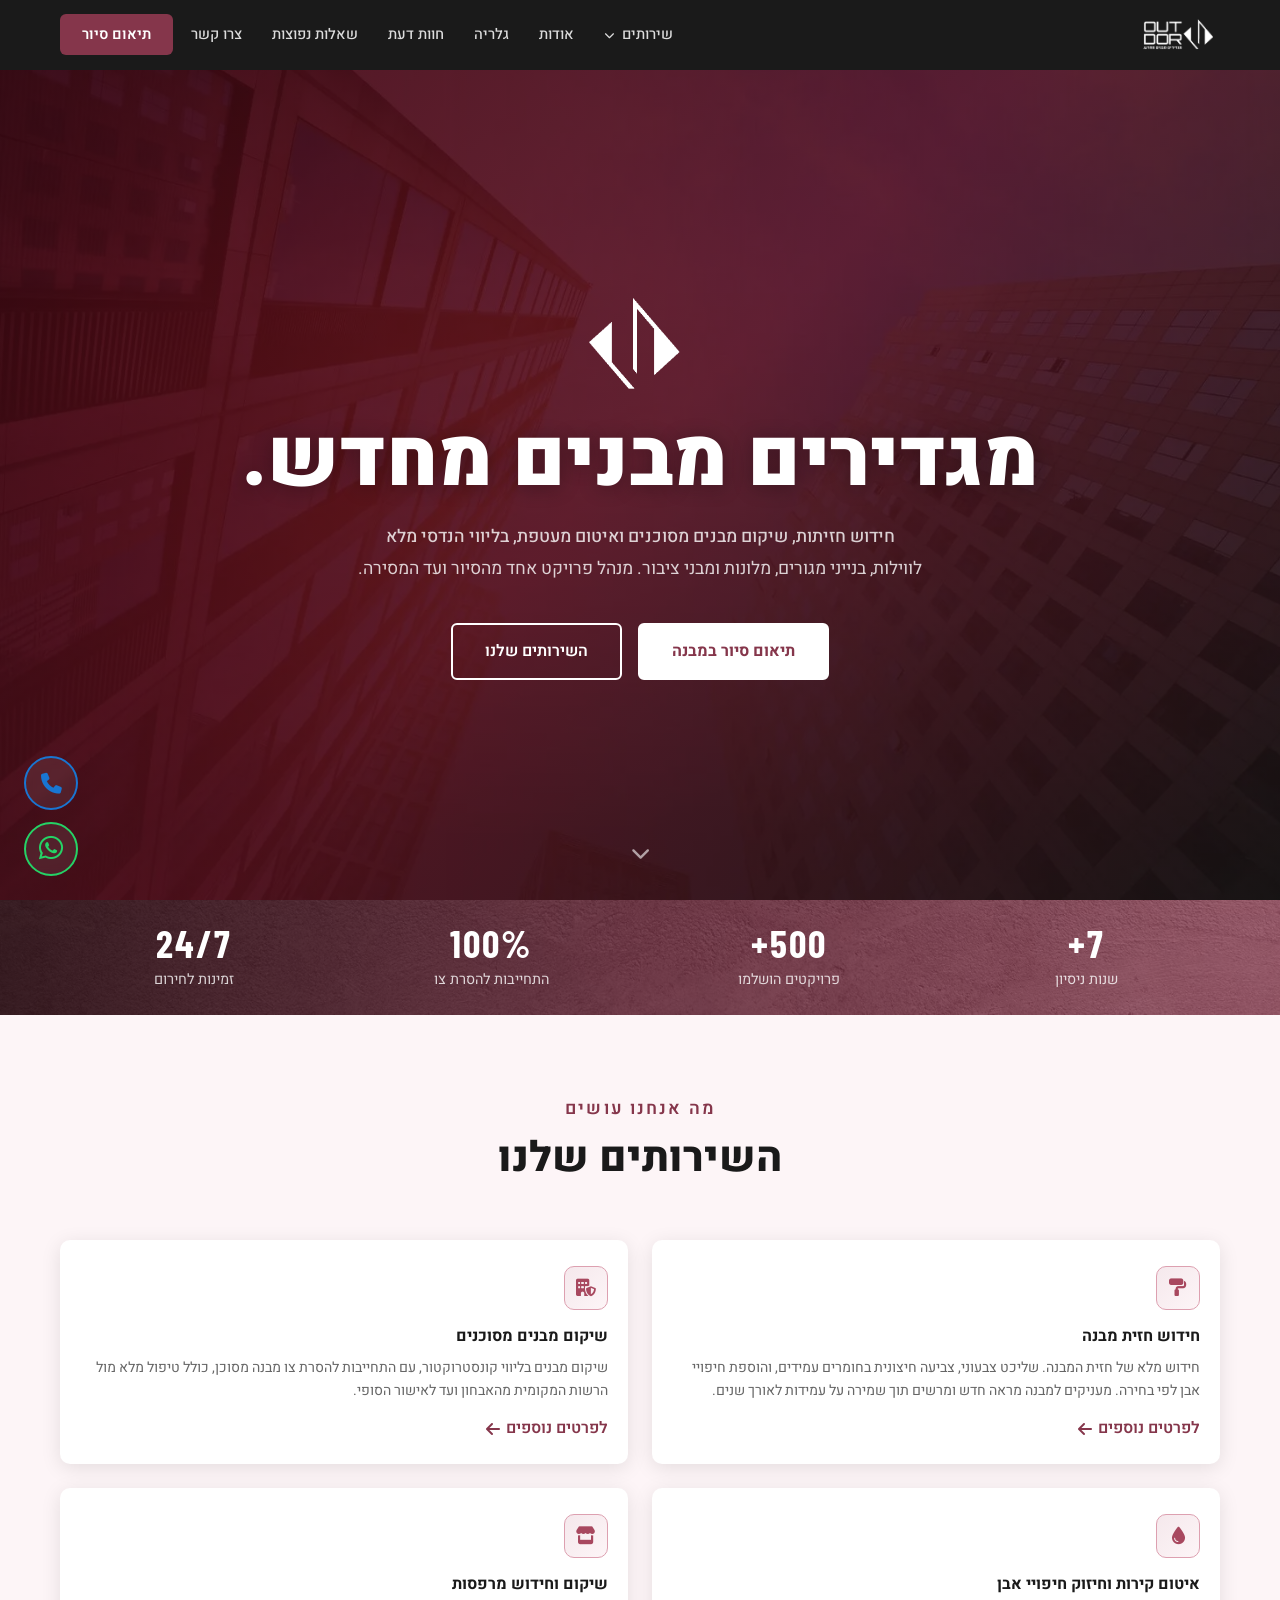
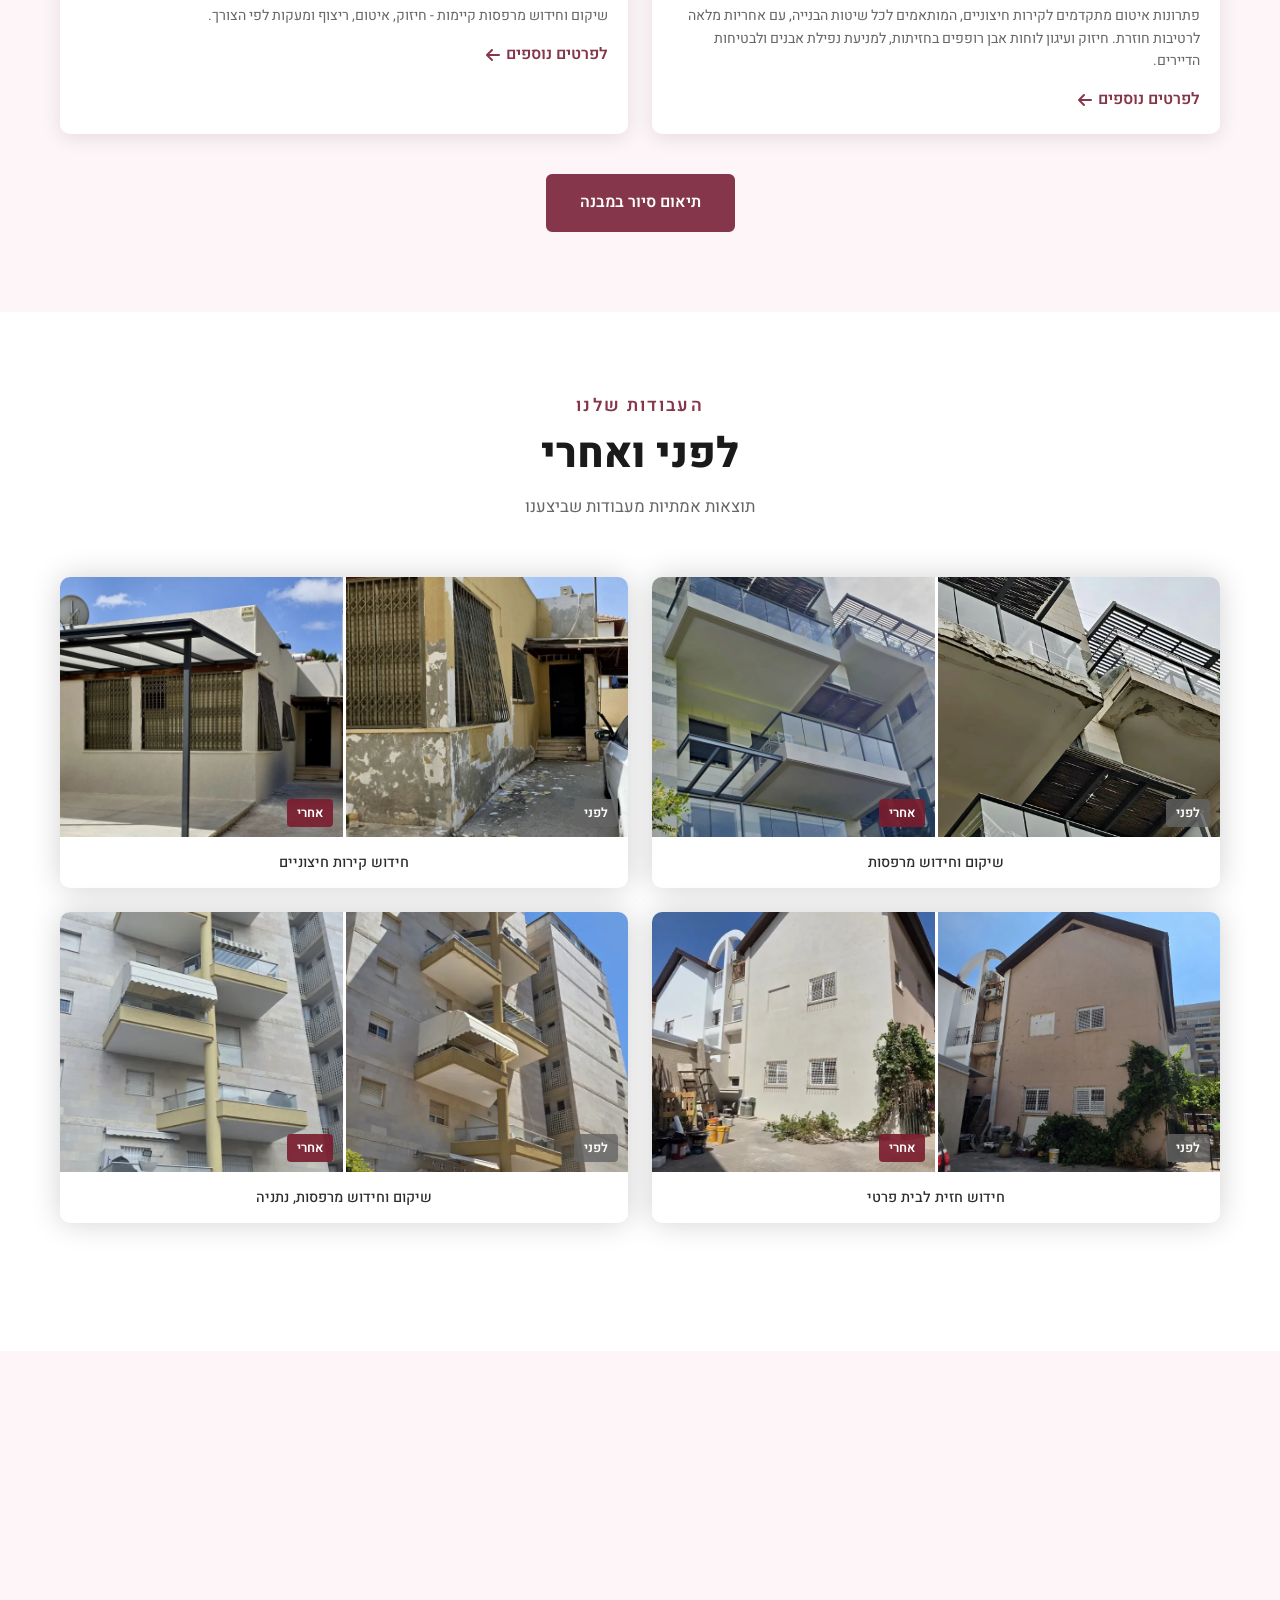
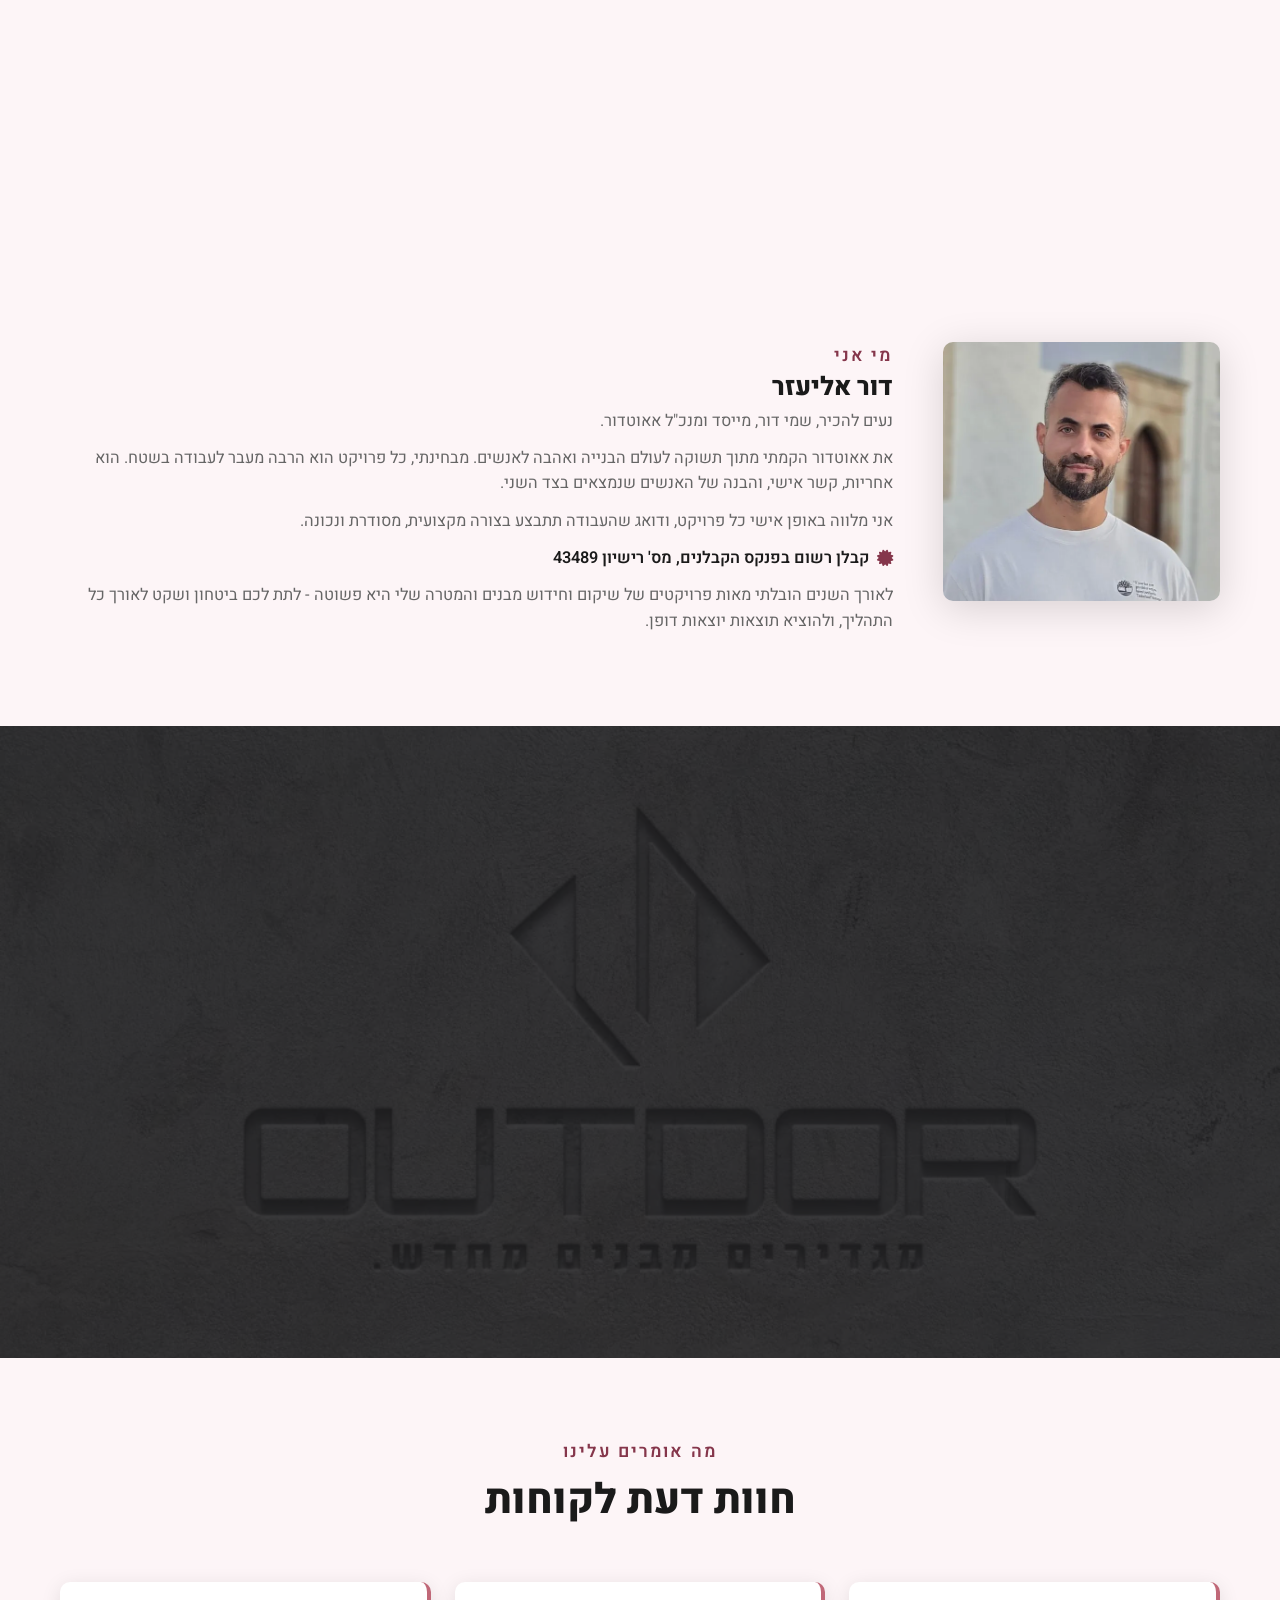
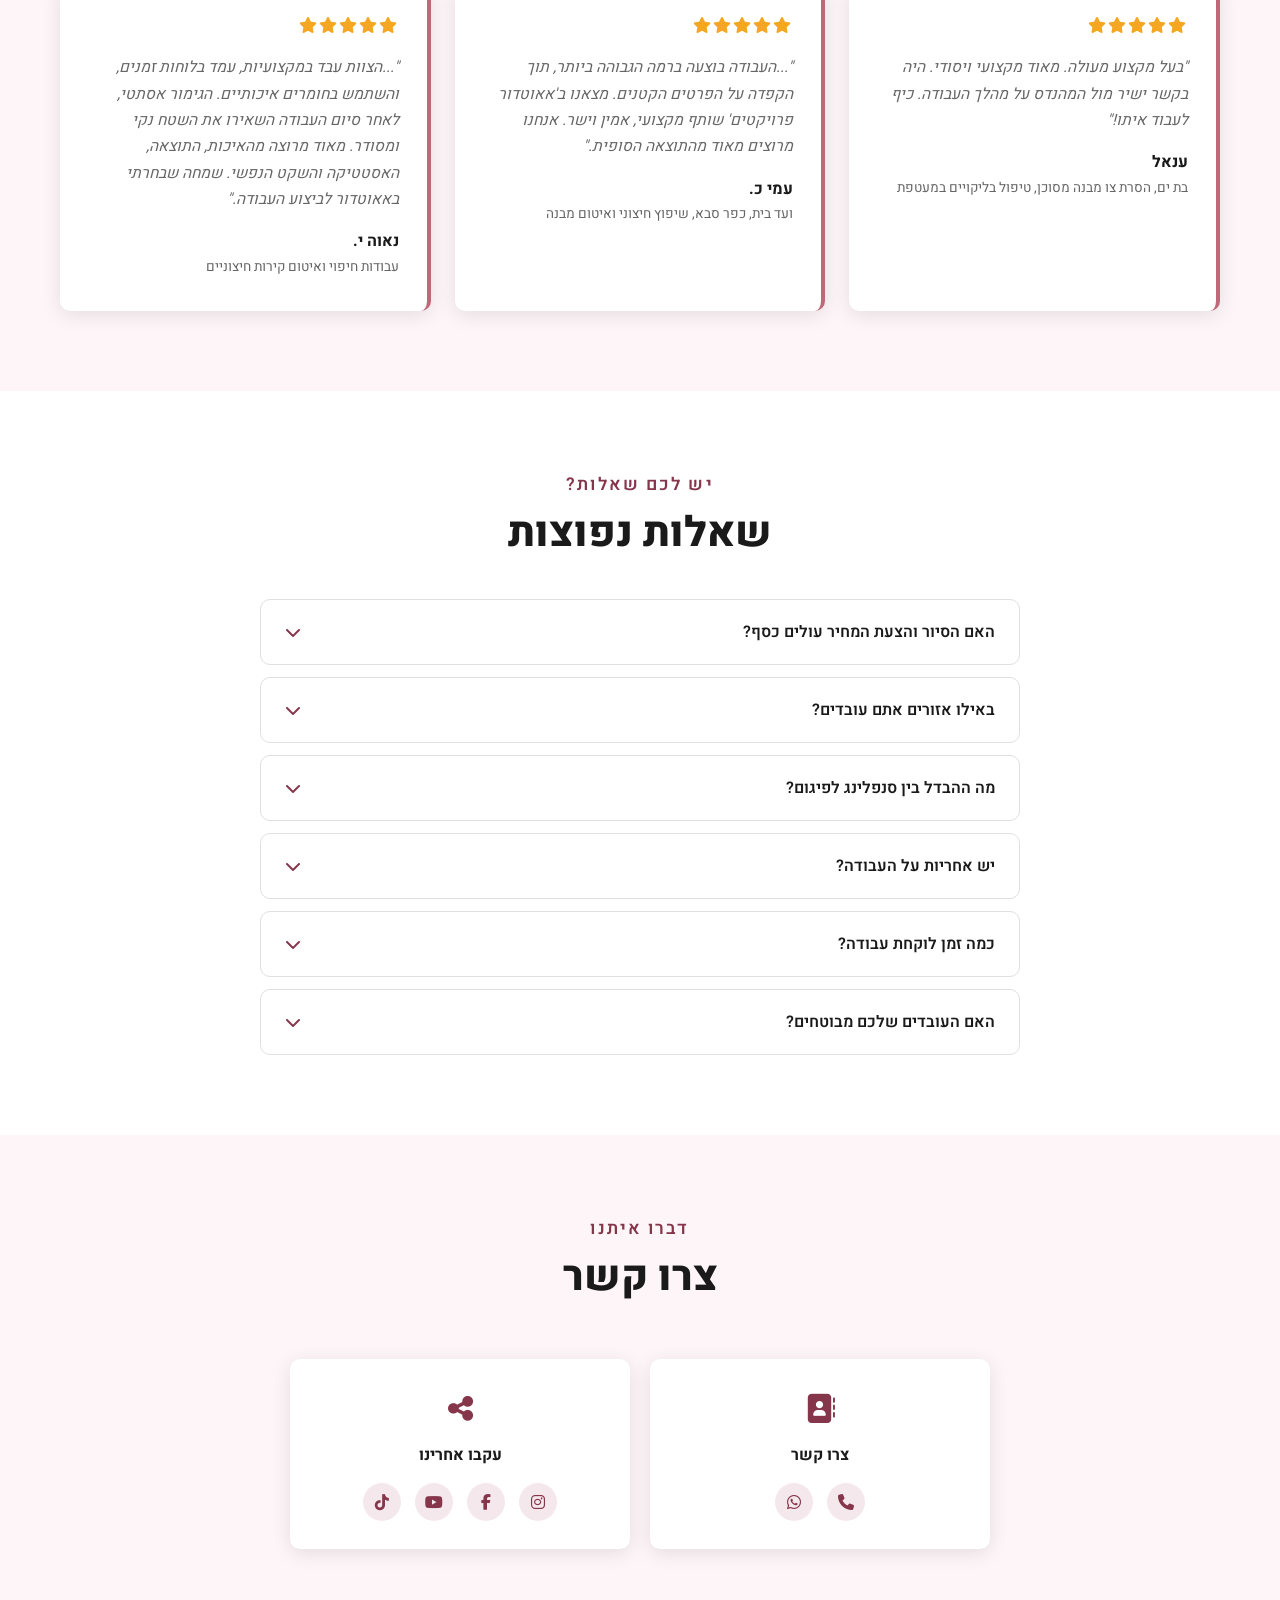
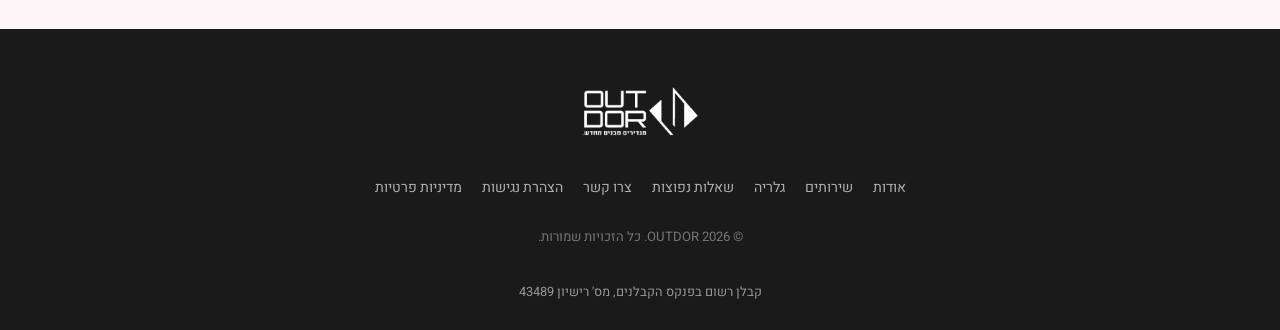
==== index.html @ b16a64b1 "Add Meta domain verification tag Co-Authored-By: Claude Opus 5.5 <noreply@anthropic.com>" ====
<!DOCTYPE html>
<html lang="he" dir="rtl">
<head>
  <meta charset="UTF-8" />
  <meta name="viewport" content="width=device-width, initial-scale=1.0" />

  <title>OUTDOR אאוטדור | שיפוץ חזיתות, מבנים מסוכנים ואיטום</title>
  <meta name="description" content="קבלן מעטפת לבניינים משותפים, בתים פרטיים, מלונות ומבנים ציבוריים: חידוש חזיתות, שיקום מבנים מסוכנים, איטום קירות ושיקום מרפסות. הצעת מחיר ללא עלות." />
  <meta name="keywords" content="אאוטדור, OUTDOR, עבודות גובה, עבודות חוץ, קבלן שיפוצים בגובה, קבלן שיפוצי חוץ, שיפוץ חזיתות בניינים, חידוש חזית בניין, שיפוץ בניין משותף, צביעת קירות, חיפוי חיצוני, איטום קירות חיצוניים, שיקום מבנים, חידוש חזית, סנפלינג, עבודות חבל" />
  <meta name="robots" content="index, follow" />
  <meta name="facebook-domain-verification" content="k2tr2ial4tesvd9nf82tiiswbkf7mv" />
  <link rel="canonical" href="https://out-dor.com/" />
  <link rel="icon" type="image/png" sizes="32x32" href="assets/logos/favicon-32.png" />
  <link rel="apple-touch-icon" href="assets/logos/favicon-180.png" />

  <!-- Open Graph -->
  <meta property="og:type" content="website" />
  <meta property="og:url" content="https://out-dor.com/" />
  <meta property="og:title" content="OUTDOR | מגדירים מבנים מחדש" />
  <meta property="og:description" content="קבלן מעטפת לבניינים משותפים, בתים פרטיים, מלונות ומבנים ציבוריים: חידוש חזיתות, שיקום מבנים מסוכנים, איטום קירות ושיקום מרפסות. הצעת מחיר ללא עלות." />
  <meta property="og:image" content="https://out-dor.com/assets/brand/hero-bg.jpg" />
  <meta property="og:locale" content="he_IL" />
  <meta name="twitter:card" content="summary_large_image" />

  <script type="application/ld+json">
  {
    "@context": "https://schema.org",
    "@type": "LocalBusiness",
    "name": "OUTDOR",
    "description": "מתמחים בטיפול במעטפת המבנה - חידוש חזיתות, שיקום מבנים מסוכנים בליווי קונסטרוקטור, איטום קירות חיצוניים, סנפלינג ובמות הרמה",
    "url": "https://out-dor.com",
    "logo": "https://out-dor.com/assets/logos/favicon-180.png",
    "image": "https://out-dor.com/assets/brand/hero-bg.jpg",
    "telephone": "+972528180047",
    "address": {
      "@type": "PostalAddress",
      "addressCountry": "IL"
    },
    "areaServed": [
      { "@type": "Place", "name": "מרכז" },
      { "@type": "Place", "name": "השרון" },
      { "@type": "Place", "name": "צפון השרון" }
    ],
    "openingHours": "Su-Th 08:00-18:00",
    "priceRange": "$$",
    "sameAs": [
      "https://www.facebook.com/share/19uMumUzWQ/",
      "https://www.instagram.com/outdor_projects/",
      "https://youtube.com/@outdor.projects",
      "https://www.tiktok.com/@outdor.projects"
    ]
  }
  </script>

  <script type="application/ld+json">
  {
  "@context": "https://schema.org",
  "@type": "FAQPage",
  "mainEntity": [
    {
      "@type": "Question",
      "name": "האם הסיור והצעת המחיר עולים כסף?",
      "acceptedAnswer": {
        "@type": "Answer",
        "text": "לא. אנחנו מגיעים לסיור במבנה ונותנים הצעת מחיר מפורטת ללא עלות וללא התחייבות. המחיר הסופי תלוי בסוג העבודה, בגודל המבנה, בגובה ובחומרים שנבחרים."
      }
    },
    {
      "@type": "Question",
      "name": "באילו אזורים אתם עובדים?",
      "acceptedAnswer": {
        "@type": "Answer",
        "text": "אנחנו עובדים באזור המרכז, השרון וצפון השרון. לא בטוחים אם אתם באזור? ספרו לנו איפה נמצא המבנה ונבדוק."
      }
    },
    {
      "@type": "Question",
      "name": "מה ההבדל בין סנפלינג לפיגום?",
      "acceptedAnswer": {
        "@type": "Answer",
        "text": "סנפלינג (עבודת חבל) מאפשר להגיע לכל נקודה בחזית בלי להקים פיגום, ומתאים במיוחד לתיקונים נקודתיים, לאיטום ולעבודות בגובה רב. פיגום מתאים יותר לעבודות נרחבות וממושכות על כל החזית, כמו חידוש שליכט או החלפת חיפוי. בכל פרויקט אנחנו בוחרים את שיטת הגישה שמתאימה לו: סנפלינג, במת הרמה או פיגום."
      }
    },
    {
      "@type": "Question",
      "name": "יש אחריות על העבודה?",
      "acceptedAnswer": {
        "@type": "Answer",
        "text": "כן. אנחנו נותנים אחריות על העבודות שאנחנו מבצעים, ועל עבודות איטום יש אחריות מלאה לרטיבות חוזרת. תקופת האחריות משתנה לפי סוג העבודה ומפורטת בהסכם."
      }
    },
    {
      "@type": "Question",
      "name": "כמה זמן לוקחת עבודה?",
      "acceptedAnswer": {
        "@type": "Answer",
        "text": "זה תלוי בהיקף העבודה, בגודל המבנה ובשיטת הגישה. בהצעת המחיר נפרט גם את לוח הזמנים הצפוי, כדי שתוכלו להיערך מראש."
      }
    },
    {
      "@type": "Question",
      "name": "האם העובדים שלכם מבוטחים?",
      "acceptedAnswer": {
        "@type": "Answer",
        "text": "בהחלט. אנחנו מחזיקים בביטוח צד ג' ובביטוח חבות מעבידים, כל הצוות מבוטח ועומד בכל דרישות הבטיחות לעבודה בגובה. לבקשת ועד הבית, חברת הניהול או המזמין, אנחנו מספקים אישור קיום ביטוחים. הבטיחות של הצוות ושל הדיירים היא עדיפות ראשונה."
      }
    }
  ]
}
  </script>

  <!-- Google Analytics GA4 -->
  <script async src="https://www.googletagmanager.com/gtag/js?id=G-J89SHJ9CXY"></script>
  <script>
    window.dataLayer = window.dataLayer || [];
    function gtag(){dataLayer.push(arguments);}
    gtag('js', new Date());
    gtag('config', 'G-J89SHJ9CXY');
  </script>


  <link rel="preconnect" href="https://fonts.googleapis.com" />
  <link rel="preconnect" href="https://fonts.gstatic.com" crossorigin />
  <link rel="preload" as="image" href="assets/brand/hero-bg.webp" fetchpriority="high" />
  <link href="https://fonts.googleapis.com/css2?family=Heebo:wght@300;400;500;600;700;800;900&family=Barlow+Condensed:wght@600;700&family=Oxanium:wght@700;800&display=swap" rel="stylesheet" media="print" onload="this.media='all'" />
  <link rel="stylesheet" href="https://cdnjs.cloudflare.com/ajax/libs/font-awesome/6.5.0/css/all.min.css" media="print" onload="this.media='all'" />
  <noscript>
    <link href="https://fonts.googleapis.com/css2?family=Heebo:wght@300;400;500;600;700;800;900&family=Barlow+Condensed:wght@600;700&family=Oxanium:wght@700;800&display=swap" rel="stylesheet" />
    <link rel="stylesheet" href="https://cdnjs.cloudflare.com/ajax/libs/font-awesome/6.5.0/css/all.min.css" />
  </noscript>

  <link rel="stylesheet" href="style.css" />
  <!-- Meta Pixel Code -->
  <script>
  !function(f,b,e,v,n,t,s)
  {if(f.fbq)return;n=f.fbq=function(){n.callMethod?
  n.callMethod.apply(n,arguments):n.queue.push(arguments)};
  if(!f._fbq)f._fbq=n;n.push=n;n.loaded=!0;n.version='2.0';
  n.queue=[];t=b.createElement(e);t.async=!0;
  t.src=v;s=b.getElementsByTagName(e)[0];
  s.parentNode.insertBefore(t,s)}(window, document,'script',
  'https://connect.facebook.net/en_US/fbevents.js');
  fbq('init', '2031715097490387');
  fbq('track', 'PageView');
  </script>
  <noscript><img height="1" width="1" style="display:none" alt=""
  src="https://www.facebook.com/tr?id=2031715097490387&ev=PageView&noscript=1"
  /></noscript>
  <!-- End Meta Pixel Code -->
</head>
<body>

  <nav class="navbar" id="navbar" role="navigation" aria-label="ניווט ראשי">
    <div class="container navbar__inner">
      <a href="#hero" class="navbar__logo" aria-label="OUTDOR - עמוד הבית">
        <img src="assets/logos/logo-white-wide-קטן-26-768x400.png" alt="OUTDOR לוגו" class="navbar__logo-img" />
      </a>

      <button class="navbar__hamburger" id="hamburger" aria-label="פתח תפריט" aria-expanded="false" aria-controls="nav-menu">
        <span></span><span></span><span></span>
      </button>

      <ul class="navbar__menu" id="nav-menu" role="list">
        <li class="navbar__dropdown">
          <a href="#services" class="navbar__link navbar__link--dropdown" aria-haspopup="true">שירותים <i class="fa-solid fa-chevron-down" aria-hidden="true"></i></a>
          <ul class="navbar__submenu" role="list">
            <li><a href="facade-renovation.html" class="navbar__sublink">חידוש חזית מבנה</a></li>
            <li><a href="dangerous-building.html" class="navbar__sublink">שיקום מבנים מסוכנים</a></li>
            <li><a href="wall-waterproofing.html" class="navbar__sublink">איטום קירות וחיזוק חיפויי אבן</a></li>
            <li><a href="balcony-renovation.html" class="navbar__sublink">שיקום וחידוש מרפסות</a></li>
          </ul>
        </li>
        <li><a href="#about" class="navbar__link">אודות</a></li>
        <li><a href="#gallery" class="navbar__link">גלריה</a></li>
        <li><a href="#testimonials" class="navbar__link">חוות דעת</a></li>
        <li><a href="#faq" class="navbar__link">שאלות נפוצות</a></li>
        <li><a href="#contact" class="navbar__link">צרו קשר</a></li>
        <li><a href="#quote" class="navbar__cta-btn">תיאום סיור</a></li>
      </ul>
    </div>
  </nav>

  <main id="main-content">

  <section class="hero" id="hero" aria-label="כותרת ראשית">
    <div class="hero__overlay"></div>
<div class="container hero__content">
      <img src="assets/logos/logo-white-image-only.png" alt="OUTDOR לוגו" class="hero__eyebrow-logo" />
      <p class="hero__title">מגדירים מבנים מחדש.</p>
      <h1 class="hero__keywords">חידוש חזיתות, שיקום מבנים מסוכנים ואיטום מעטפת, בליווי הנדסי מלא</h1>
      <p class="hero__audience">לווילות, בנייני מגורים, מלונות ומבני ציבור. מנהל פרויקט אחד מהסיור ועד המסירה.</p>
      <div class="hero__actions">
        <a href="#quote" class="btn btn--hero">תיאום סיור במבנה</a>
        <a href="#services" class="btn btn--outline">השירותים שלנו</a>
      </div>
    </div>
    <div class="hero__scroll-indicator" aria-hidden="true">
      <i class="fa-solid fa-chevron-down"></i>
    </div>
  </section>

  <section class="stats" aria-label="נתוני חברה">
    <div class="container stats__grid">
      <div class="stats__item">
        <span class="stats__number">7+</span>
        <span class="stats__label">שנות ניסיון</span>
      </div>
      <div class="stats__item">
        <span class="stats__number">500+</span>
        <span class="stats__label">פרויקטים הושלמו</span>
      </div>
      <div class="stats__item">
        <span class="stats__number">100%</span>
        <span class="stats__label">התחייבות להסרת צו</span>
      </div>
      <div class="stats__item">
        <span class="stats__number">24/7</span>
        <span class="stats__label">זמינות לחירום</span>
      </div>
    </div>
  </section>

  <!-- ===== SERVICES ===== -->
  <section class="services section section--light" id="services" aria-labelledby="services-title">
    <div class="container">
      <div class="section-header">
        <span class="section-eyebrow">מה אנחנו עושים</span>
        <h2 class="section-title" id="services-title">השירותים שלנו</h2>

      </div>
      <div class="services__grid services__grid--four">


        <article class="service-card" aria-label="חידוש חזית מבנה">
          <div class="service-card__icon" aria-hidden="true">
            <i class="fa-solid fa-paint-roller"></i>
          </div>
          <h3 class="service-card__title">חידוש חזית מבנה</h3>
          <p class="service-card__desc">חידוש מלא של חזית המבנה. שליכט צבעוני, צביעה חיצונית בחומרים עמידים, והוספת חיפויי אבן לפי בחירה. מעניקים למבנה מראה חדש ומרשים תוך שמירה על עמידות לאורך שנים.</p>
          <a href="facade-renovation.html" class="service-card__link">לפרטים נוספים <i class="fa-solid fa-arrow-left" aria-hidden="true"></i></a>
        </article>



        <article class="service-card" aria-label="שיקום מבנים מסוכנים">
          <div class="service-card__icon" aria-hidden="true">
            <i class="fa-solid fa-building-shield"></i>
          </div>
          <h3 class="service-card__title">שיקום מבנים מסוכנים</h3>
          <p class="service-card__desc">שיקום מבנים בליווי קונסטרוקטור, עם התחייבות להסרת צו מבנה מסוכן, כולל טיפול מלא מול הרשות המקומית מהאבחון ועד לאישור הסופי.</p>
          <a href="dangerous-building.html" class="service-card__link">לפרטים נוספים <i class="fa-solid fa-arrow-left" aria-hidden="true"></i></a>
        </article>



        <article class="service-card" aria-label="איטום קירות וחיזוק חיפויי אבן">
          <div class="service-card__icon" aria-hidden="true">
            <i class="fa-solid fa-droplet"></i>
          </div>
          <h3 class="service-card__title">איטום קירות וחיזוק חיפויי אבן</h3>
          <p class="service-card__desc">פתרונות איטום מתקדמים לקירות חיצוניים, המותאמים לכל שיטות הבנייה, עם אחריות מלאה לרטיבות חוזרת. חיזוק ועיגון לוחות אבן רופפים בחזיתות, למניעת נפילת אבנים ולבטיחות הדיירים.</p>
          <a href="wall-waterproofing.html" class="service-card__link">לפרטים נוספים <i class="fa-solid fa-arrow-left" aria-hidden="true"></i></a>
        </article>



        <article class="service-card" aria-label="שיקום וחידוש מרפסות">
          <div class="service-card__icon" aria-hidden="true">
            <i class="fa-solid fa-store"></i>
          </div>
          <h3 class="service-card__title">שיקום וחידוש מרפסות</h3>
          <p class="service-card__desc">שיקום וחידוש מרפסות קיימות - חיזוק, איטום, ריצוף ומעקות לפי הצורך.</p>
          <a href="balcony-renovation.html" class="service-card__link">לפרטים נוספים <i class="fa-solid fa-arrow-left" aria-hidden="true"></i></a>
        </article>

      </div>
      <div class="services__cta">
        <a href="#quote" class="btn btn--primary">תיאום סיור במבנה</a>
      </div>
    </div>
  </section>

  <!-- ===== ABOUT ===== -->
  <!-- ===== GALLERY ===== -->
  <section class="gallery section" id="gallery" aria-labelledby="gallery-title">
    <div class="container">
      <div class="section-header">
        <span class="section-eyebrow">העבודות שלנו</span>
        <h2 class="section-title" id="gallery-title">לפני ואחרי</h2>
        <p class="section-subtitle">תוצאות אמתיות מעבודות שביצענו</p>
      </div>
      <div class="gallery__before-after">
        <div class="ba-item">
          <div class="ba-split">
            <div class="ba-half ba-half--before">
              <img src="assets/gallery/balcony-before.webp" alt="מרפסת לפני שיקום" loading="lazy" />
              <span class="ba-label">לפני</span>
            </div>
            <div class="ba-half ba-half--after">
              <img src="assets/gallery/balcony-after.webp" alt="מרפסת אחרי שיקום" loading="lazy" />
              <span class="ba-label">אחרי</span>
            </div>
          </div>
          <p class="ba-caption">שיקום וחידוש מרפסות</p>
        </div>
        <div class="ba-item">
          <div class="ba-split">
            <div class="ba-half ba-half--before">
              <img src="assets/gallery/outdoor-wall-before.webp" alt="קיר חיצוני לפני חידוש" loading="lazy" />
              <span class="ba-label">לפני</span>
            </div>
            <div class="ba-half ba-half--after">
              <img src="assets/gallery/outdoor-wall-after.webp" alt="קיר חיצוני אחרי חידוש" loading="lazy" />
              <span class="ba-label">אחרי</span>
            </div>
          </div>
          <p class="ba-caption">חידוש קירות חיצוניים</p>
        </div>
        <div class="ba-item">
          <div class="ba-split">
            <div class="ba-half ba-half--before">
              <img src="assets/gallery/house-facade-before.webp" alt="חזית בית פרטי לפני חידוש" loading="lazy" />
              <span class="ba-label">לפני</span>
            </div>
            <div class="ba-half ba-half--after">
              <img src="assets/gallery/house-facade-after-v2.webp" alt="חזית בית פרטי אחרי חידוש" loading="lazy" />
              <span class="ba-label">אחרי</span>
            </div>
          </div>
          <p class="ba-caption">חידוש חזית לבית פרטי</p>
        </div>
        <div class="ba-item">
          <div class="ba-split">
            <div class="ba-half ba-half--before">
              <img src="assets/gallery/yosef-balcony-before-v2.webp" alt="מרפסות בבניין בנתניה לפני שיקום" loading="lazy" />
              <span class="ba-label">לפני</span>
            </div>
            <div class="ba-half ba-half--after">
              <img src="assets/gallery/yosef-balcony-after-v2.webp" alt="מרפסות בבניין בנתניה אחרי שיקום" loading="lazy" />
              <span class="ba-label">אחרי</span>
            </div>
          </div>
          <p class="ba-caption">שיקום וחידוש מרפסות, נתניה</p>
        </div>
      </div>
    </div>

    <div class="lightbox" id="lightbox" role="dialog" aria-modal="true" aria-label="תצוגת תמונה" hidden>
      <button class="lightbox__close" id="lightbox-close" aria-label="סגור תמונה"><i class="fa-solid fa-xmark"></i></button>
      <button class="lightbox__nav lightbox__nav--prev" id="lightbox-prev" aria-label="תמונה קודמת"><i class="fa-solid fa-chevron-right"></i></button>
      <img class="lightbox__img" id="lightbox-img" src="" alt="" />
      <button class="lightbox__nav lightbox__nav--next" id="lightbox-next" aria-label="תמונה הבאה"><i class="fa-solid fa-chevron-left"></i></button>
    </div>
  </section>

  <section class="about section section--light" id="about" aria-labelledby="about-title">
    <div class="container about__inner">
      <div class="about__text">
        <span class="section-eyebrow">מי אנחנו</span>
        <h2 class="section-title" id="about-title"><span class="about__outdor">OUTDOR</span><br><span class="about__subtitle">מגדירים מבנים מחדש</span></h2>
        <p class="about__desc">אנחנו באאוטדור מאמינים קודם כל בקשר האנושי.</p>
        <p class="about__desc">כשאתם פונים אלינו לגבי בניין שצריך שיקום, חידוש או שדרוג, המטרה שלנו היא ללכת איתכם יד ביד ולתת לכם ראש שקט.</p>
        <p class="about__desc">אנחנו מבינים מכם את הצורך, מסבירים את האפשרויות בצורה ברורה, ועוזרים לכם לקבל החלטות נכונות כבר מהשלב הראשון.</p>
        <p class="about__desc">לאורך כל הדרך תקבלו מאיתנו ליווי צמוד ושקוף, החל מהייעוץ הראשוני, דרך תכנון וביצוע מקצועי ואיכותי בשטח, ועד לרמת גימור בסטנדרט כמו שאנחנו יודעים.</p>
        <p class="about__desc">אנחנו מאמינים בתקשורת קרובה, יסודיות ותשומת לב לפרטים, כדי שתדעו שיש מי שדואג לפרויקט עבורכם, מתחילתו ועד סופו.</p>
      </div>
      <div class="about__image">
        <img src="assets/brand/about-image-2.webp" alt="OUTDOR - מגדירים מבנים מחדש" loading="lazy" />
      </div>
    </div>

    <div class="container about__founder-inner">
      <div class="about__founder-img">
        <img src="assets/brand/dor.webp" alt="דור אליעזר, מייסד OUTDOR" loading="lazy" />
      </div>
      <div class="about__founder-text">
        <span class="section-eyebrow">מי אני</span>
        <h2 class="section-title section-title--sm">דור אליעזר</h2>
        <p class="about__desc">נעים להכיר, שמי דור, מייסד ומנכ"ל אאוטדור.</p>
        <p class="about__desc">את אאוטדור הקמתי מתוך תשוקה לעולם הבנייה ואהבה לאנשים. מבחינתי, כל פרויקט הוא הרבה מעבר לעבודה בשטח. הוא אחריות, קשר אישי, והבנה של האנשים שנמצאים בצד השני.</p>
        <p class="about__desc">אני מלווה באופן אישי כל פרויקט, ודואג שהעבודה תתבצע בצורה מקצועית, מסודרת ונכונה.</p>
        <p class="about__desc about__license"><i class="fa-solid fa-certificate" aria-hidden="true"></i> קבלן רשום בפנקס הקבלנים, מס' רישיון 43489</p>
        <p class="about__desc">לאורך השנים הובלתי מאות פרויקטים של שיקום וחידוש מבנים והמטרה שלי היא פשוטה - לתת לכם ביטחון ושקט לאורך כל התהליך, ולהוציא תוצאות יוצאות דופן.</p>
      </div>
    </div>
  </section>

  <!-- ===== QUOTE FORM ===== -->
  <section class="quote section section--dark" id="quote" aria-labelledby="quote-title">
    <div class="container quote__inner">
      <div class="quote__text">
        <span class="section-eyebrow section-eyebrow--light">בואו נדבר</span>
        <h2 class="section-title section-title--light" id="quote-title">תיאום סיור והצעת מחיר</h2>
        <p class="quote__desc">מלאו את הטופס ונחזור אליכם תוך 24 שעות עם הצעה מותאמת אישית, ללא התחייבות.</p>
        <ul class="quote__perks">
          <li><i class="fa-solid fa-circle-check" aria-hidden="true"></i> סיור ואבחון במבנה</li>
          <li><i class="fa-solid fa-circle-check" aria-hidden="true"></i> הצעה מפורטת לפי סעיפים</li>
          <li><i class="fa-solid fa-circle-check" aria-hidden="true"></i> אחריות בכתב</li>
        </ul>
      </div>
      <form class="quote__form" id="quote-form" name="quote" method="POST" netlify novalidate aria-label="טופס הצעת מחיר">
        <input type="hidden" name="form-name" value="quote" />
        <div class="form-group">
          <label for="form-name">שם מלא <span aria-hidden="true">*</span></label>
          <input type="text" id="form-name" name="name" placeholder="ישראל ישראלי" required autocomplete="name" />
          <span class="form-error" id="error-name" role="alert"></span>
        </div>
        <div class="form-group">
          <label for="form-phone">טלפון <span aria-hidden="true">*</span></label>
          <input type="tel" id="form-phone" name="phone" placeholder="05X-XXXXXXX" required autocomplete="tel" dir="ltr" />
          <span class="form-error" id="error-phone" role="alert"></span>
        </div>
        <div class="form-group">
          <label for="form-service">סוג עבודה <span aria-hidden="true">*</span></label>
          <select id="form-service" name="service" required>
            <option value="" disabled selected>בחר שירות...</option>
            <option value="חידוש חזית מבנה">חידוש חזית מבנה</option>
            <option value="שיקום מבנים מסוכנים">שיקום מבנים מסוכנים</option>
            <option value="איטום קירות חיצוניים">איטום קירות חיצוניים</option>
            <option value="חיזוק חיפויי אבן">חיזוק חיפויי אבן</option>
            <option value="שיקום וחידוש מרפסות">שיקום וחידוש מרפסות</option>
            <option value="אחר">אחר</option>
          </select>
          <span class="form-error" id="error-service" role="alert"></span>
        </div>
        <div class="form-group">
          <label for="form-property">סוג הנכס</label>
          <select id="form-property" name="property_type">
            <option value="" selected>בחר סוג נכס...</option>
            <option value="בניין משותף">בניין משותף</option>
            <option value="וילה / בית פרטי">וילה / בית פרטי</option>
            <option value="מבנה מסחרי / ציבורי">מבנה מסחרי / ציבורי</option>
            <option value="אחר">אחר</option>
          </select>
        </div>
        <div class="form-group">
          <label for="form-city">יישוב</label>
          <input type="text" id="form-city" name="city" placeholder="הרצליה, נתניה..." autocomplete="address-level2" />
        </div>
<button type="submit" class="btn btn--primary btn--full">שליחה ותיאום סיור</button>
        <p class="form-privacy">בשליחת הטופס אני מאשר/ת את <a href="privacy.html">מדיניות הפרטיות</a>.</p>
        <p class="form-success" id="form-success" hidden>תודה! קיבלנו את פנייתך ונחזור אליך בהקדם.</p>
      </form>
    </div>
  </section>

  <!-- ===== TESTIMONIALS ===== -->
  <section class="testimonials section section--light" id="testimonials" aria-labelledby="testimonials-title">
    <div class="container">
      <div class="section-header">
        <span class="section-eyebrow">מה אומרים עלינו</span>
        <h2 class="section-title" id="testimonials-title">חוות דעת לקוחות</h2>
      </div>
      <div class="testimonials__grid">
        <article class="testimonial-card" aria-label="חוות דעת - ענאל">
          <div class="testimonial-card__stars" aria-label="דירוג 5 כוכבים"><i class="fa-solid fa-star" aria-hidden="true"></i><i class="fa-solid fa-star" aria-hidden="true"></i><i class="fa-solid fa-star" aria-hidden="true"></i><i class="fa-solid fa-star" aria-hidden="true"></i><i class="fa-solid fa-star" aria-hidden="true"></i></div>
          <blockquote class="testimonial-card__text">
            "בעל מקצוע מעולה. מאוד מקצועי ויסודי. היה בקשר ישיר מול המהנדס על מהלך העבודה. כיף לעבוד איתו!"
          </blockquote>
          <footer class="testimonial-card__author">
            <strong>ענאל</strong>
            <span>בת ים, הסרת צו מבנה מסוכן, טיפול בליקויים במעטפת</span>
          </footer>
        </article>
        <article class="testimonial-card" aria-label="חוות דעת - עמי כ.">
          <div class="testimonial-card__stars" aria-label="דירוג 5 כוכבים"><i class="fa-solid fa-star" aria-hidden="true"></i><i class="fa-solid fa-star" aria-hidden="true"></i><i class="fa-solid fa-star" aria-hidden="true"></i><i class="fa-solid fa-star" aria-hidden="true"></i><i class="fa-solid fa-star" aria-hidden="true"></i></div>
          <blockquote class="testimonial-card__text">
            "...העבודה בוצעה ברמה הגבוהה ביותר, תוך הקפדה על הפרטים הקטנים. מצאנו ב'אאוטדור פרויקטים' שותף מקצועי, אמין וישר. אנחנו מרוצים מאוד מהתוצאה הסופית."
          </blockquote>
          <footer class="testimonial-card__author">
            <strong>עמי כ.</strong>
            <span>ועד בית, כפר סבא, שיפוץ חיצוני ואיטום מבנה</span>
          </footer>
        </article>
        <article class="testimonial-card" aria-label="חוות דעת - נאוה י.">
          <div class="testimonial-card__stars" aria-label="דירוג 5 כוכבים"><i class="fa-solid fa-star" aria-hidden="true"></i><i class="fa-solid fa-star" aria-hidden="true"></i><i class="fa-solid fa-star" aria-hidden="true"></i><i class="fa-solid fa-star" aria-hidden="true"></i><i class="fa-solid fa-star" aria-hidden="true"></i></div>
          <blockquote class="testimonial-card__text">
            "...הצוות עבד במקצועיות, עמד בלוחות זמנים, והשתמש בחומרים איכותיים. הגימור אסתטי, לאחר סיום העבודה השאירו את השטח נקי ומסודר. מאוד מרוצה מהאיכות, התוצאה, האסטטיקה והשקט הנפשי. שמחה שבחרתי באאוטדור לביצוע העבודה."
          </blockquote>
          <footer class="testimonial-card__author">
            <strong>נאוה י.</strong>
            <span>עבודות חיפוי ואיטום קירות חיצוניים</span>
          </footer>
        </article>
      </div>
    </div>
  </section>

  <!-- ===== FAQ ===== -->
  <section class="faq section" id="faq" aria-labelledby="faq-title">
    <div class="container faq__inner">
      <div class="section-header">
        <span class="section-eyebrow">יש לכם שאלות?</span>
        <h2 class="section-title" id="faq-title">שאלות נפוצות</h2>
      </div>
      <div class="faq__list" role="list">

        <div class="faq__item" role="listitem">
          <button class="faq__question" aria-expanded="false" aria-controls="faq-1">
            <span>האם הסיור והצעת המחיר עולים כסף?</span>
            <i class="fa-solid fa-chevron-down" aria-hidden="true"></i>
          </button>
          <div class="faq__answer" id="faq-1" hidden>
            <p>לא. אנחנו מגיעים לסיור במבנה ונותנים הצעת מחיר מפורטת ללא עלות וללא התחייבות. המחיר הסופי תלוי בסוג העבודה, בגודל המבנה, בגובה ובחומרים שנבחרים.</p>
          </div>
        </div>

        <div class="faq__item" role="listitem">
          <button class="faq__question" aria-expanded="false" aria-controls="faq-2">
            <span>באילו אזורים אתם עובדים?</span>
            <i class="fa-solid fa-chevron-down" aria-hidden="true"></i>
          </button>
          <div class="faq__answer" id="faq-2" hidden>
            <p>אנחנו עובדים באזור המרכז, השרון וצפון השרון. לא בטוחים אם אתם באזור? ספרו לנו איפה נמצא המבנה ונבדוק.</p>
          </div>
        </div>

        <div class="faq__item" role="listitem">
          <button class="faq__question" aria-expanded="false" aria-controls="faq-3">
            <span>מה ההבדל בין סנפלינג לפיגום?</span>
            <i class="fa-solid fa-chevron-down" aria-hidden="true"></i>
          </button>
          <div class="faq__answer" id="faq-3" hidden>
            <p>סנפלינג (עבודת חבל) מאפשר להגיע לכל נקודה בחזית בלי להקים פיגום, ומתאים במיוחד לתיקונים נקודתיים, לאיטום ולעבודות בגובה רב. פיגום מתאים יותר לעבודות נרחבות וממושכות על כל החזית, כמו חידוש שליכט או החלפת חיפוי. בכל פרויקט אנחנו בוחרים את שיטת הגישה שמתאימה לו: סנפלינג, במת הרמה או פיגום.</p>
          </div>
        </div>

        <div class="faq__item" role="listitem">
          <button class="faq__question" aria-expanded="false" aria-controls="faq-4">
            <span>יש אחריות על העבודה?</span>
            <i class="fa-solid fa-chevron-down" aria-hidden="true"></i>
          </button>
          <div class="faq__answer" id="faq-4" hidden>
            <p>כן. אנחנו נותנים אחריות על העבודות שאנחנו מבצעים, ועל עבודות איטום יש אחריות מלאה לרטיבות חוזרת. תקופת האחריות משתנה לפי סוג העבודה ומפורטת בהסכם.</p>
          </div>
        </div>

        <div class="faq__item" role="listitem">
          <button class="faq__question" aria-expanded="false" aria-controls="faq-5">
            <span>כמה זמן לוקחת עבודה?</span>
            <i class="fa-solid fa-chevron-down" aria-hidden="true"></i>
          </button>
          <div class="faq__answer" id="faq-5" hidden>
            <p>זה תלוי בהיקף העבודה, בגודל המבנה ובשיטת הגישה. בהצעת המחיר נפרט גם את לוח הזמנים הצפוי, כדי שתוכלו להיערך מראש.</p>
          </div>
        </div>

        <div class="faq__item" role="listitem">
          <button class="faq__question" aria-expanded="false" aria-controls="faq-6">
            <span>האם העובדים שלכם מבוטחים?</span>
            <i class="fa-solid fa-chevron-down" aria-hidden="true"></i>
          </button>
          <div class="faq__answer" id="faq-6" hidden>
            <p>בהחלט. אנחנו מחזיקים בביטוח צד ג' ובביטוח חבות מעבידים, כל הצוות מבוטח ועומד בכל דרישות הבטיחות לעבודה בגובה. לבקשת ועד הבית, חברת הניהול או המזמין, אנחנו מספקים אישור קיום ביטוחים. הבטיחות של הצוות ושל הדיירים היא עדיפות ראשונה.</p>
          </div>
        </div>

      </div>
    </div>
  </section>

  <!-- ===== CONTACT ===== -->
  <section class="contact section section--light" id="contact" aria-labelledby="contact-title">
    <div class="container contact__inner">
      <div class="section-header">
        <span class="section-eyebrow">דברו איתנו</span>
        <h2 class="section-title" id="contact-title">צרו קשר</h2>
      </div>
      <div class="contact__grid contact__grid--two">
        <div class="contact-card">
          <div class="contact-card__icon" aria-hidden="true"><i class="fa-solid fa-address-book"></i></div>
          <h3>צרו קשר</h3>
          <div class="contact-card__social">
            <a href="tel:0528180047" aria-label="התקשרו אלינו"><i class="fa-solid fa-phone" aria-hidden="true"></i></a>
            <a href="https://wa.me/972528180047?text=%D7%A9%D7%9C%D7%95%D7%9D%2C+%D7%90%D7%A0%D7%99+%D7%9E%D7%A2%D7%95%D7%A0%D7%99%D7%99%D7%9F+%D7%91%D7%94%D7%A6%D7%A2%D7%AA+%D7%9E%D7%97%D7%99%D7%A8" aria-label="שלחו הודעת ווטסאפ" rel="noopener noreferrer" target="_blank"><i class="fa-brands fa-whatsapp" aria-hidden="true"></i></a>
          </div>
        </div>
        <div class="contact-card">
          <div class="contact-card__icon" aria-hidden="true"><i class="fa-solid fa-share-nodes"></i></div>
          <h3>עקבו אחרינו</h3>
          <div class="contact-card__social">
            <a href="https://www.instagram.com/outdor_projects/" aria-label="אינסטגרם OUTDOR" rel="noopener noreferrer" target="_blank"><i class="fa-brands fa-instagram" aria-hidden="true"></i></a>
            <a href="https://www.facebook.com/share/19uMumUzWQ/" aria-label="פייסבוק OUTDOR" rel="noopener noreferrer" target="_blank"><i class="fa-brands fa-facebook-f" aria-hidden="true"></i></a>
            <a href="https://youtube.com/@outdor.projects" aria-label="יוטיוב OUTDOR" rel="noopener noreferrer" target="_blank"><i class="fa-brands fa-youtube" aria-hidden="true"></i></a>
            <a href="https://www.tiktok.com/@outdor.projects" aria-label="טיקטוק OUTDOR" rel="noopener noreferrer" target="_blank"><i class="fa-brands fa-tiktok" aria-hidden="true"></i></a>
          </div>
        </div>
      </div>
    </div>
  </section>

  </main>

  <footer class="footer" role="contentinfo">
    <div class="container footer__inner">
      <div class="footer__brand">
        <img src="assets/logos/logo-white-wide-קטן-26-768x400.png" alt="OUTDOR לוגו" class="footer__logo" />
      </div>
      <nav class="footer__nav" aria-label="ניווט תחתון">
        <a href="#about">אודות</a>
        <a href="#services">שירותים</a>
        <a href="#gallery">גלריה</a>
        <a href="#faq">שאלות נפוצות</a>
        <a href="#contact">צרו קשר</a>
        <a href="accessibility.html">הצהרת נגישות</a>
        <a href="privacy.html">מדיניות פרטיות</a>
      </nav>
      <p class="footer__copy">
        &copy; <span id="footer-year"></span> OUTDOR. כל הזכויות שמורות.
      </p>
      <p class="footer__license">קבלן רשום בפנקס הקבלנים, מס' רישיון 43489</p>
    </div>
  </footer>

  <!-- ===== WhatsApp כפתור צף ===== -->
  <a href="tel:0528180047" class="phone-btn" aria-label="התקשר ל-OUTDOR">
    <i class="fa-solid fa-phone" aria-hidden="true"></i>
  </a>
  <a
    href="https://wa.me/972528180047?text=%D7%A9%D7%9C%D7%95%D7%9D%2C+%D7%90%D7%A0%D7%99+%D7%9E%D7%A2%D7%95%D7%A0%D7%99%D7%99%D7%9F+%D7%91%D7%94%D7%A6%D7%A2%D7%AA+%D7%9E%D7%97%D7%99%D7%A8"
    class="whatsapp-btn"
    target="_blank"
    rel="noopener noreferrer"
    aria-label="שלח הודעת ווטסאפ ל-OUTDOR"
  >
    <i class="fa-brands fa-whatsapp" aria-hidden="true"></i>
  </a>

  <script src="script.js"></script>
</body>
</html>
---- style.css ----
/* =====================================================
   OUTDOR — style.css
   RTL, Mobile-First, Hebrew (Heebo + Orbitron)
   ===================================================== */

/* ---------- CSS Variables ---------- */
:root {
  --clr-p-900: #2a0d14;
  --clr-p-700: #5c1e30;
  --clr-p-600: #85364b;
  --clr-p-500: #a8485f;
  --clr-p-400: #c06878;
  --clr-p-200: #dda0b0;
  --clr-p-100: #f5e8ec;
  --clr-p-50:  #fdf5f7;

  --clr-primary:       var(--clr-p-600);
  --clr-primary-dark:  var(--clr-p-700);
  --clr-primary-light: var(--clr-p-100);
  --clr-black:     #1a1a1a;
  --clr-text:      #2c2c2c;
  --clr-muted:     #666;
  --clr-light:     var(--clr-p-50);
  --clr-white:     #ffffff;
  --clr-border:    #e0e0e0;

  --ff-main: 'Heebo', sans-serif;
  --ff-art:  'Barlow Condensed', sans-serif;

  --fw-light:  300;
  --fw-normal: 400;
  --fw-medium: 500;
  --fw-semi:   600;
  --fw-bold:   700;
  --fw-heavy:  800;
  --fw-black:  900;

  --radius: 10px;
  --radius-sm: 6px;
  --shadow: 0 4px 20px rgba(0,0,0,0.1);
  --shadow-lg: 0 8px 40px rgba(0,0,0,0.15);

  --nav-h: 70px;
  --transition: 0.25s ease;
}

/* ---------- Reset & Base ---------- */
*, *::before, *::after { box-sizing: border-box; margin: 0; padding: 0; }

html {
  font-size: 16px;
}

body {
  font-family: var(--ff-main);
  color: var(--clr-text);
  background: var(--clr-white);
  direction: rtl;
  text-align: right;
  line-height: 1.6;
  overflow-x: hidden;
}

img { max-width: 100%; height: auto; display: block; }
a { text-decoration: none; color: inherit; }
ul, ol { list-style: none; }
button { cursor: pointer; border: none; background: none; font-family: inherit; }
input, select, textarea { font-family: inherit; }

/* ---------- Utility ---------- */
.container {
  width: 100%;
  max-width: 1200px;
  margin: 0 auto;
  padding: 0 20px;
}

.section { padding: 80px 0; }
.section--light { background: var(--clr-light); }
.section--dark {
  background: url('assets/brand/brand-concrete.webp') center/cover no-repeat;
  position: relative;
}
.section--dark::before {
  content: '';
  position: absolute;
  inset: 0;
  background: rgba(30, 30, 32, 0.88);
}

.section-header {
  text-align: center;
  margin-bottom: 56px;
}

.section-eyebrow {
  display: inline-block;
  font-size: 1.1rem;
  font-weight: var(--fw-semi);
  letter-spacing: 0.12em;
  text-transform: uppercase;
  color: var(--clr-primary);
  margin-bottom: 10px;
}
.section-eyebrow--light { color: #e8a0b0; }

.section-title {
  font-size: clamp(1.8rem, 4vw, 2.6rem);
  font-weight: var(--fw-heavy);
  line-height: 1.2;
  color: var(--clr-black);
  margin-bottom: 14px;
}
.section-title--light { color: var(--clr-white); }
.section-title--sm { font-size: clamp(1.2rem, 2.5vw, 1.6rem); margin-bottom: 6px; }
.about__founder-text .section-eyebrow { margin-bottom: 2px; }
.about__text .about__desc,
.about__founder-text .about__desc { margin-bottom: 12px; line-height: 1.55; }

.section-subtitle {
  font-size: 1.05rem;
  color: var(--clr-muted);
  max-width: 560px;
  margin: 0 auto;
}

/* ---------- Buttons ---------- */
.btn {
  display: inline-flex;
  align-items: center;
  justify-content: center;
  gap: 8px;
  padding: 14px 32px;
  border-radius: var(--radius-sm);
  font-size: 1rem;
  font-weight: var(--fw-semi);
  transition: background var(--transition), color var(--transition), border-color var(--transition), transform var(--transition);
  cursor: pointer;
  white-space: nowrap;
  min-height: 48px;
}

.btn--primary {
  background: var(--clr-primary);
  color: var(--clr-white);
  border: 2px solid var(--clr-primary);
}
.btn--primary:hover, .btn--primary:focus-visible {
  background: var(--clr-primary-dark);
  border-color: var(--clr-primary-dark);
  transform: translateY(-2px);
}

.btn--hero {
  background: var(--clr-white);
  color: var(--clr-primary);
  border: 2px solid var(--clr-white);
  font-weight: var(--fw-bold);
}
.btn--hero:hover, .btn--hero:focus-visible {
  background: var(--clr-p-100);
  border-color: var(--clr-p-100);
  transform: translateY(-2px);
}

.btn--outline {
  background: transparent;
  color: var(--clr-white);
  border: 2px solid var(--clr-white);
}
.btn--outline:hover, .btn--outline:focus-visible {
  background: var(--clr-white);
  color: var(--clr-primary);
  transform: translateY(-2px);
}

.btn--full { width: 100%; }

/* Focus ring for keyboard navigation */
:focus-visible {
  outline: 3px solid var(--clr-primary);
  outline-offset: 3px;
}

/* =====================================================
   SCROLL REVEAL
   ===================================================== */
.reveal {
  opacity: 0;
  transform: translateY(24px);
  transition: opacity 0.55s ease, transform 0.55s ease;
  will-change: opacity, transform;
}
.reveal.visible {
  opacity: 1;
  transform: translateY(0);
  will-change: auto;
}

/* =====================================================
   NAVBAR
   ===================================================== */
.navbar {
  position: fixed;
  top: 0;
  right: 0;
  left: 0;
  z-index: 1000;
  height: var(--nav-h);
  background: var(--clr-black);
  transition: box-shadow var(--transition);
}
.navbar.scrolled {
  box-shadow: 0 2px 20px rgba(0,0,0,0.3);
}

.navbar__inner {
  display: flex;
  align-items: center;
  justify-content: space-between;
  height: 100%;
  gap: 12px;
}

.navbar__logo { display: flex; align-items: center; flex-shrink: 1; min-width: 0; }
.navbar__logo-img { height: 44px; width: auto; max-width: 160px; object-fit: contain; display: block; }

.navbar__menu {
  display: flex;
  align-items: center;
  gap: 6px;
}
.navbar__link {
  font-size: 0.92rem;
  font-weight: var(--fw-medium);
  color: rgba(255,255,255,0.85);
  padding: 8px 12px;
  border-radius: var(--radius-sm);
  transition: color var(--transition), background var(--transition);
}
.navbar__link:hover, .navbar__link:focus-visible {
  color: var(--clr-white);
  background: rgba(255,255,255,0.08);
}

.navbar__cta-btn {
  background: var(--clr-primary);
  color: var(--clr-white) !important;
  padding: 10px 22px;
  border-radius: var(--radius-sm);
  font-weight: var(--fw-semi);
  font-size: 0.92rem;
  transition: background var(--transition), transform var(--transition);
}
.navbar__cta-btn:hover, .navbar__cta-btn:focus-visible {
  background: var(--clr-primary-dark);
  transform: translateY(-1px);
}

.navbar__mobile-actions {
  display: none;
  align-items: center;
  gap: 8px;
}

.navbar__cta-mobile {
  display: block;
  background: var(--clr-primary);
  color: var(--clr-white);
  padding: 6px 11px;
  border-radius: var(--radius-sm);
  font-size: 0.78rem;
  font-weight: var(--fw-semi);
  white-space: nowrap;
  transition: background var(--transition);
}
.navbar__cta-mobile:hover { background: var(--clr-primary-dark); }

/* Services dropdown */
.navbar__dropdown { position: relative; }
.navbar__link--dropdown i { font-size: 0.65rem; margin-right: 4px; transition: transform var(--transition); }
.navbar__submenu {
  position: absolute;
  top: 100%;
  right: 0;
  min-width: 250px;
  margin-top: 8px;
  padding: 8px;
  background: var(--clr-black);
  border-radius: var(--radius-sm);
  box-shadow: 0 10px 30px rgba(0,0,0,0.35);
  opacity: 0;
  visibility: hidden;
  transform: translateY(-6px);
  transition: opacity var(--transition), transform var(--transition), visibility var(--transition);
  z-index: 1001;
}
.navbar__submenu::before { content: ''; position: absolute; top: -10px; right: 0; left: 0; height: 10px; }
.navbar__dropdown:hover .navbar__submenu,
.navbar__dropdown:focus-within .navbar__submenu { opacity: 1; visibility: visible; transform: translateY(0); }
.navbar__dropdown:hover .navbar__link--dropdown i,
.navbar__dropdown:focus-within .navbar__link--dropdown i { transform: rotate(180deg); }
.navbar__sublink {
  display: block;
  padding: 10px 14px;
  font-size: 0.9rem;
  color: rgba(255,255,255,0.85);
  border-radius: var(--radius-sm);
  white-space: nowrap;
  transition: color var(--transition), background var(--transition);
}
.navbar__sublink:hover, .navbar__sublink:focus-visible { color: var(--clr-white); background: rgba(255,255,255,0.08); }
.navbar__sublink[aria-current="page"] { color: var(--clr-white); background: var(--clr-primary); }

/* Hamburger */
.navbar__hamburger {
  display: none;
  flex-direction: column;
  gap: 5px;
  padding: 8px;
  border-radius: var(--radius-sm);
  flex-shrink: 0;
}
.navbar__hamburger span {
  display: block;
  width: 24px;
  height: 2px;
  background: var(--clr-white);
  border-radius: 2px;
  transition: transform var(--transition), opacity var(--transition);
}
.navbar__hamburger.open span:nth-child(1) { transform: translateY(7px) rotate(45deg); }
.navbar__hamburger.open span:nth-child(2) { opacity: 0; }
.navbar__hamburger.open span:nth-child(3) { transform: translateY(-7px) rotate(-45deg); }

/* =====================================================
   HERO
   ===================================================== */
.hero {
  position: relative;
  min-height: 100vh;
  min-height: 100svh;
  display: flex;
  align-items: center;
  background: url('assets/brand/hero-bg.webp') center/cover no-repeat;
  padding-top: var(--nav-h);
}

.hero__overlay {
  position: absolute;
  inset: 0;
  background: linear-gradient(135deg, rgba(45,8,16,0.82) 0%, rgba(90,20,34,0.70) 50%, rgba(26,26,26,0.65) 100%);
}

.hero__content {
  position: relative;
  z-index: 1;
  text-align: center;
  color: var(--clr-white);
  padding: 60px 20px;
}

.hero__eyebrow-logo {
  display: block;
  height: 110px;
  width: auto;
  margin: 0 auto 16px;
}

.hero__title {
  font-size: clamp(2.4rem, 7vw, 5rem);
  font-weight: var(--fw-black);
  line-height: 1.1;
  margin-bottom: 20px;
  text-shadow: 0 2px 20px rgba(0,0,0,0.3);
}

.hero__subtitle {
  font-size: clamp(1.1rem, 2.5vw, 1.4rem);
  font-weight: var(--fw-light);
  margin-bottom: 40px;
  opacity: 0.9;
}

.hero__subtitle--tight { margin-bottom: 10px; }
.hero__keywords {
  font-size: clamp(0.95rem, 2vw, 1.1rem);
  font-weight: var(--fw-medium);
  line-height: 1.5;
  margin-bottom: 40px;
  opacity: 0.8;
}

.hero__actions { display: flex; gap: 16px; justify-content: center; flex-wrap: wrap; }

.hero__scroll-indicator {
  position: absolute;
  bottom: 30px;
  left: 50%;
  transform: translateX(-50%);
  color: rgba(255,255,255,0.6);
  font-size: 1.2rem;
  animation: bounce 2s infinite;
}
@keyframes bounce {
  0%, 100% { transform: translateX(-50%) translateY(0); }
  50% { transform: translateX(-50%) translateY(8px); }
}

/* =====================================================
   STATS BAR
   ===================================================== */
.stats {
  background: url('assets/brand/concrete.jpg') center/cover no-repeat;
  position: relative;
  padding: 24px 0;
}
.stats::before {
  content: '';
  position: absolute;
  inset: 0;
  background: linear-gradient(90deg, rgba(42,13,20,0.90) 0%, rgba(92,30,48,0.82) 50%, rgba(133,54,75,0.75) 100%);
}
.stats__grid {
  display: grid;
  grid-template-columns: repeat(2, 1fr);
  gap: 30px;
  text-align: center;
  position: relative;
  z-index: 1;
}
.stats__number {
  display: block;
  font-size: clamp(1.6rem, 4vw, 2.4rem);
  font-weight: var(--fw-bold);
  font-family: var(--ff-art);
  color: var(--clr-white);
  line-height: 1;
  letter-spacing: 0.05em;
}
.stats__label {
  display: block;
  font-size: 0.9rem;
  color: rgba(255,255,255,0.8);
  margin-top: 6px;
}

/* =====================================================
   ABOUT
   ===================================================== */
.about__inner {
  display: grid;
  gap: 50px;
  align-items: center;
}

.about__outdor {
  font-family: 'Oxanium', sans-serif;
  font-weight: 700;
}

.about__subtitle {
  font-size: 0.65em;
  font-weight: var(--fw-semi);
  display: block;
  margin-top: -0.3em;
}

.services__cta {
  text-align: center;
  margin-top: 40px;
}

.about__desc {
  color: var(--clr-muted);
  margin-bottom: 16px;
  font-size: 1.02rem;
}

.about__highlights {
  margin: 24px 0 32px;
  display: grid;
  gap: 10px;
}
.about__highlights li {
  display: flex;
  align-items: center;
  gap: 10px;
  font-weight: var(--fw-medium);
}
.about__highlights li i {
  color: var(--clr-primary);
  flex-shrink: 0;
}

.about__signature {
  font-size: 0.9rem;
  font-weight: var(--fw-semi);
  color: var(--clr-primary);
  margin-top: 20px;
  margin-bottom: 4px;
}

.about__image img {
  border-radius: var(--radius);
  box-shadow: var(--shadow-lg);
  width: 100%;
}

.about__founder-inner {
  display: grid;
  gap: 50px;
  align-items: start;
  padding-top: 48px;
  margin-top: 48px;
}
@media (max-width: 1023px) {
  .about__founder-img { order: 2; }
  .about__founder-text { order: 1; }
}
.about__founder-img {
  overflow: hidden;
  border-radius: var(--radius);
  box-shadow: var(--shadow-lg);
}
.about__founder-img img {
  width: 100%;
  transform: scale(1.5);
  transform-origin: center;
}

/* =====================================================
   SERVICES
   ===================================================== */
.services__grid {
  display: grid;
  gap: 24px;
  grid-template-columns: 1fr;
}

.service-card {
  background: var(--clr-white);
  border-radius: var(--radius);
  padding: 22px 20px;
  box-shadow: var(--shadow);
  border-top: 4px solid transparent;
  transition: border-color var(--transition), transform var(--transition), box-shadow var(--transition);
}
.service-card:hover {
  border-top-color: var(--clr-p-400);
  transform: translateY(-4px);
  box-shadow: var(--shadow-lg);
}

.service-card__icon {
  width: 44px;
  height: 44px;
  background: linear-gradient(135deg, var(--clr-p-100) 0%, var(--clr-p-50) 100%);
  border: 1.5px solid var(--clr-p-200);
  border-radius: var(--radius);
  display: flex;
  align-items: center;
  justify-content: center;
  font-size: 1.1rem;
  color: var(--clr-p-500);
  margin-bottom: 14px;
}

.service-card__title {
  font-size: 1rem;
  font-weight: var(--fw-bold);
  margin-bottom: 8px;
  color: var(--clr-black);
}

.service-card__desc {
  font-size: 0.88rem;
  color: var(--clr-muted);
  line-height: 1.6;
}

/* =====================================================
   GALLERY
   ===================================================== */

/* Before / After */
.gallery__before-after {
  display: grid;
  gap: 24px;
  margin-bottom: 48px;
}

.ba-item {
  background: var(--clr-white);
  border-radius: var(--radius);
  box-shadow: 0 0 30px rgba(0,0,0,0.18);
  overflow: hidden;
  transition: box-shadow var(--transition), transform var(--transition);
}
.ba-item:hover {
  box-shadow: 0 10px 40px rgba(0,0,0,0.18);
  transform: translateY(-3px);
}
.ba-split {
  display: grid;
  grid-template-columns: 1fr 1fr;
  gap: 3px;
}
.ba-half { position: relative; cursor: zoom-in; }
.ba-half img { width: 100%; height: 200px; object-fit: cover; display: block; }

.lightbox {
  position: fixed;
  inset: 0;
  z-index: 2000;
  background: rgba(0,0,0,0.92);
  display: flex;
  align-items: center;
  justify-content: center;
  padding: 20px;
}
.lightbox[hidden] { display: none; }
.lightbox__img {
  max-width: 90vw;
  max-height: 85vh;
  border-radius: var(--radius);
  object-fit: contain;
  box-shadow: var(--shadow-lg);
}
.lightbox__close {
  position: absolute;
  top: 20px;
  left: 20px;
  color: white;
  font-size: 1.8rem;
  width: 44px;
  height: 44px;
  display: flex;
  align-items: center;
  justify-content: center;
  border-radius: 50%;
  background: rgba(255,255,255,0.1);
  transition: background var(--transition);
}
.lightbox__close:hover { background: rgba(255,255,255,0.25); }

.lightbox__nav {
  position: absolute;
  top: 50%;
  transform: translateY(-50%);
  color: white;
  font-size: 1.4rem;
  width: 48px;
  height: 48px;
  display: flex;
  align-items: center;
  justify-content: center;
  border-radius: 50%;
  background: rgba(255,255,255,0.12);
  transition: background var(--transition);
}
.lightbox__nav:hover { background: rgba(255,255,255,0.28); }
.lightbox__nav--prev { right: 20px; }
.lightbox__nav--next { left: 20px; }
.ba-label {
  position: absolute;
  bottom: 10px;
  right: 10px;
  background: rgba(0,0,0,0.65);
  color: #fff;
  font-size: 0.8rem;
  font-weight: var(--fw-semi);
  padding: 4px 10px;
  border-radius: 4px;
}
.ba-half--before .ba-label { background: rgba(100,100,100,0.8); }
.ba-half--after  .ba-label { background: rgba(123,28,46,0.9); }
.ba-caption {
  text-align: center;
  font-size: 0.9rem;
  font-weight: var(--fw-medium);
  color: var(--clr-text);
  padding: 14px 16px;
}


/* =====================================================
   QUOTE FORM
   ===================================================== */
.quote.section { padding: 48px 0; }

.quote__inner {
  position: relative;
  z-index: 1;
  display: grid;
  gap: 32px;
  align-items: start;
}

.quote__desc {
  color: rgba(255,255,255,0.75);
  margin-bottom: 24px;
  font-size: 1rem;
}

.quote__perks {
  display: flex;
  flex-direction: column;
  gap: 10px;
}
.quote__perks li {
  display: flex;
  align-items: center;
  gap: 10px;
  color: rgba(255,255,255,0.85);
  font-size: 0.95rem;
}
.quote__perks li i { color: var(--clr-p-400); }

.quote__form {
  background: rgba(255, 255, 255, 0.10);
  backdrop-filter: blur(6px);
  -webkit-backdrop-filter: blur(6px);
  border: 1px solid rgba(255, 255, 255, 0.18);
  border-radius: var(--radius);
  padding: 24px 24px;
  box-shadow: var(--shadow-lg);
}

.form-group {
  margin-bottom: 7px;
  display: flex;
  flex-direction: column;
  gap: 4px;
}
.form-group label {
  font-size: 0.85rem;
  font-weight: var(--fw-semi);
  color: rgba(255, 255, 255, 0.9);
}
.form-group input,
.form-group select,
.form-group textarea {
  padding: 9px 12px;
  border: 1.5px solid rgba(255, 255, 255, 0.2);
  border-radius: var(--radius-sm);
  font-size: 1rem;
  color: var(--clr-white);
  background: rgba(255, 255, 255, 0.08);
  transition: border-color var(--transition), box-shadow var(--transition);
  width: 100%;
}
.form-group input::placeholder,
.form-group textarea::placeholder {
  color: rgba(255, 255, 255, 0.4);
}
.form-group select option {
  background: #2c2c2c;
  color: var(--clr-white);
}
.form-group input:focus,
.form-group select:focus,
.form-group textarea:focus {
  outline: none;
  border-color: var(--clr-p-400);
  box-shadow: 0 0 0 3px rgba(133,54,75,0.25);
}
.form-group input.invalid,
.form-group select.invalid,
.form-group textarea.invalid {
  border-color: #e53935;
}

.form-error {
  font-size: 0.82rem;
  color: #e53935;
}

.form-privacy {
  text-align: center;
  font-size: 0.78rem;
  color: #777;
  margin-top: 10px;
}
.form-privacy a { color: inherit; text-decoration: underline; }

.form-success {
  text-align: center;
  color: #2e7d32;
  font-weight: var(--fw-semi);
  margin-top: 16px;
  padding: 12px;
  background: #e8f5e9;
  border-radius: var(--radius-sm);
}
.form-success[hidden] { display: none; }

/* =====================================================
   TESTIMONIALS
   ===================================================== */
.testimonials__grid {
  display: grid;
  gap: 24px;
}

.testimonial-card {
  background: var(--clr-white);
  border-radius: var(--radius);
  padding: 32px 28px;
  box-shadow: var(--shadow);
  border-right: 4px solid var(--clr-p-400);
  display: flex;
  flex-direction: column;
  gap: 16px;
}

.testimonial-card__stars { color: #f5a623; font-size: 1rem; letter-spacing: 2px; }
.testimonial-card__text {
  font-size: 0.97rem;
  color: var(--clr-muted);
  font-style: italic;
  line-height: 1.7;
}
.testimonial-card__author {
  display: flex;
  flex-direction: column;
  gap: 2px;
}
.testimonial-card__author strong { font-weight: var(--fw-bold); color: var(--clr-black); }
.testimonial-card__author span { font-size: 0.85rem; color: var(--clr-muted); }

/* =====================================================
   FAQ
   ===================================================== */
.faq__inner .section-header { margin-bottom: 40px; }

.faq__list {
  max-width: 760px;
  margin: 0 auto;
  display: flex;
  flex-direction: column;
  gap: 12px;
}

.faq__item {
  border: 1.5px solid var(--clr-border);
  border-radius: var(--radius);
  overflow: hidden;
  background: var(--clr-white);
}

.faq__question {
  width: 100%;
  display: flex;
  align-items: center;
  justify-content: space-between;
  gap: 12px;
  padding: 20px 24px;
  font-size: 1rem;
  font-weight: var(--fw-semi);
  color: var(--clr-black);
  text-align: right;
  background: none;
  transition: background var(--transition), color var(--transition);
}
.faq__question:hover { background: var(--clr-primary-light); }
.faq__question[aria-expanded="true"] {
  color: var(--clr-primary);
  background: var(--clr-primary-light);
}
.faq__question i {
  flex-shrink: 0;
  transition: transform var(--transition);
  color: var(--clr-primary);
}
.faq__question[aria-expanded="true"] i { transform: rotate(180deg); }

.faq__answer {
  padding: 0 24px 20px;
  color: var(--clr-muted);
  font-size: 0.97rem;
  line-height: 1.7;
  border-top: 1px solid var(--clr-border);
  padding-top: 16px;
}
.faq__answer[hidden] { display: none; }

/* =====================================================
   CONTACT
   ===================================================== */
.contact__grid {
  display: grid;
  gap: 20px;
  grid-template-columns: 1fr;
}
.contact__grid--two {
  max-width: 700px;
  margin: 0 auto;
}

.contact-card {
  background: var(--clr-white);
  border-radius: var(--radius);
  padding: 28px 24px;
  box-shadow: var(--shadow);
  text-align: center;
  display: flex;
  flex-direction: column;
  align-items: center;
  gap: 10px;
  transition: transform var(--transition), box-shadow var(--transition);
}
.contact-card:hover { transform: translateY(-4px); box-shadow: var(--shadow-lg); }

.contact-card__icon {
  font-size: 1.8rem;
  color: var(--clr-primary);
}
.contact-card h3 {
  font-size: 1rem;
  font-weight: var(--fw-bold);
  color: var(--clr-black);
}
.contact-card p {
  font-size: 0.95rem;
  color: var(--clr-muted);
  margin: 0;
}


.contact-card__social {
  display: flex;
  gap: 14px;
  margin-top: 4px;
}
.contact-card__social a {
  width: 38px;
  height: 38px;
  background: var(--clr-primary-light);
  color: var(--clr-primary);
  border-radius: 50%;
  display: flex;
  align-items: center;
  justify-content: center;
  font-size: 1rem;
  transition: background var(--transition), color var(--transition);
}
.contact-card__social a:hover, .contact-card__social a:focus-visible {
  background: var(--clr-primary);
  color: var(--clr-white);
}

/* =====================================================
   FOOTER
   ===================================================== */
.footer {
  background: var(--clr-black);
  padding: 48px 0 28px;
  color: rgba(255,255,255,0.7);
}

.footer__inner {
  display: flex;
  flex-direction: column;
  align-items: center;
  gap: 28px;
  text-align: center;
}

.footer__brand { display: flex; flex-direction: column; align-items: center; gap: 8px; }
.footer__logo { height: 72px; width: auto; object-fit: contain; }

.footer__nav {
  display: flex;
  flex-wrap: wrap;
  gap: 6px 20px;
  justify-content: center;
}
.footer__nav a {
  font-size: 0.88rem;
  color: rgba(255,255,255,0.65);
  transition: color var(--transition);
}
.footer__nav a:hover, .footer__nav a:focus-visible { color: var(--clr-white); }

.footer__copy { font-size: 0.82rem; color: rgba(255,255,255,0.4); }

/* =====================================================
   WHATSAPP FLOATING BUTTON
   ===================================================== */
.whatsapp-btn, .phone-btn {
  position: fixed;
  left: 24px;
  z-index: 900;
  width: 54px;
  height: 54px;
  border-radius: 50%;
  display: flex;
  align-items: center;
  justify-content: center;
  background: rgba(255,255,255,0.08);
  backdrop-filter: blur(6px);
  -webkit-backdrop-filter: blur(6px);
  transition: background var(--transition), transform var(--transition), color var(--transition);
}
.whatsapp-btn {
  bottom: 24px;
  font-size: 1.7rem;
  border: 2px solid #25d366;
  color: #25d366;
}
.whatsapp-btn:hover, .whatsapp-btn:focus-visible {
  background: #25d366;
  color: white;
  transform: scale(1.08);
}
.phone-btn {
  bottom: 90px;
  font-size: 1.3rem;
  border: 2px solid #1976d2;
  color: #1976d2;
}
.phone-btn:hover, .phone-btn:focus-visible {
  background: #1976d2;
  color: white;
  transform: scale(1.08);
}

/* =====================================================
   RESPONSIVE — Small phones (iPhone SE, < 390px)
   ===================================================== */
@media (max-width: 389px) {
  .hero { min-height: auto; padding-bottom: 60px; }
}

/* =====================================================
   RESPONSIVE — Mobile only (< 640px)
   ===================================================== */
@media (max-width: 639px) {
  .section { padding: 52px 0; }

  /* Hero */
  .hero { min-height: 70vh; }
  .hero__content { padding: 40px 16px; }
  .hero__actions { flex-direction: column; align-items: center; }
  .hero__actions .btn { width: 100%; max-width: 300px; }

  /* Navbar logo */
  .navbar__logo-img { height: 36px; max-width: 140px; }

  /* Stats — 2x2 */
  .stats__grid { grid-template-columns: repeat(2, 1fr); gap: 20px; }

  /* Quote form */
  .quote__form { padding: 24px 18px; }
  .quote__inner { gap: 28px; }

  /* BA images */
  .ba-half img { height: 140px; }

  /* Contact */
  .contact__grid--two { grid-template-columns: 1fr; }

  /* Testimonial card */
  .testimonial-card { padding: 24px 20px; }

  /* FAQ */
  .faq__question { padding: 16px 18px; font-size: 0.95rem; }
  .faq__answer { padding: 12px 18px 16px; }

  /* Footer nav wrap */
  .footer__nav { gap: 8px 14px; }
}

/* =====================================================
   RESPONSIVE — Tablet (≥ 640px)
   ===================================================== */
@media (min-width: 640px) {
  .stats__grid { grid-template-columns: repeat(4, 1fr); }
  .services__grid { grid-template-columns: repeat(2, 1fr); }
  .gallery__before-after { grid-template-columns: repeat(2, 1fr); }
  .ba-half img { height: 220px; }
  .contact__grid { grid-template-columns: repeat(2, 1fr); }
  .testimonials__grid { grid-template-columns: repeat(2, 1fr); }
}

/* =====================================================
   RESPONSIVE — Desktop (≥ 1024px)
   ===================================================== */
@media (min-width: 1024px) {
  .navbar__hamburger { display: none !important; }
  .navbar__menu {
    display: flex !important;
    position: static;
    background: none;
    padding: 0;
    box-shadow: none;
    flex-direction: row;
  }

  .about__inner { grid-template-columns: 1fr 1fr; }
  .about__founder-inner { grid-template-columns: 1fr 3fr; }
  .services__grid { grid-template-columns: repeat(3, 1fr); }
  .ba-half img { height: 260px; }
  .quote__inner   { grid-template-columns: 1.3fr 1fr; }
  .testimonials__grid { grid-template-columns: repeat(3, 1fr); }
  .contact__grid  { grid-template-columns: repeat(2, 1fr); }
  .contact__grid--two { grid-template-columns: repeat(2, 1fr); }
}

/* =====================================================
   RESPONSIVE — Mobile nav (< 1024px)
   ===================================================== */
@media (max-width: 1023px) {
  .navbar__mobile-actions { display: flex; }
  .navbar__hamburger { display: flex; }

  .navbar__menu {
    display: none;
    position: fixed;
    top: var(--nav-h);
    right: 0;
    left: 0;
    background: var(--clr-black);
    flex-direction: column;
    align-items: stretch;
    gap: 0;
    padding: 16px 20px 24px;
    box-shadow: 0 8px 20px rgba(0,0,0,0.3);
    z-index: 999;
    max-height: calc(100vh - var(--nav-h));
    overflow-y: auto;
  }
  .navbar__menu.open {
    display: flex;
  }
  .navbar__menu li { width: 100%; }
  .navbar__submenu {
    position: static; opacity: 1; visibility: visible; transform: none;
    box-shadow: none; margin: 0; padding: 0 16px 6px 0; min-width: 0;
  }
  .navbar__submenu::before, .navbar__link--dropdown i { display: none; }
  .navbar__sublink { padding: 10px 16px; font-size: 0.95rem; color: rgba(255,255,255,0.7); white-space: normal; }
  .navbar__link { display: block; padding: 14px 16px; font-size: 1rem; border-radius: var(--radius-sm); }
  .navbar__cta-btn {
    display: block;
    width: 100%;
    margin-top: 8px;
    text-align: center;
    padding: 14px 16px;
    font-size: 1rem;
    border-radius: var(--radius-sm);
    box-sizing: border-box;
  }
}


/* =====================================================
   SERVICE LANDING PAGES
   ===================================================== */
.service-card__link {
  display: inline-flex;
  align-items: center;
  gap: 6px;
  margin-top: 14px;
  color: var(--clr-primary);
  font-weight: var(--fw-semi);
  text-decoration: none;
}
.service-card__link:hover, .service-card__link:focus-visible { color: var(--clr-primary-dark); text-decoration: underline; }

.hero--page { min-height: 62vh; min-height: 62svh; }
.hero--page .hero__title { font-size: clamp(2rem, 6vw, 3.6rem); }
.hero--facade { background-image: url('assets/gallery/outdoor-wall-after.webp'); }
.hero--dangerous { background-image: url('assets/gallery/rocket-after.webp'); }
.hero--waterproofing { background-image: url('assets/gallery/corner-bricks-after.webp'); }
.hero--balcony { background-image: url('assets/gallery/yosef-balcony-drone.webp'); }

.lp-intro { max-width: 820px; margin: 0 auto; text-align: center; }
.lp-intro p { font-size: 1.1rem; line-height: 1.8; color: var(--clr-text); margin-bottom: 14px; }

.lp-audience { display: grid; gap: 20px; margin-top: 10px; }
@media (min-width: 640px) { .lp-audience { grid-template-columns: repeat(3, 1fr); } }

.steps { list-style: none; counter-reset: step; display: grid; gap: 18px; max-width: 860px; margin: 0 auto; padding: 0; }
.steps li {
  counter-increment: step;
  position: relative;
  background: var(--clr-white);
  border-radius: var(--radius);
  box-shadow: var(--shadow);
  padding: 20px 76px 20px 20px;
}
.steps li::before {
  content: counter(step);
  position: absolute;
  right: 20px;
  top: 20px;
  width: 40px; height: 40px;
  border-radius: 50%;
  background: var(--clr-primary);
  color: var(--clr-white);
  display: flex; align-items: center; justify-content: center;
  font-weight: var(--fw-bold);
}
.steps h3 { font-size: 1.15rem; margin-bottom: 6px; color: var(--clr-black); }
.steps p { color: var(--clr-muted); line-height: 1.7; }

.lp-back { text-align: center; margin-top: 32px; }

/* Home services: 4 cards in a 2x2 grid on desktop */
@media (min-width: 1024px) {
  .services__grid--four { grid-template-columns: repeat(2, 1fr); }
}

/* =====================================================
   PREMIUM COPY, FORM ROW, LICENSE
   ===================================================== */
.hero__keywords:has(+ .hero__audience) { margin-bottom: 6px; }
.hero__audience {
  font-size: clamp(0.95rem, 2vw, 1.1rem);
  color: rgba(255,255,255,0.8);
  margin: 0 auto 40px;
  line-height: 1.5;
}
.about__license { display: flex; align-items: center; gap: 8px; font-weight: 600; color: var(--clr-black); }
.about__license i { color: var(--clr-primary, #8b1e2d); }
.footer__license { font-size: 0.8rem; color: rgba(255,255,255,0.55); margin-top: 6px; }

/* =====================================================
   PROJECTS + GUIDE
   ===================================================== */
.btn--outline-dark { background: transparent; color: var(--clr-primary); border: 2px solid var(--clr-primary); }
.btn--outline-dark:hover, .btn--outline-dark:focus-visible { background: var(--clr-primary); color: var(--clr-white); transform: translateY(-2px); }
.hero__eyebrow-text { color: rgba(255,255,255,0.8); font-size: 0.95rem; margin-bottom: 10px; }
.hero__eyebrow-text a { color: inherit; text-decoration: underline; }
.lp-link { color: var(--clr-primary); font-weight: 600; text-decoration: underline; }

.projects__grid { display: grid; gap: 24px; }
@media (min-width: 640px) { .projects__grid { grid-template-columns: repeat(2, 1fr); } }
@media (min-width: 1024px) { .projects__grid { grid-template-columns: repeat(3, 1fr); } }
.project-card { display: flex; flex-direction: column; background: var(--clr-white); border-radius: 12px; overflow: hidden; box-shadow: 0 4px 18px rgba(0,0,0,0.07); color: inherit; text-decoration: none; transition: transform .2s, box-shadow .2s; }
.project-card:hover, .project-card:focus-visible { transform: translateY(-4px); box-shadow: 0 10px 28px rgba(0,0,0,0.12); }
.project-card img { width: 100%; aspect-ratio: 4 / 3; object-fit: cover; display: block; }
.project-card__body { padding: 18px 20px 22px; display: flex; flex-direction: column; gap: 8px; }
.project-card__body h3 { font-size: 1.15rem; color: var(--clr-black); line-height: 1.4; }
.project-card__tag { font-size: 0.8rem; color: var(--clr-primary); font-weight: 600; }

.project-facts { display: grid; gap: 14px; grid-template-columns: repeat(auto-fit, minmax(200px, 1fr)); margin: 0; }
.project-facts__item { background: var(--clr-white); border-radius: 10px; padding: 16px 18px; display: grid; grid-template-columns: auto 1fr; column-gap: 12px; align-items: center; }
.project-facts__item i { grid-row: span 2; color: var(--clr-primary); font-size: 1.3rem; }
.project-facts__item dt { font-size: 0.8rem; color: var(--clr-muted); }
.project-facts__item dd { margin: 0; font-weight: 600; color: var(--clr-black); }

.project-story, .article__inner { max-width: 820px; margin: 0 auto; }
.project-story p, .article__inner p, .article__inner li { font-size: 1.05rem; line-height: 1.85; color: var(--clr-text); }
.project-story h2 { margin: 28px 0 12px; }
.project-list, .article__inner ul, .article__inner ol { padding-inline-start: 22px; margin-bottom: 18px; }
.project-list li, .article__inner li { margin-bottom: 8px; }
.project-quote { border-inline-start: 4px solid var(--clr-primary); padding: 10px 18px; margin: 22px 0; font-style: italic; background: var(--clr-light); border-radius: 6px; }
.project-figure { margin: 28px auto 0; max-width: 900px; }
.project-figure img { width: 100%; border-radius: 12px; display: block; }
.gallery__before-after--single { grid-template-columns: 1fr !important; max-width: 900px; margin: 0 auto; }

.article__meta { color: var(--clr-muted); font-size: 0.9rem !important; margin-bottom: 20px; }
.article__toc { background: var(--clr-light); border-radius: 10px; padding: 18px 22px; margin-bottom: 32px; }
.article__toc ol { margin: 8px 0 0; }
.article__toc a { color: var(--clr-primary); }
.article__inner h2 { font-size: clamp(1.35rem, 3vw, 1.7rem); color: var(--clr-black); margin: 36px 0 14px; scroll-margin-top: 90px; }
.article__inner a { color: var(--clr-primary); text-decoration: underline; }
.article__note { font-size: 0.9rem !important; color: var(--clr-muted) !important; background: var(--clr-light); padding: 12px 16px; border-radius: 8px; }

.cta-band__inner { position: relative; z-index: 1; text-align: center; }
.cta-band__text { color: rgba(255,255,255,0.85); font-size: 1.1rem; margin: 10px auto 24px; max-width: 600px; }
.cta-band .hero__actions { justify-content: center; }

/* Placeholder to fill before publishing. Remove when content is final. */
.todo-fill { background: #fff3a8; color: #5a4a00; padding: 1px 6px; border-radius: 4px; font-style: normal; }
@media (max-width: 639px) { .hero__audience { display: none; } .hero__keywords:has(+ .hero__audience) { margin-bottom: 40px; } }

/* ===== Guide components ===== */
.article__inner ul:not([class]), .article__toc ol { list-style: disc; }
.article__toc ol { list-style: decimal; padding-inline-start: 20px; }
.article__inner h3 { font-size: 1.05rem; color: var(--clr-black); margin-bottom: 4px; }
.callout { display: flex; gap: 14px; align-items: flex-start; border-radius: 10px; padding: 16px 20px; margin: 18px 0 24px; }
.callout i { font-size: 1.3rem; margin-top: 4px; }
.callout p { margin: 0; }
.callout--info { background: #eef4fb; } .callout--info i { color: #2f6db5; }
.callout--warn { background: #fff4e5; } .callout--warn i { color: #c77700; }
.callout--brand { background: var(--clr-primary-light); } .callout--brand i { color: var(--clr-primary); }
.article__figure { margin: 26px 0 30px; }
.article__figure .ba-split { border-radius: 12px; overflow: hidden; }
.article__figure figcaption { text-align: center; font-size: 0.9rem; color: var(--clr-muted); margin-top: 10px; }
.check-grid { display: grid; gap: 14px; margin-bottom: 10px; }
@media (min-width: 640px) { .check-grid { grid-template-columns: 1fr 1fr; } }
.check-card { display: flex; gap: 14px; background: var(--clr-white); border: 1px solid var(--clr-border); border-radius: 10px; padding: 16px 18px; }
.check-card i { color: var(--clr-primary); font-size: 1.3rem; margin-top: 4px; }
.check-card p { font-size: 0.97rem !important; margin: 0; color: var(--clr-muted) !important; line-height: 1.6 !important; }
.article__steps { padding: 0 !important; margin-bottom: 26px; }
.article__steps li { margin-bottom: 0; }
.article__steps p { margin: 0; font-size: 1rem !important; }
.article__cta { display: flex; flex-wrap: wrap; gap: 16px; align-items: center; justify-content: space-between; background: var(--clr-p-900); color: var(--clr-white); border-radius: 12px; padding: 22px 24px; margin: 30px 0; }
.article__cta strong { font-size: 1.15rem; }
.article__cta p { color: rgba(255,255,255,0.8) !important; margin: 4px 0 0; font-size: 0.98rem !important; }
.article__cta .btn { color: var(--clr-white); text-decoration: none; }
.process-line { display: grid; gap: 10px; padding: 0 !important; margin: 6px 0 22px; counter-reset: none; }
@media (min-width: 768px) { .process-line { grid-template-columns: repeat(5, 1fr); } }
.process-line li { display: flex; flex-direction: column; align-items: center; text-align: center; gap: 8px; background: var(--clr-light); border-radius: 10px; padding: 14px 8px; font-weight: 600; font-size: 0.95rem !important; line-height: 1.4 !important; margin: 0 !important; }
.process-line span { width: 34px; height: 34px; border-radius: 50%; background: var(--clr-primary); color: var(--clr-white); display: flex; align-items: center; justify-content: center; }
.checklist { padding: 0 !important; }
.checklist li { position: relative; padding-inline-start: 34px; }
.checklist li::before { content: "\f00c"; font-family: "Font Awesome 6 Free"; font-weight: 900; position: absolute; right: 0; top: 2px; width: 22px; height: 22px; border-radius: 50%; background: var(--clr-primary); color: var(--clr-white); font-size: 0.7rem; display: flex; align-items: center; justify-content: center; }
.photo-pair { display: grid; grid-template-columns: 1fr 1fr; gap: 8px; }
.photo-pair img { width: 100%; aspect-ratio: 4 / 5; object-fit: cover; border-radius: 10px; display: block; }
.photo-pair figcaption { grid-column: 1 / -1; }
.photo-pair { max-width: 520px; margin-inline: auto; }
.article__photo { max-width: 300px; margin-inline: auto; }
.article__photo img { width: 100%; border-radius: 10px; display: block; }
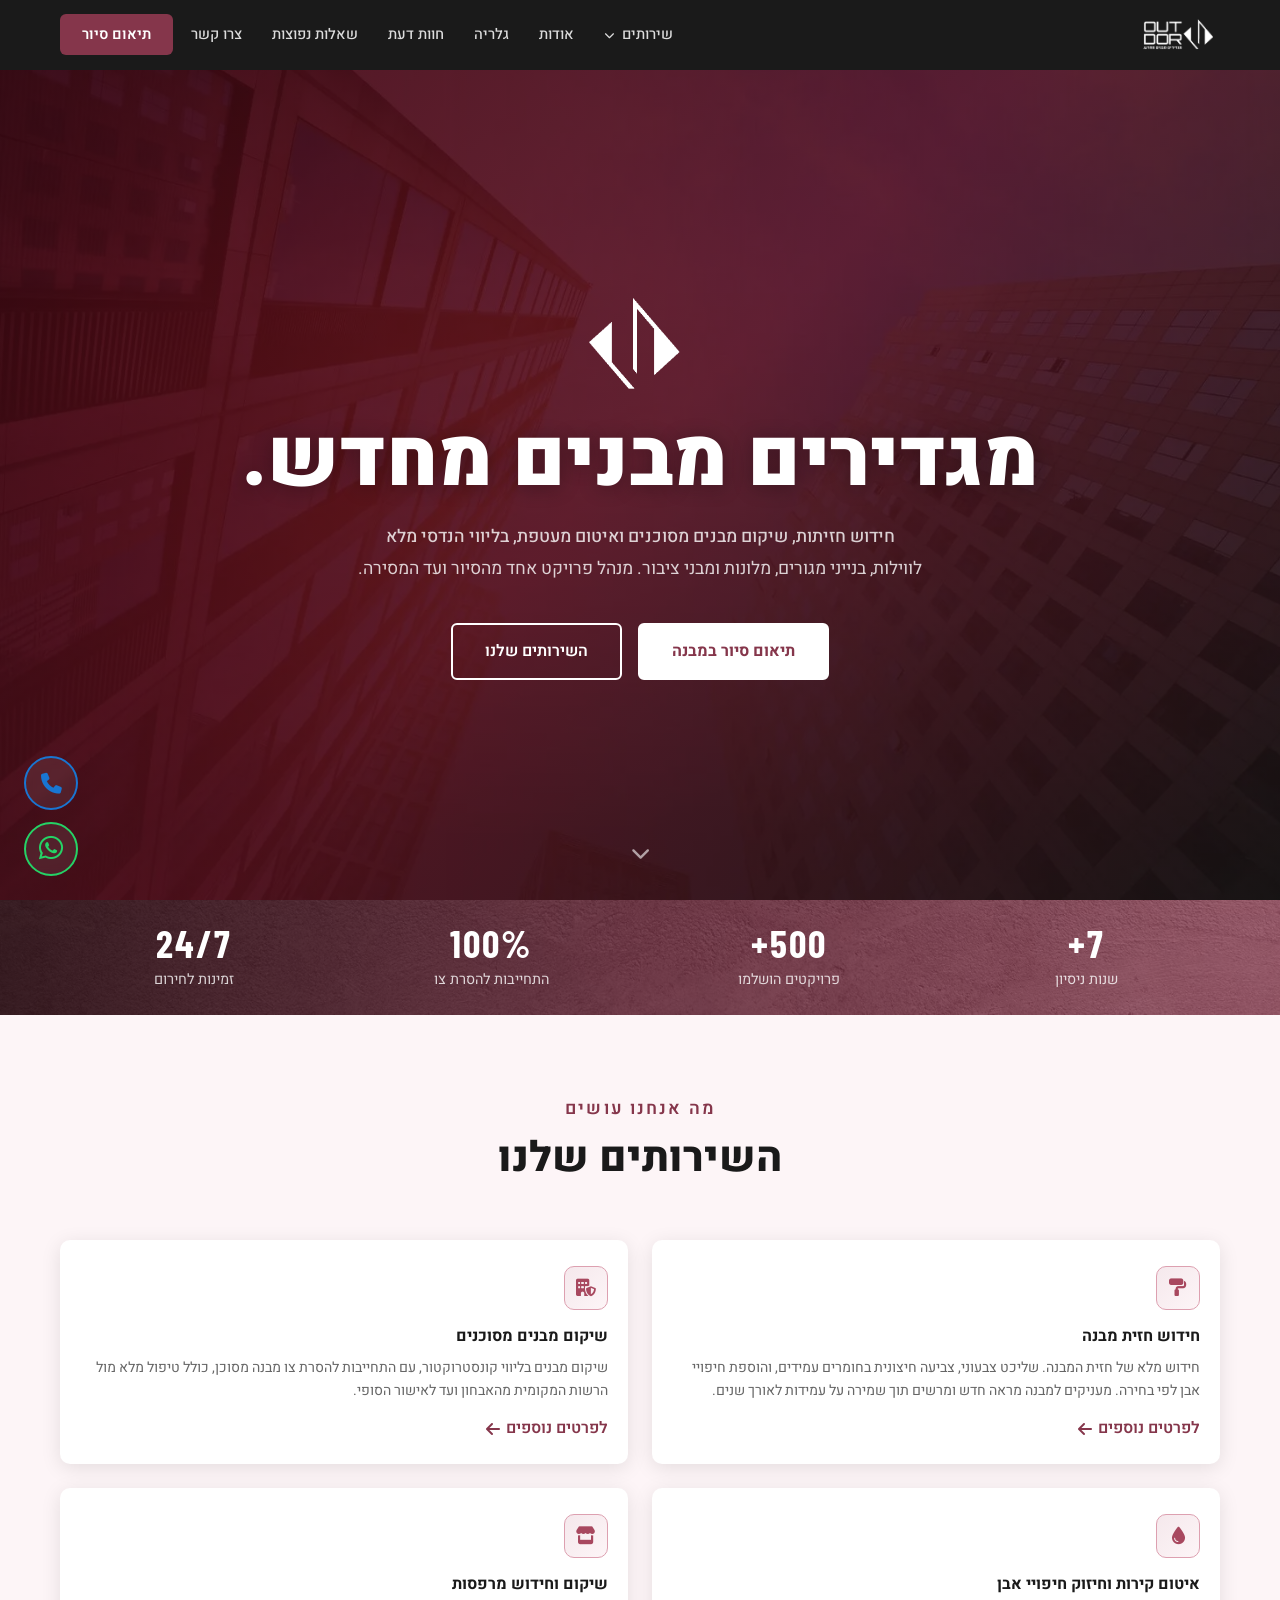
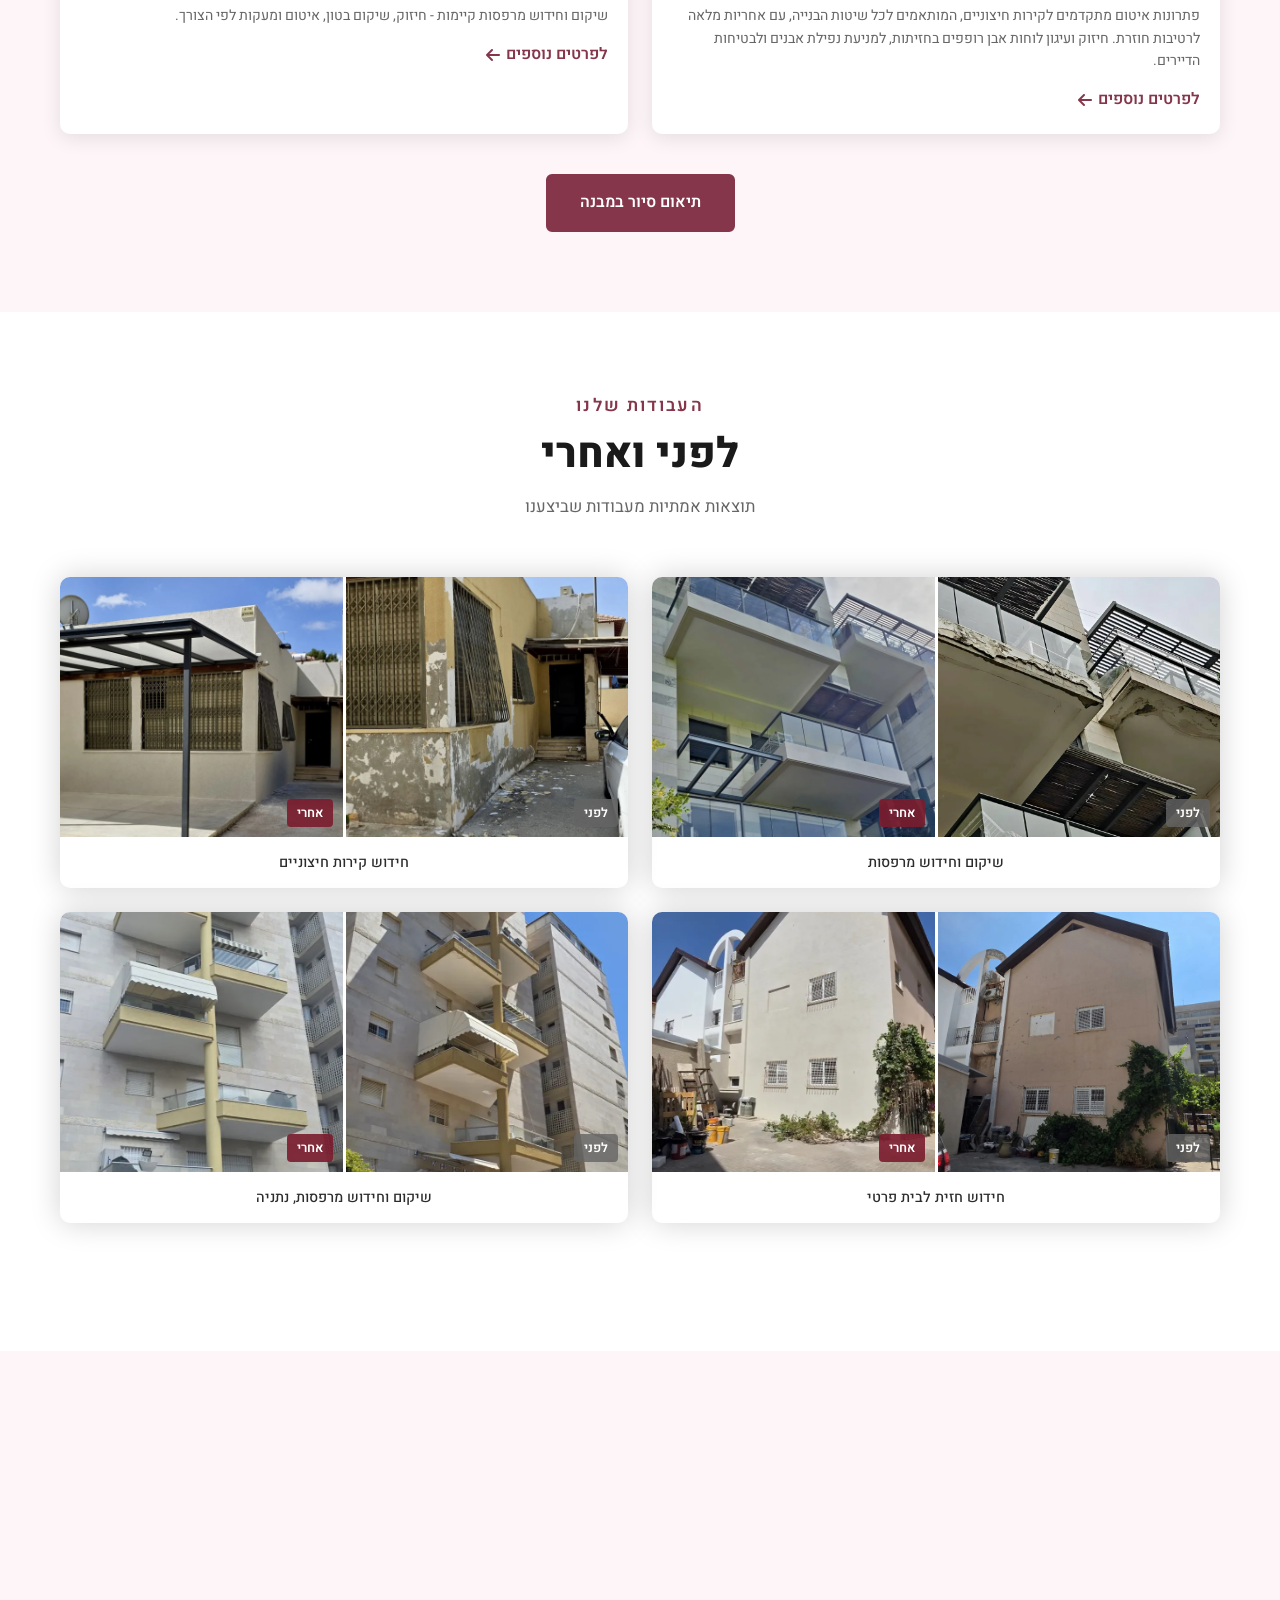
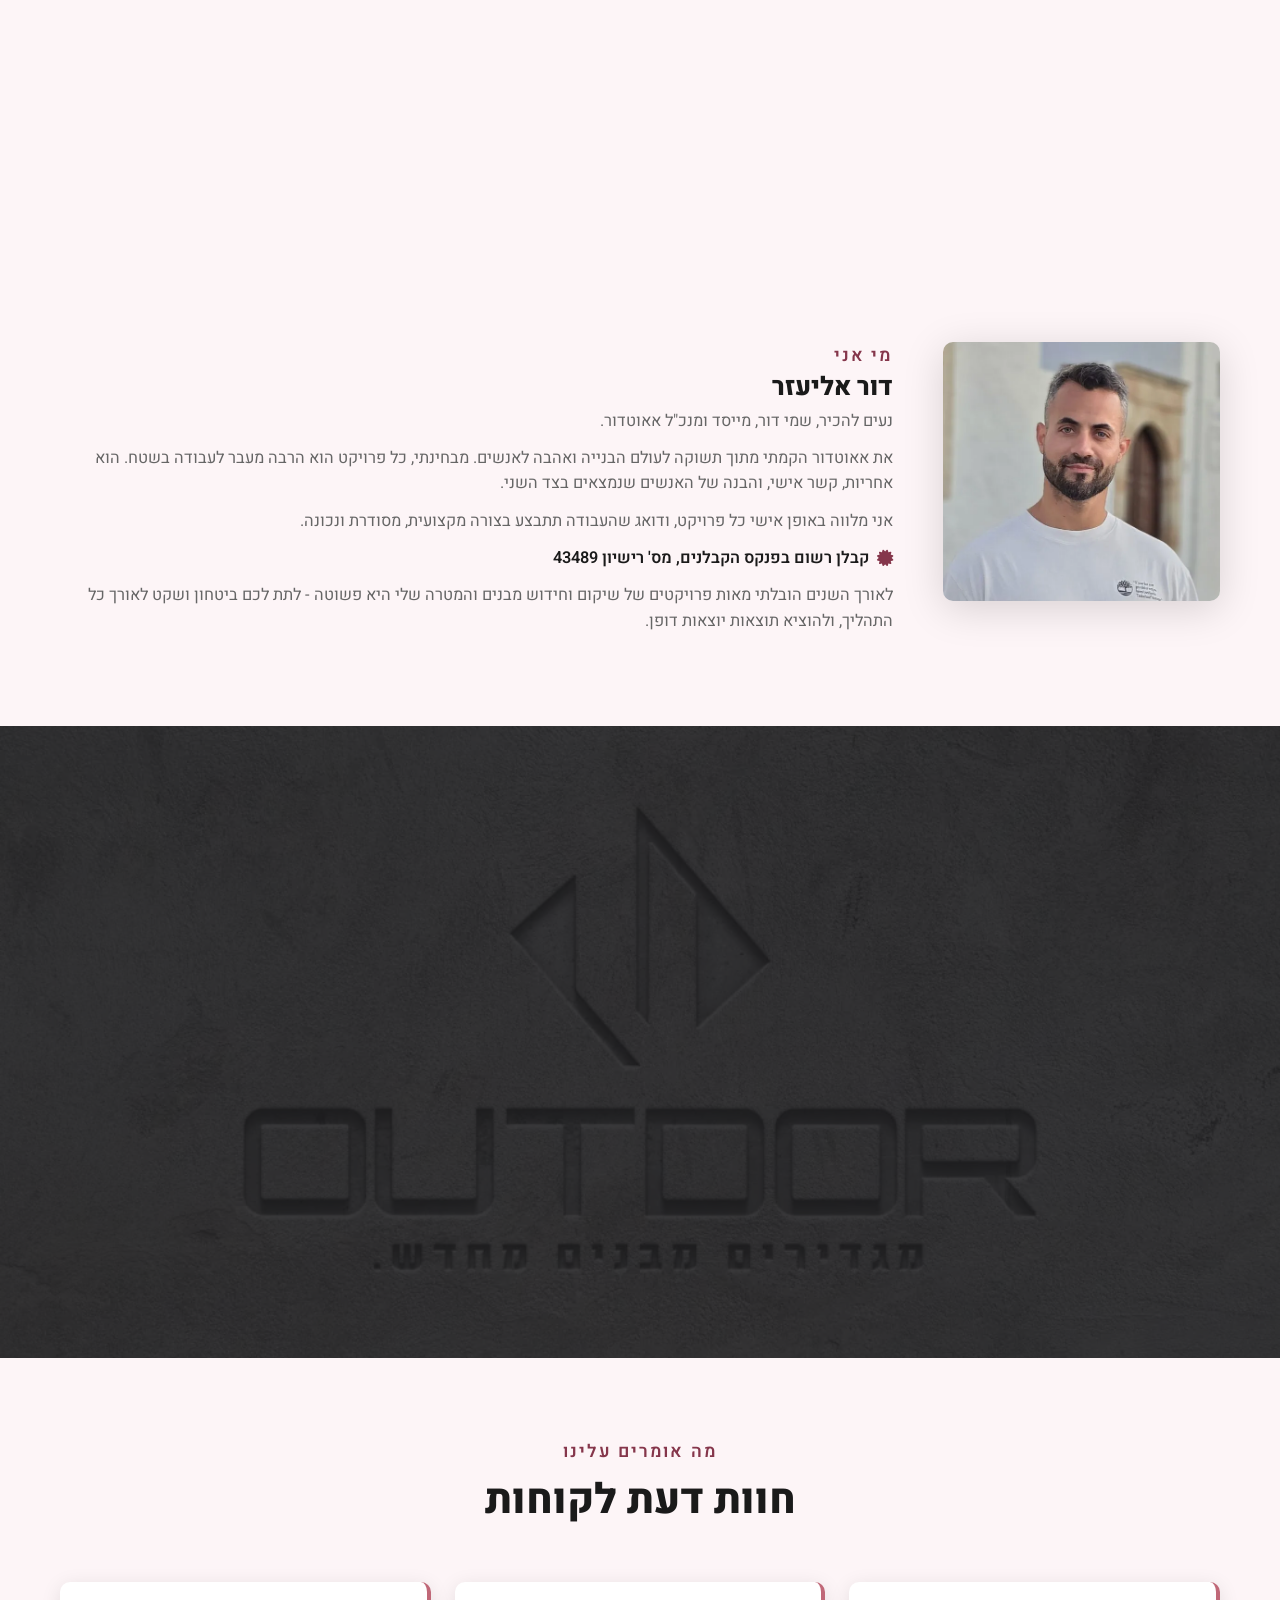
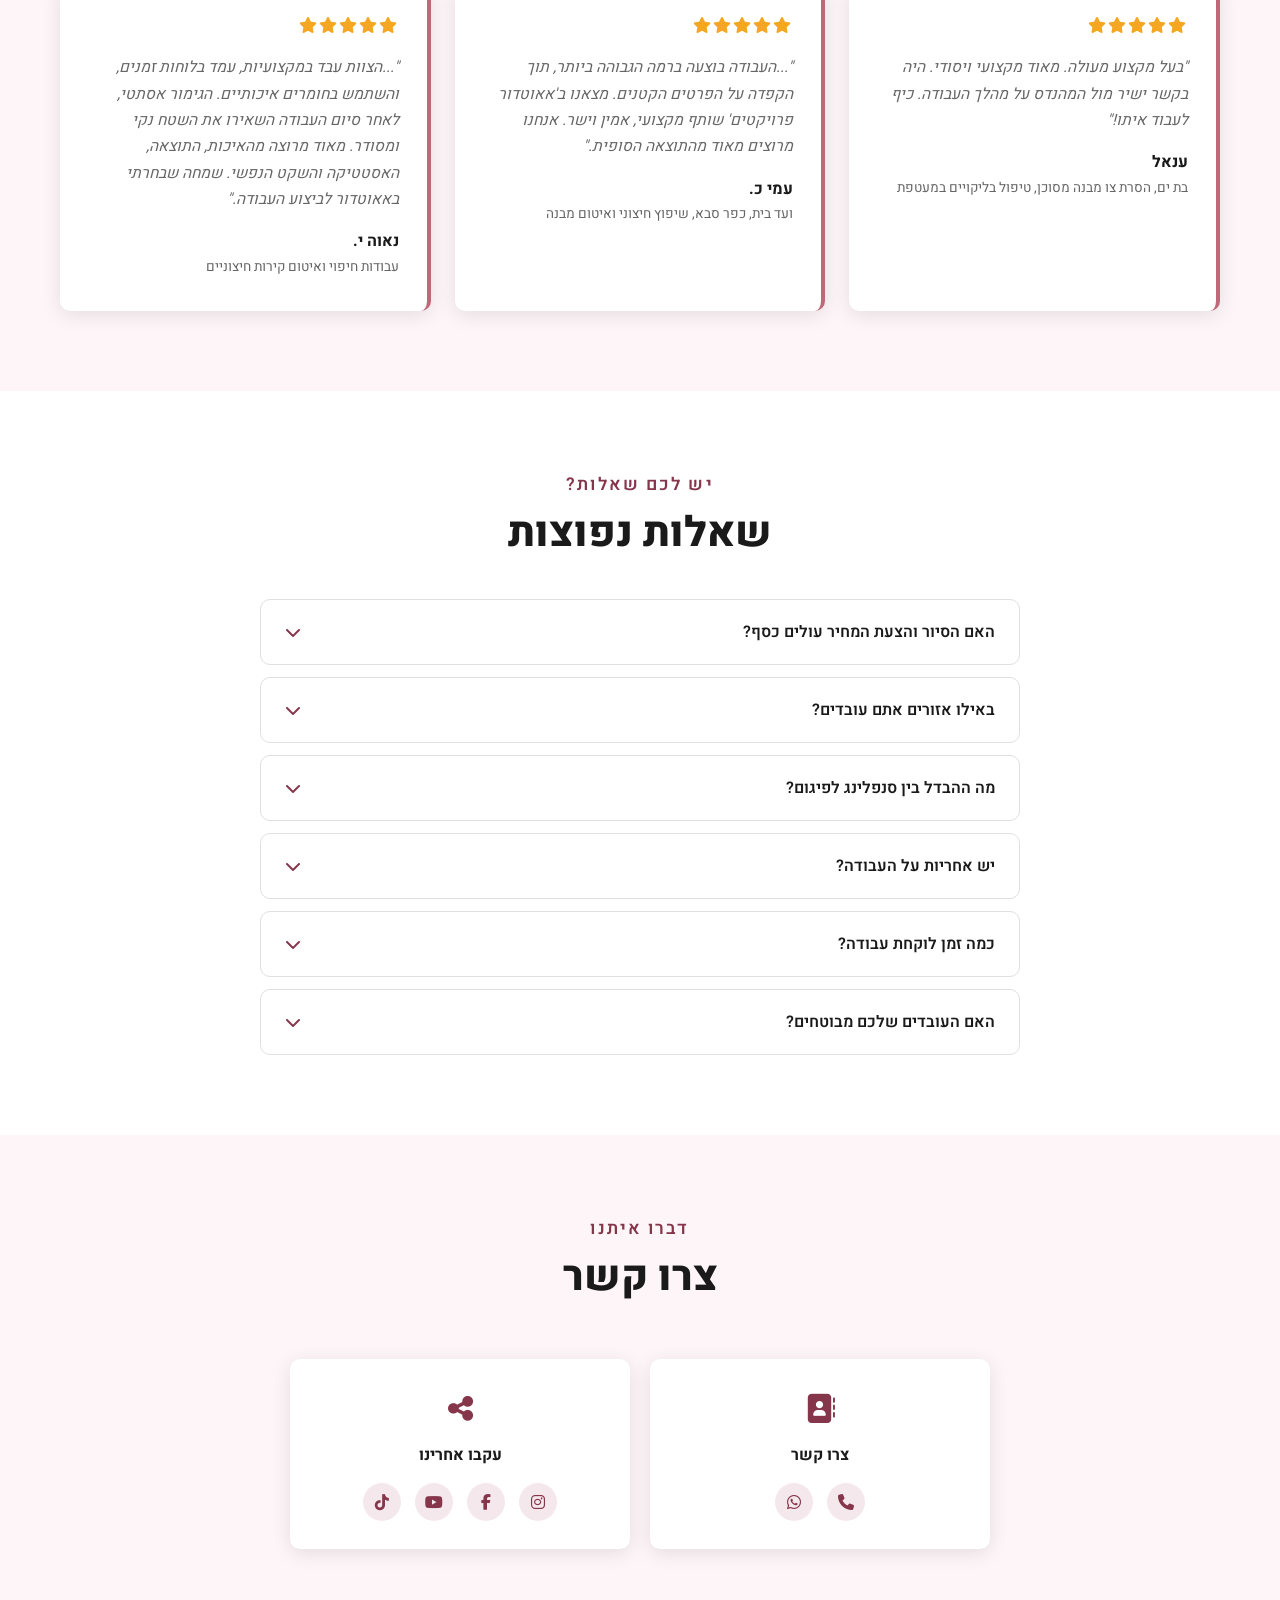
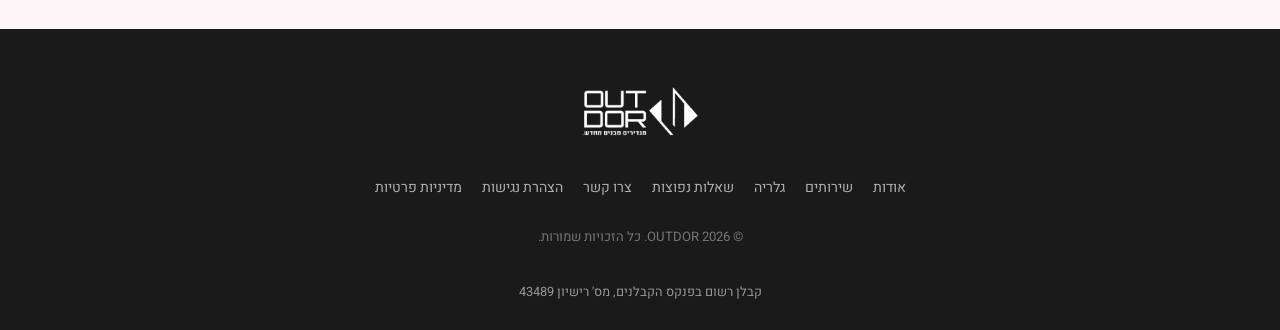
==== commit 2b39111b: "Remove tiling from balcony service copy (not a service OUTDOR offers) Co-Authored-By: Claude Opus 5." ====
--- a/index.html
+++ b/index.html
@@ -269,7 +269,7 @@
             <i class="fa-solid fa-store"></i>
           </div>
           <h3 class="service-card__title">שיקום וחידוש מרפסות</h3>
-          <p class="service-card__desc">שיקום וחידוש מרפסות קיימות - חיזוק, איטום, ריצוף ומעקות לפי הצורך.</p>
+          <p class="service-card__desc">שיקום וחידוש מרפסות קיימות - חיזוק, שיקום בטון, איטום ומעקות לפי הצורך.</p>
           <a href="balcony-renovation.html" class="service-card__link">לפרטים נוספים <i class="fa-solid fa-arrow-left" aria-hidden="true"></i></a>
         </article>
 
--- a/style.css
+++ b/style.css
@@ -1174,7 +1174,7 @@
 .hero--facade { background-image: url('assets/gallery/outdoor-wall-after.webp'); }
 .hero--dangerous { background-image: url('assets/gallery/rocket-after.webp'); }
 .hero--waterproofing { background-image: url('assets/gallery/corner-bricks-after.webp'); }
-.hero--balcony { background-image: url('assets/gallery/yosef-balcony-drone.webp'); }
+.hero--balcony { background-image: url('assets/gallery/yosef-balcony-drone-v2.webp'); }
 
 .lp-intro { max-width: 820px; margin: 0 auto; text-align: center; }
 .lp-intro p { font-size: 1.1rem; line-height: 1.8; color: var(--clr-text); margin-bottom: 14px; }
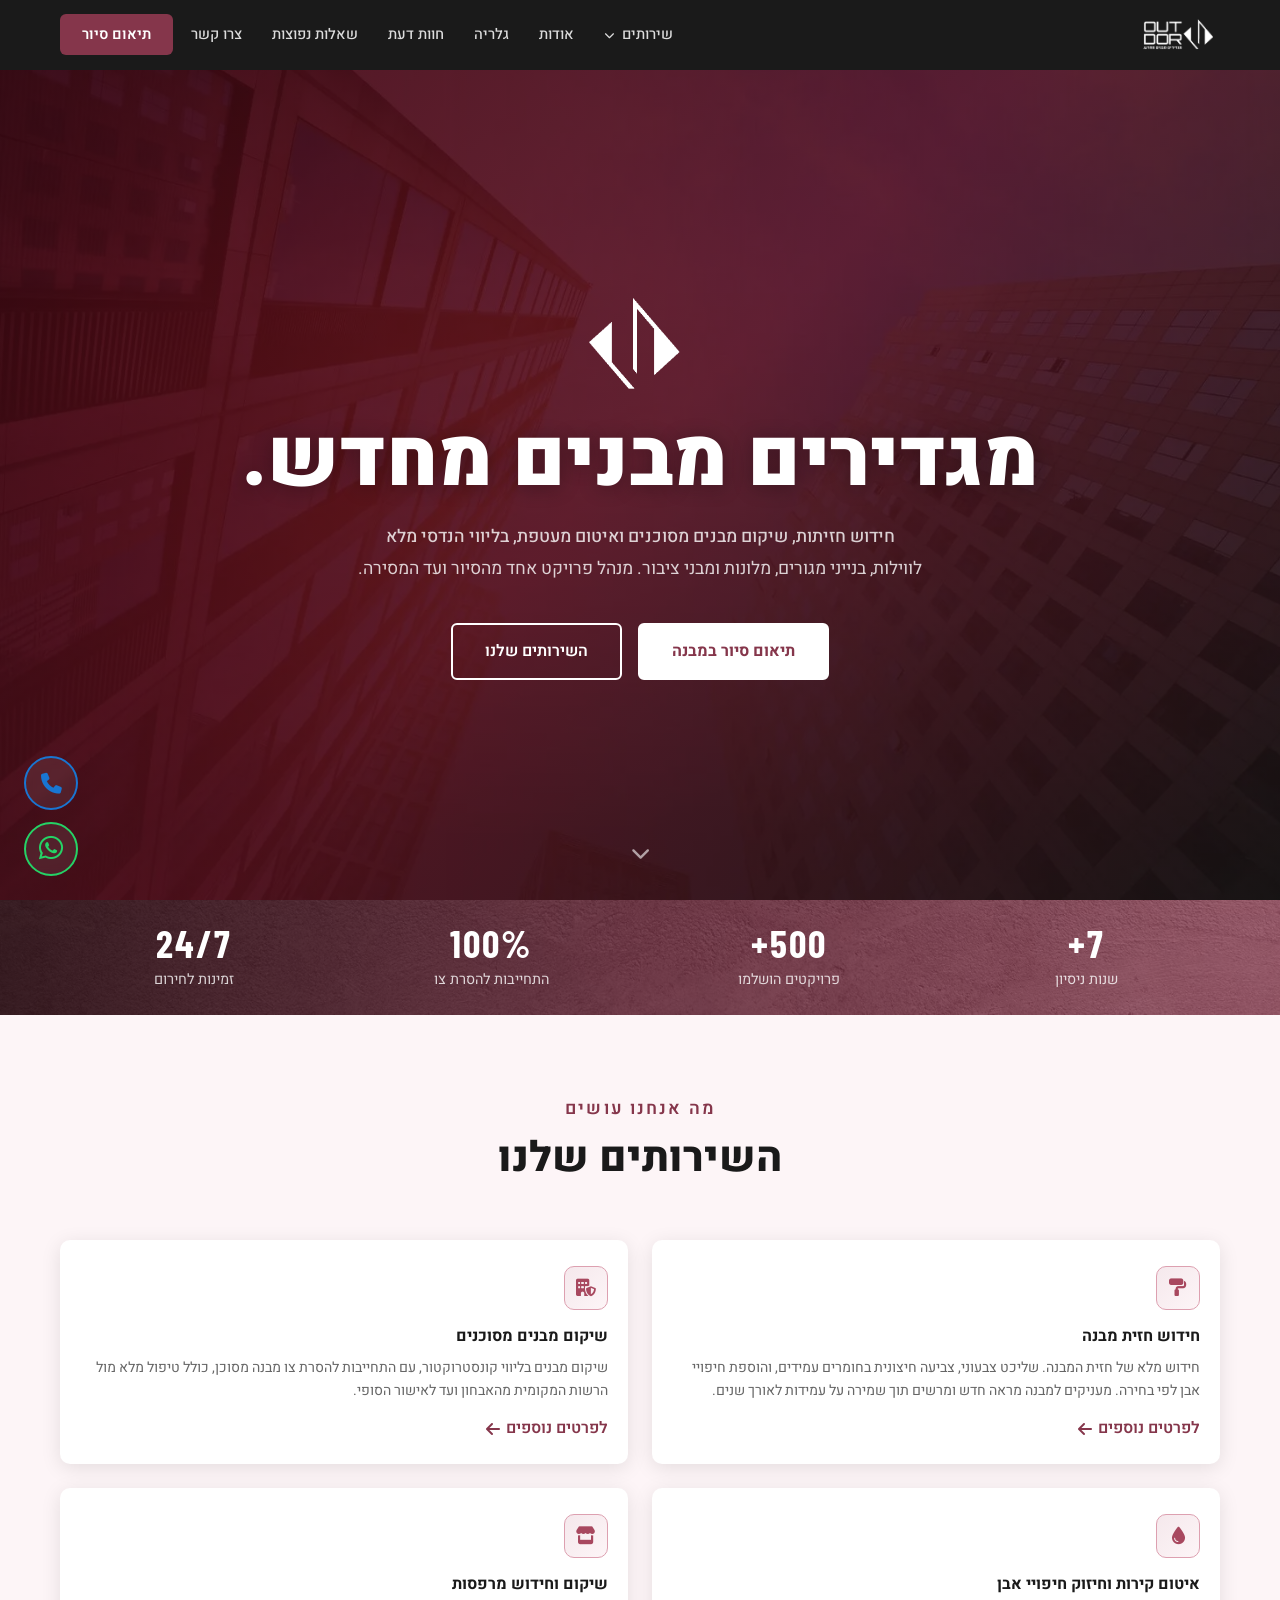
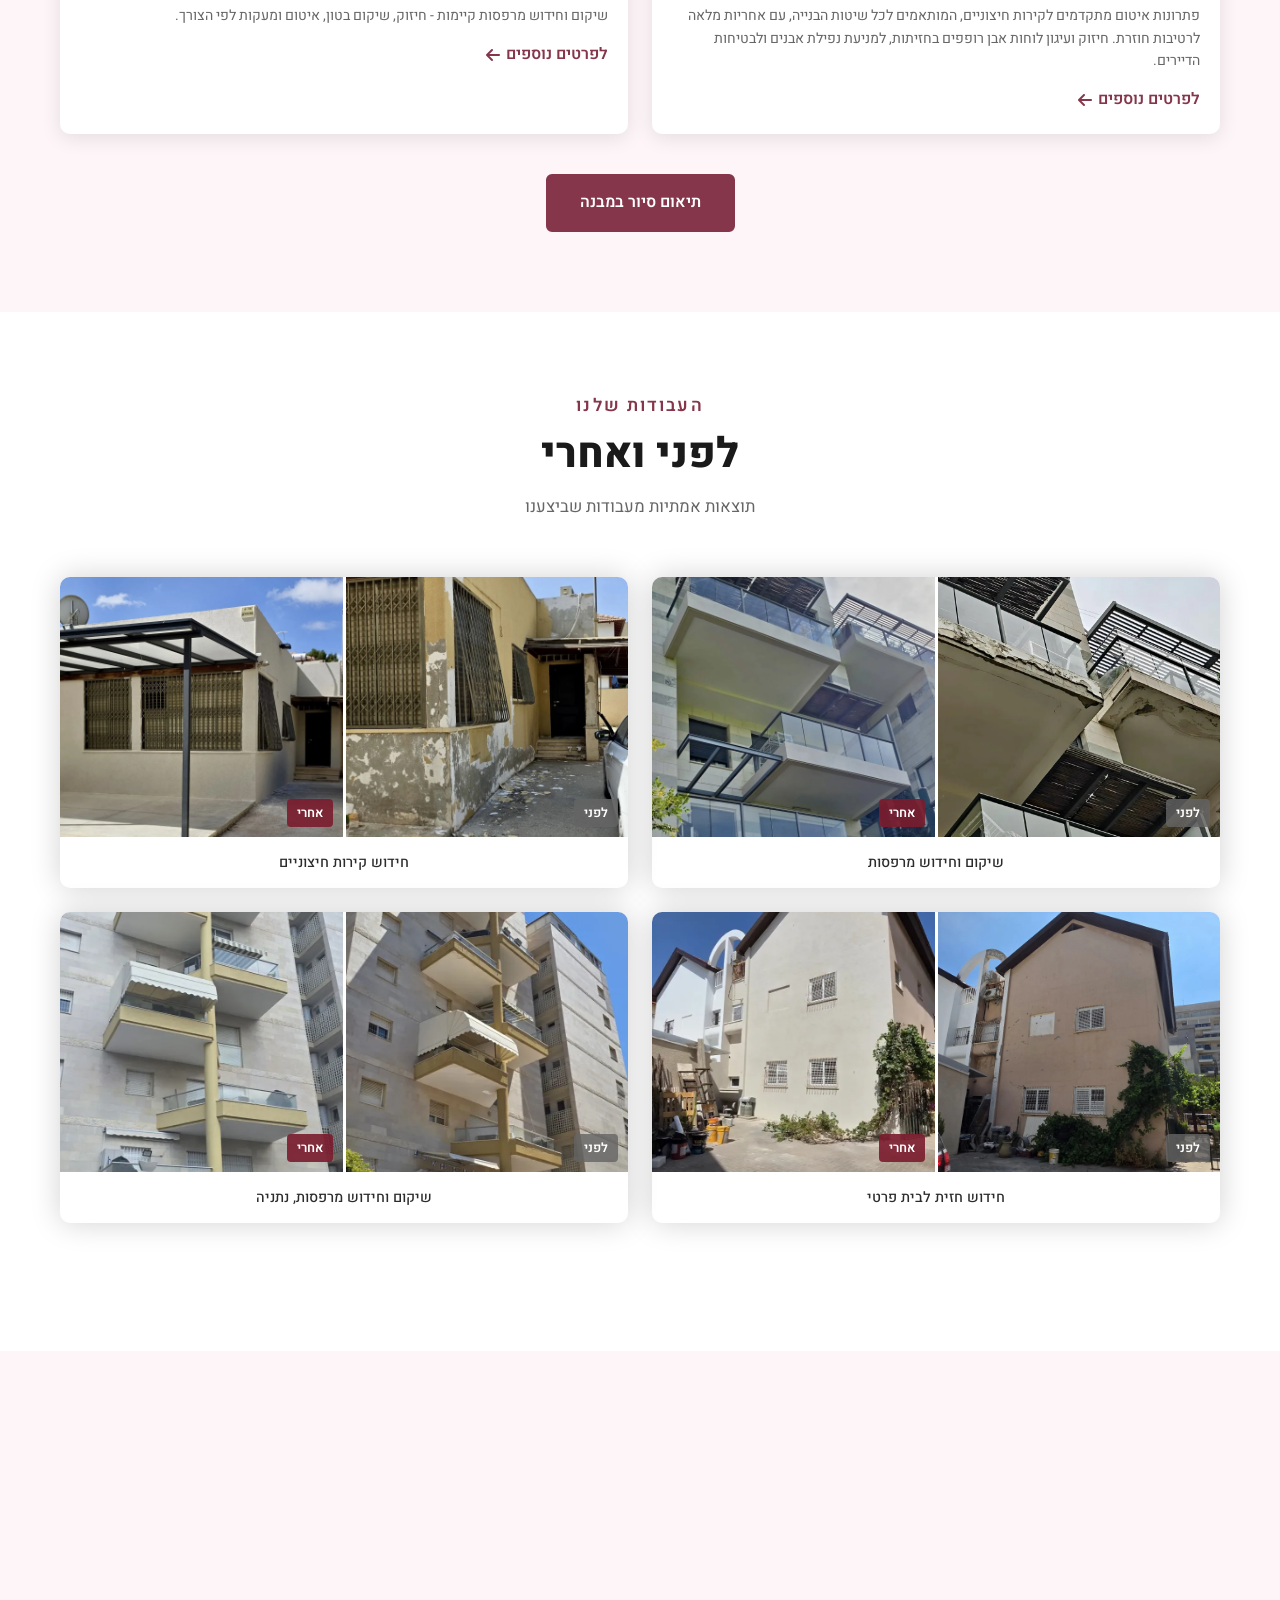
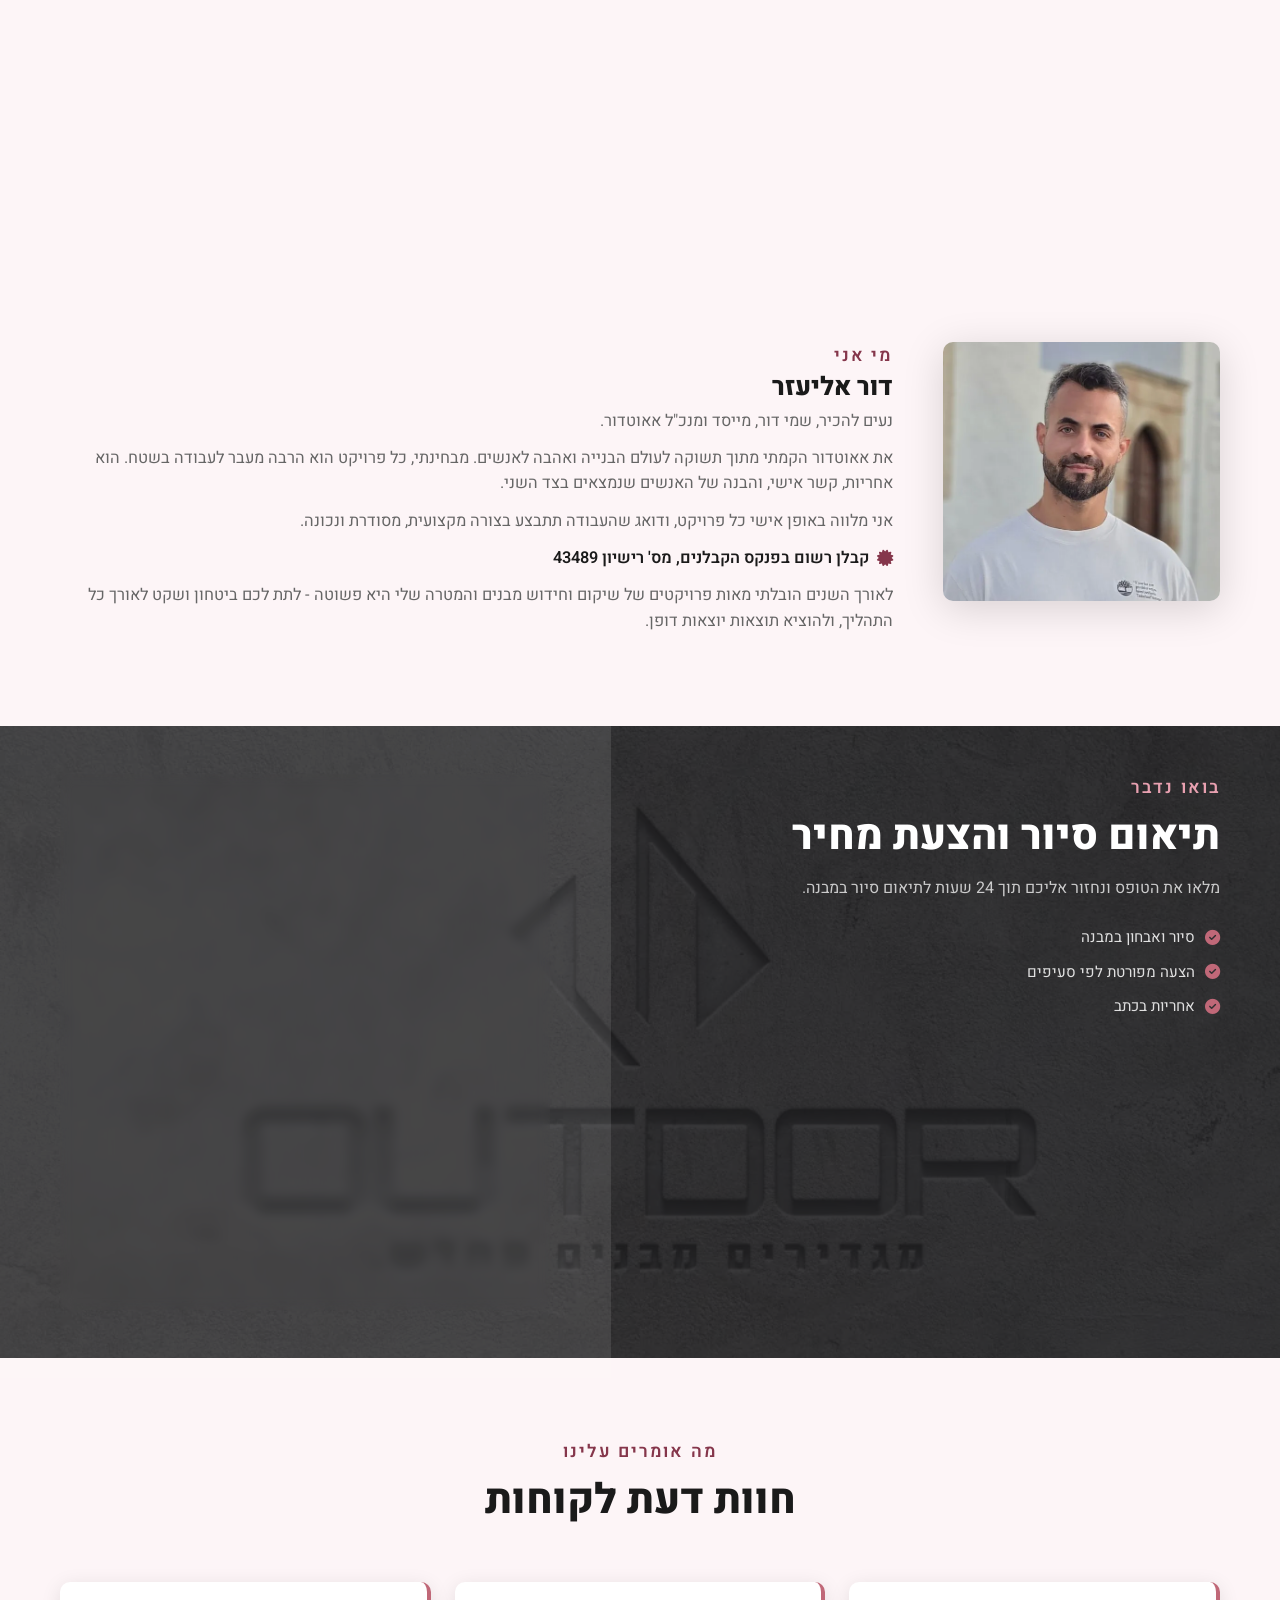
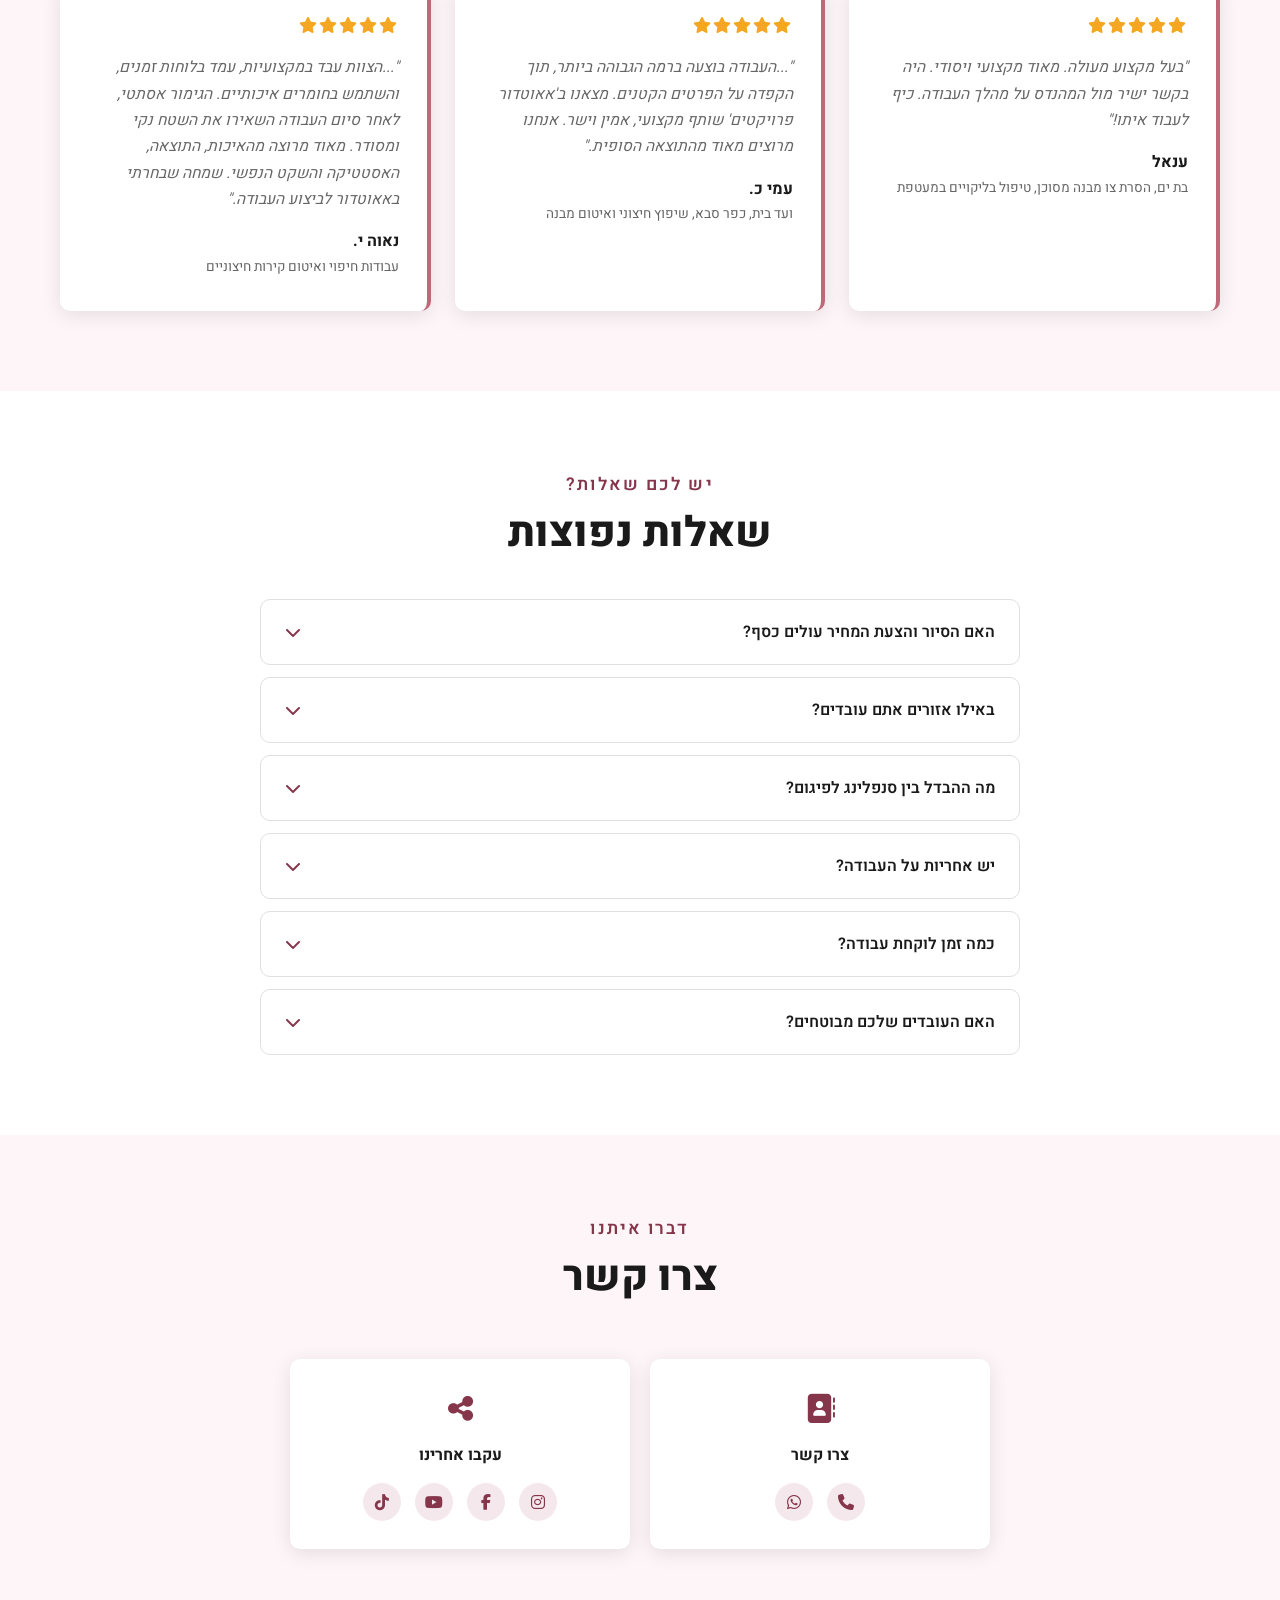
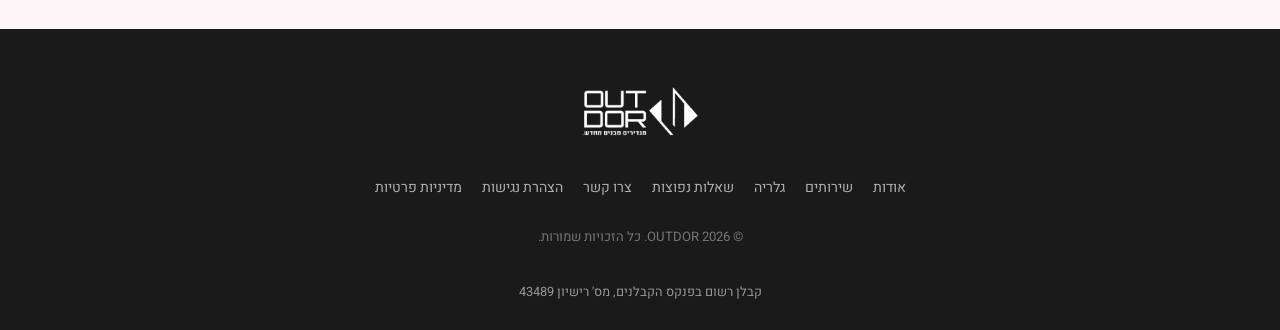
==== commit ef3fa4ee: "Replace 'free / no commitment' in meta descriptions and form intro with premium wording Co-Authored-" ====
--- a/index.html
+++ b/index.html
@@ -5,7 +5,7 @@
   <meta name="viewport" content="width=device-width, initial-scale=1.0" />
 
   <title>OUTDOR אאוטדור | שיפוץ חזיתות, מבנים מסוכנים ואיטום</title>
-  <meta name="description" content="קבלן מעטפת לבניינים משותפים, בתים פרטיים, מלונות ומבנים ציבוריים: חידוש חזיתות, שיקום מבנים מסוכנים, איטום קירות ושיקום מרפסות. הצעת מחיר ללא עלות." />
+  <meta name="description" content="קבלן מעטפת לבניינים משותפים, בתים פרטיים, מלונות ומבנים ציבוריים: חידוש חזיתות, שיקום מבנים מסוכנים, איטום קירות ושיקום מרפסות, בליווי הנדסי מלא. תיאום סיור במבנה." />
   <meta name="keywords" content="אאוטדור, OUTDOR, עבודות גובה, עבודות חוץ, קבלן שיפוצים בגובה, קבלן שיפוצי חוץ, שיפוץ חזיתות בניינים, חידוש חזית בניין, שיפוץ בניין משותף, צביעת קירות, חיפוי חיצוני, איטום קירות חיצוניים, שיקום מבנים, חידוש חזית, סנפלינג, עבודות חבל" />
   <meta name="robots" content="index, follow" />
   <meta name="facebook-domain-verification" content="k2tr2ial4tesvd9nf82tiiswbkf7mv" />
@@ -17,7 +17,7 @@
   <meta property="og:type" content="website" />
   <meta property="og:url" content="https://out-dor.com/" />
   <meta property="og:title" content="OUTDOR | מגדירים מבנים מחדש" />
-  <meta property="og:description" content="קבלן מעטפת לבניינים משותפים, בתים פרטיים, מלונות ומבנים ציבוריים: חידוש חזיתות, שיקום מבנים מסוכנים, איטום קירות ושיקום מרפסות. הצעת מחיר ללא עלות." />
+  <meta property="og:description" content="קבלן מעטפת לבניינים משותפים, בתים פרטיים, מלונות ומבנים ציבוריים: חידוש חזיתות, שיקום מבנים מסוכנים, איטום קירות ושיקום מרפסות, בליווי הנדסי מלא. תיאום סיור במבנה." />
   <meta property="og:image" content="https://out-dor.com/assets/brand/hero-bg.jpg" />
   <meta property="og:locale" content="he_IL" />
   <meta name="twitter:card" content="summary_large_image" />
@@ -391,7 +391,7 @@
       <div class="quote__text">
         <span class="section-eyebrow section-eyebrow--light">בואו נדבר</span>
         <h2 class="section-title section-title--light" id="quote-title">תיאום סיור והצעת מחיר</h2>
-        <p class="quote__desc">מלאו את הטופס ונחזור אליכם תוך 24 שעות עם הצעה מותאמת אישית, ללא התחייבות.</p>
+        <p class="quote__desc">מלאו את הטופס ונחזור אליכם תוך 24 שעות לתיאום סיור במבנה.</p>
         <ul class="quote__perks">
           <li><i class="fa-solid fa-circle-check" aria-hidden="true"></i> סיור ואבחון במבנה</li>
           <li><i class="fa-solid fa-circle-check" aria-hidden="true"></i> הצעה מפורטת לפי סעיפים</li>
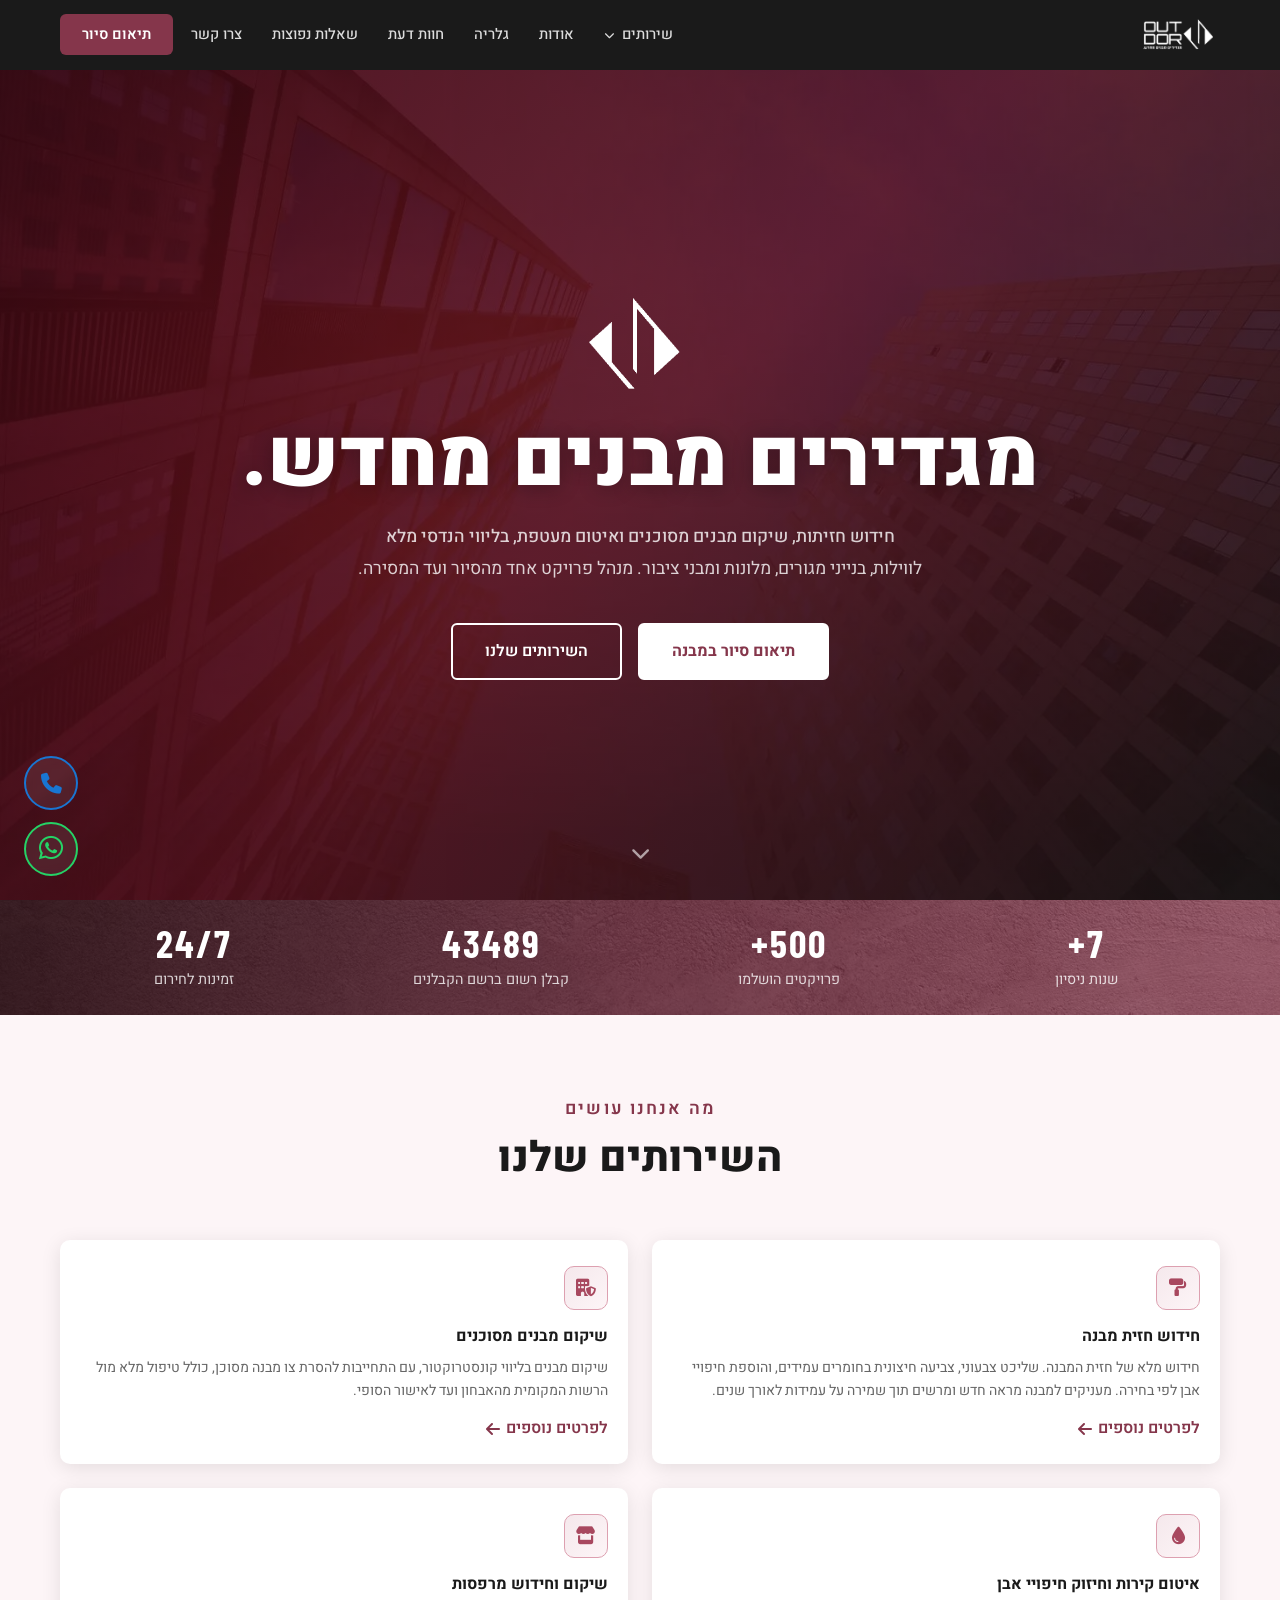
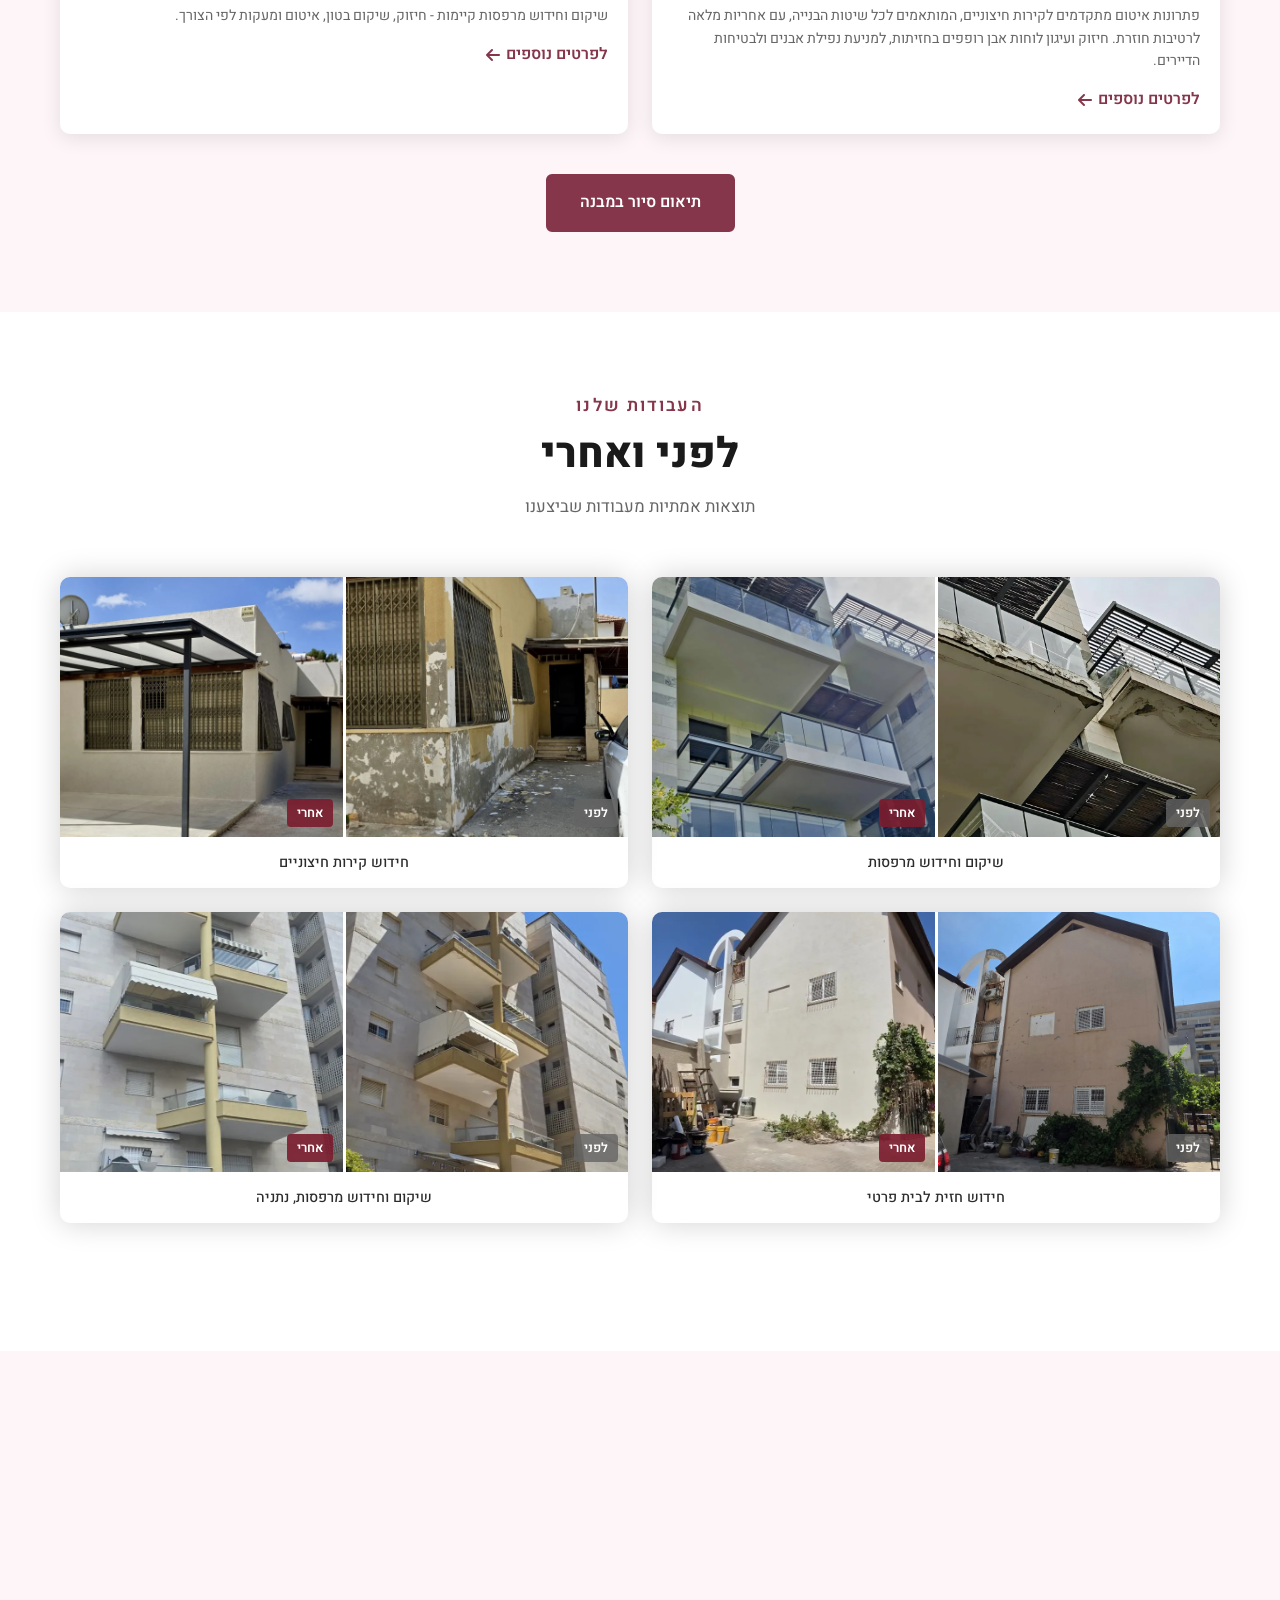
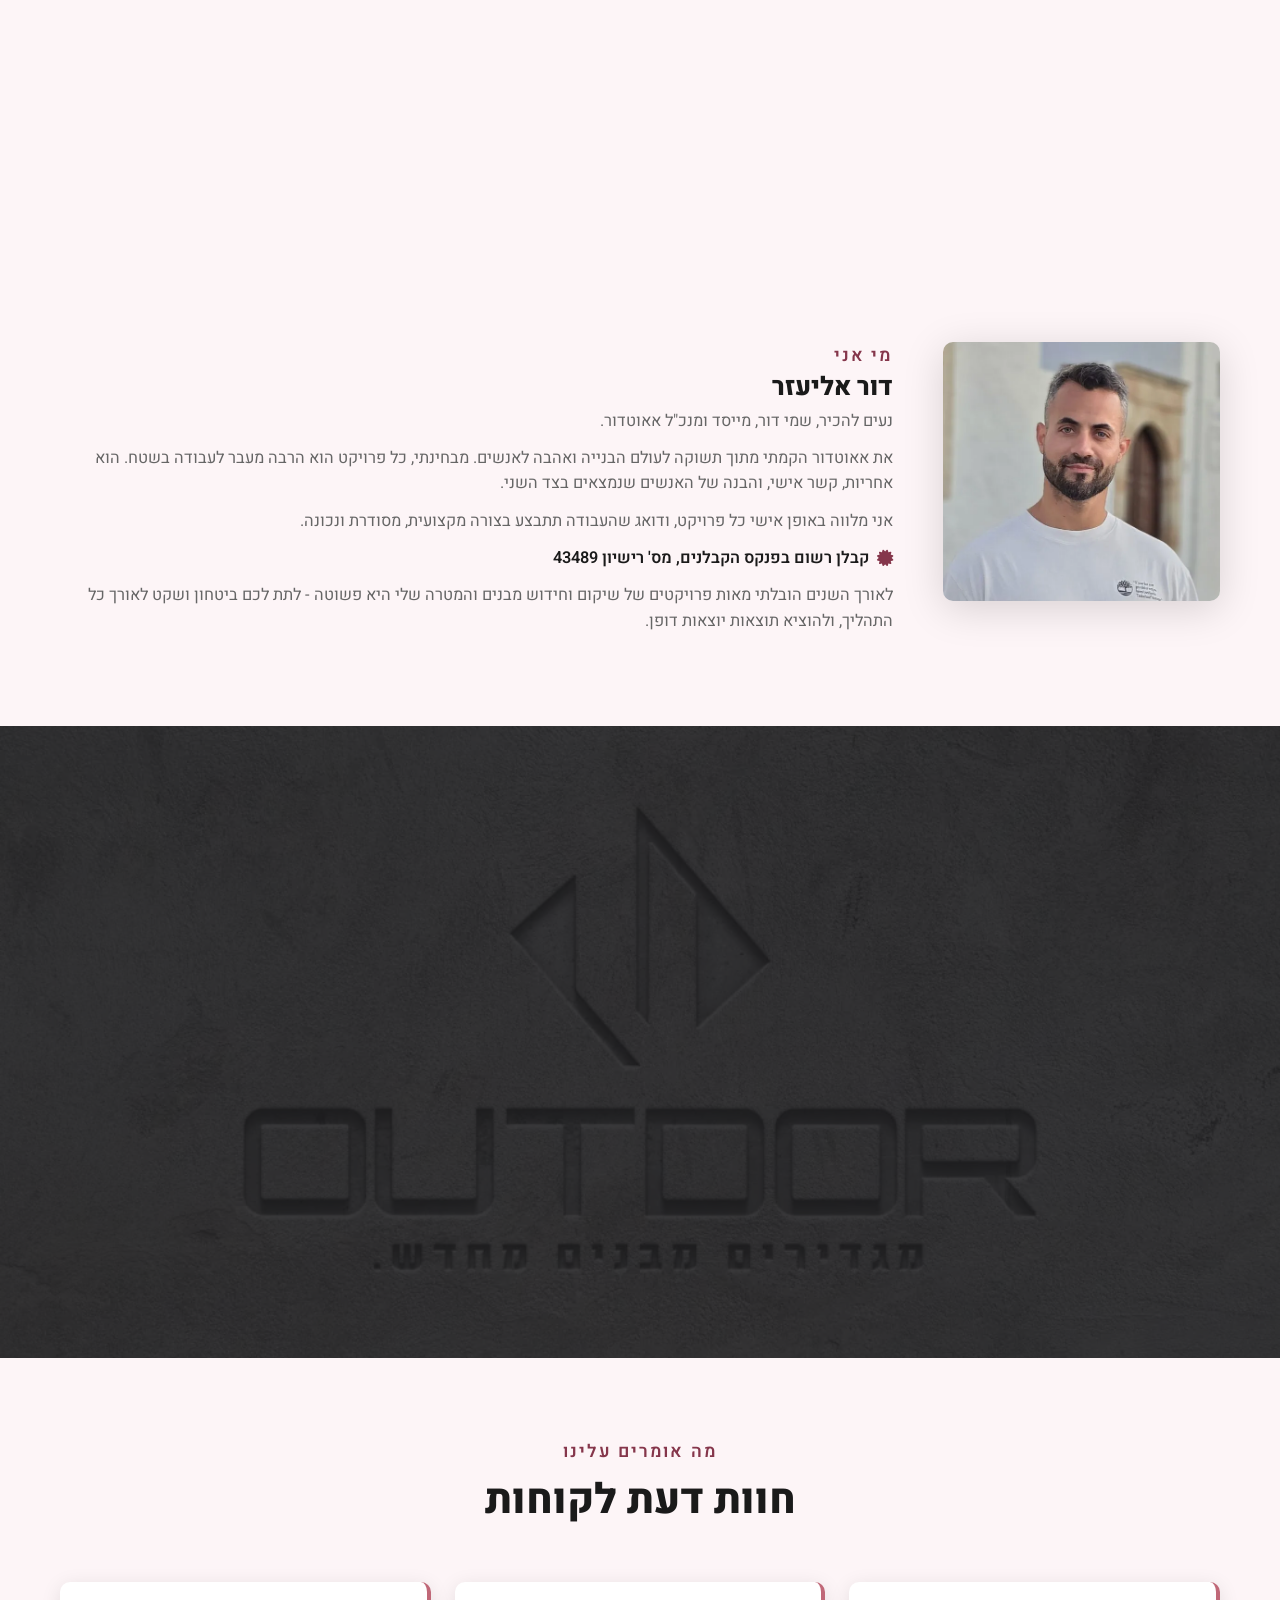
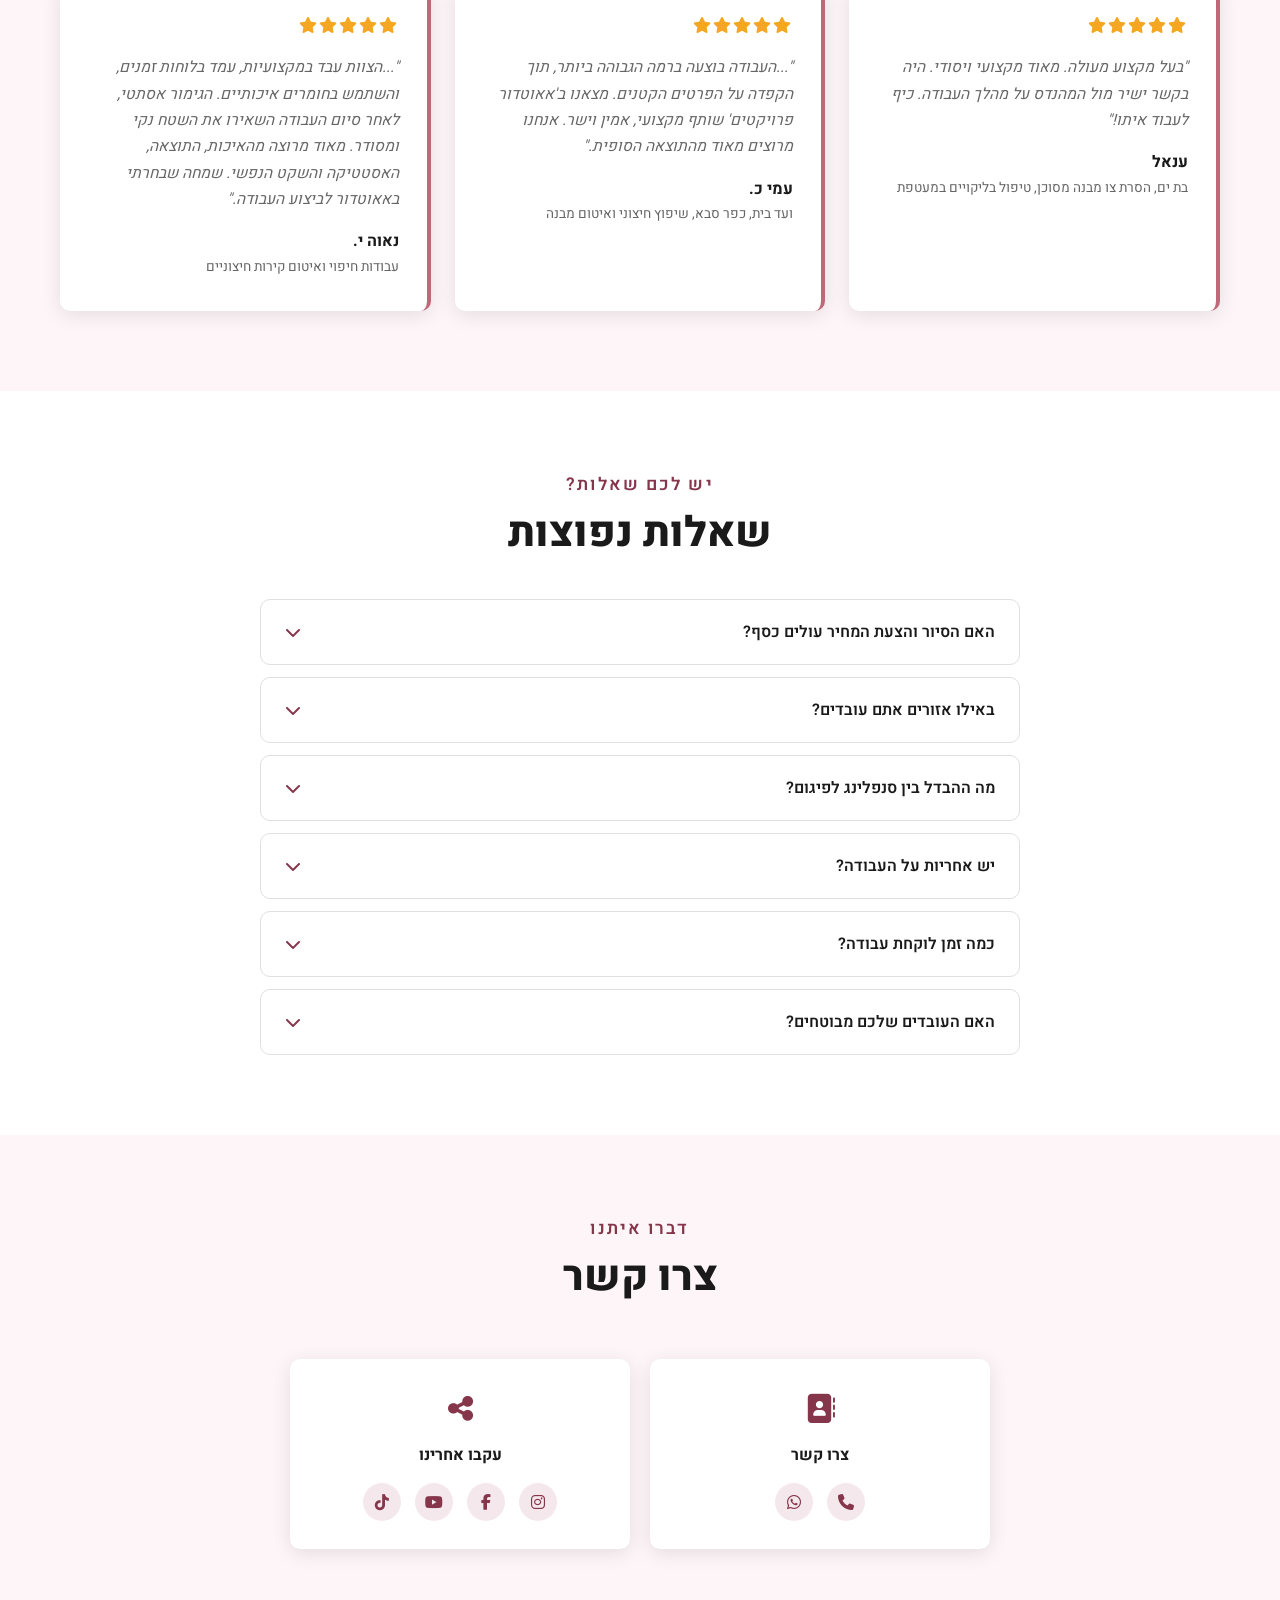
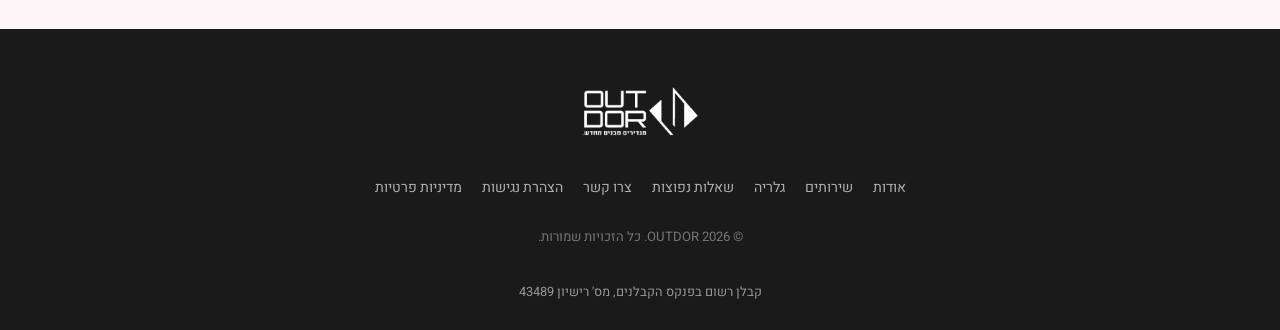
==== commit cbfaf04b: "Homepage stats: replace order-removal stat with contractor license number Co-Authored-By: Claude Opu" ====
--- a/index.html
+++ b/index.html
@@ -210,8 +210,8 @@
         <span class="stats__label">פרויקטים הושלמו</span>
       </div>
       <div class="stats__item">
-        <span class="stats__number">100%</span>
-        <span class="stats__label">התחייבות להסרת צו</span>
+        <span class="stats__number" data-static>43489</span>
+        <span class="stats__label">קבלן רשום ברשם הקבלנים</span>
       </div>
       <div class="stats__item">
         <span class="stats__number">24/7</span>
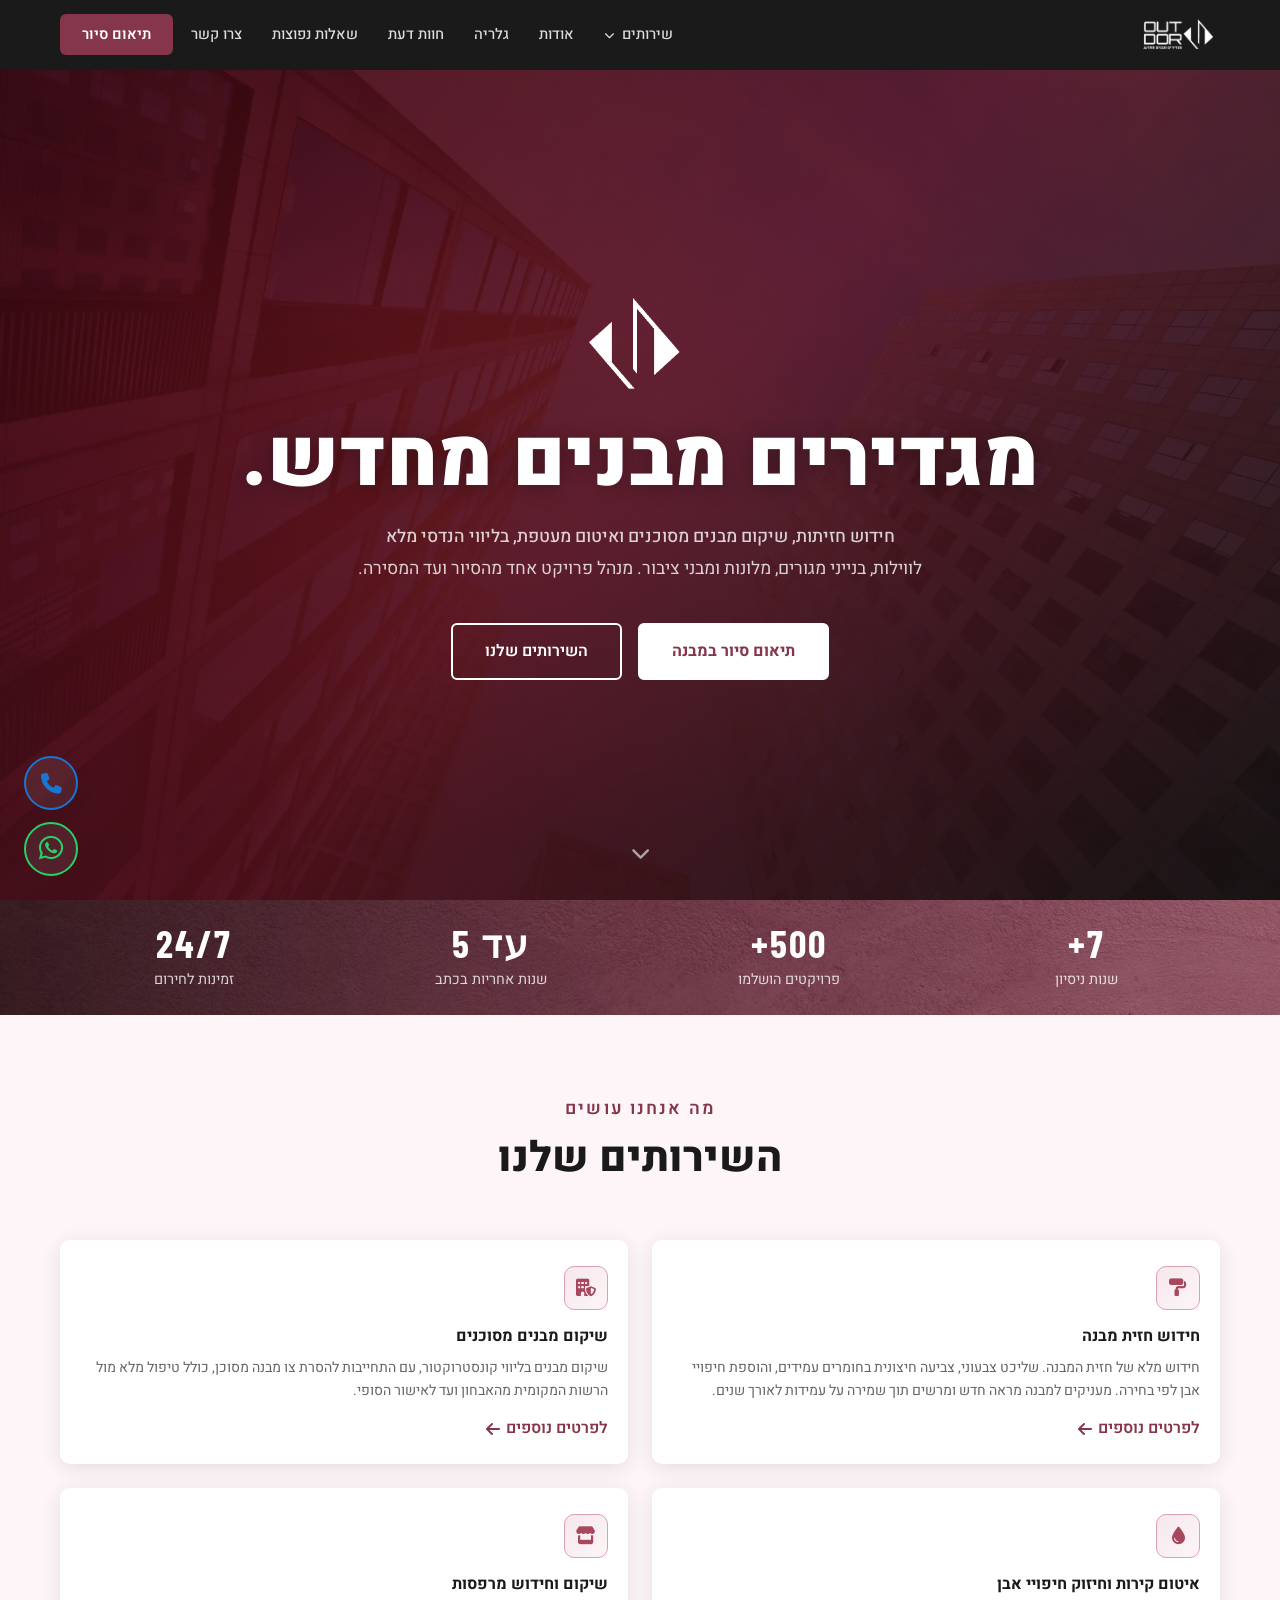
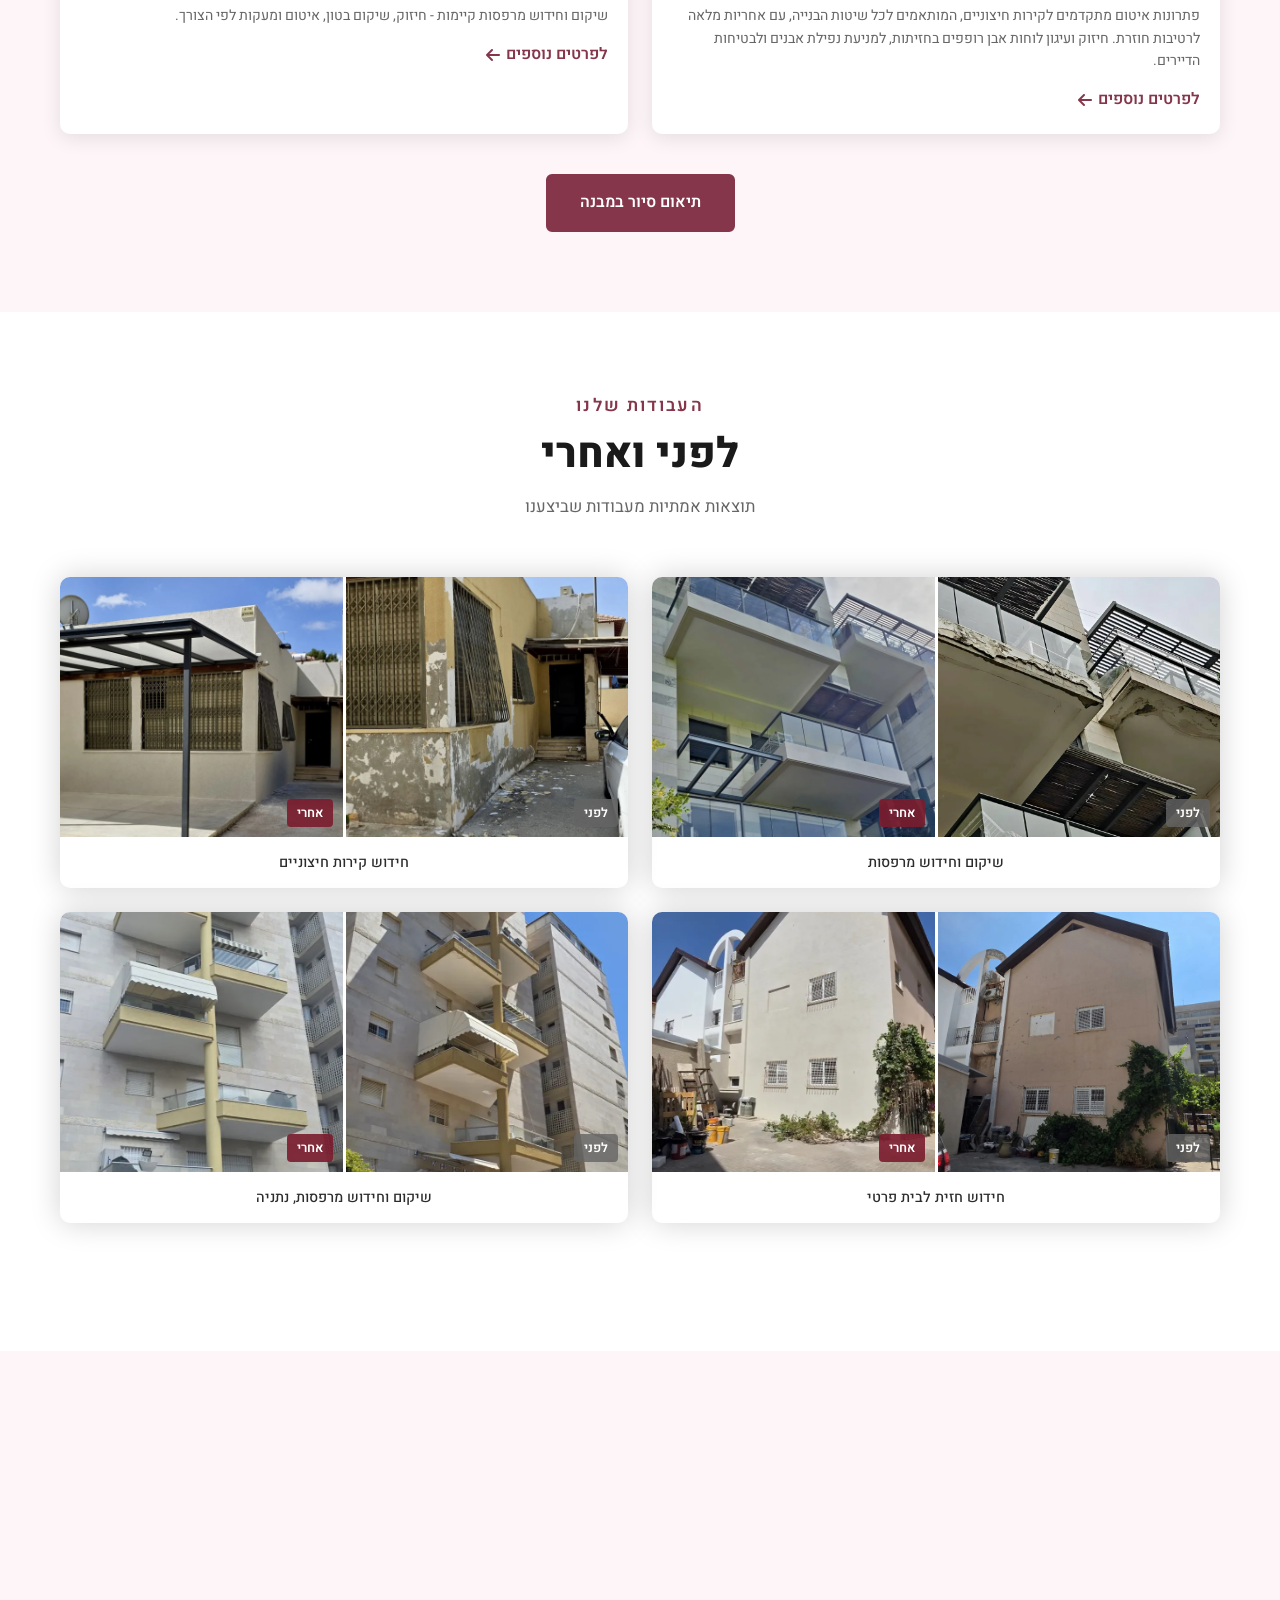
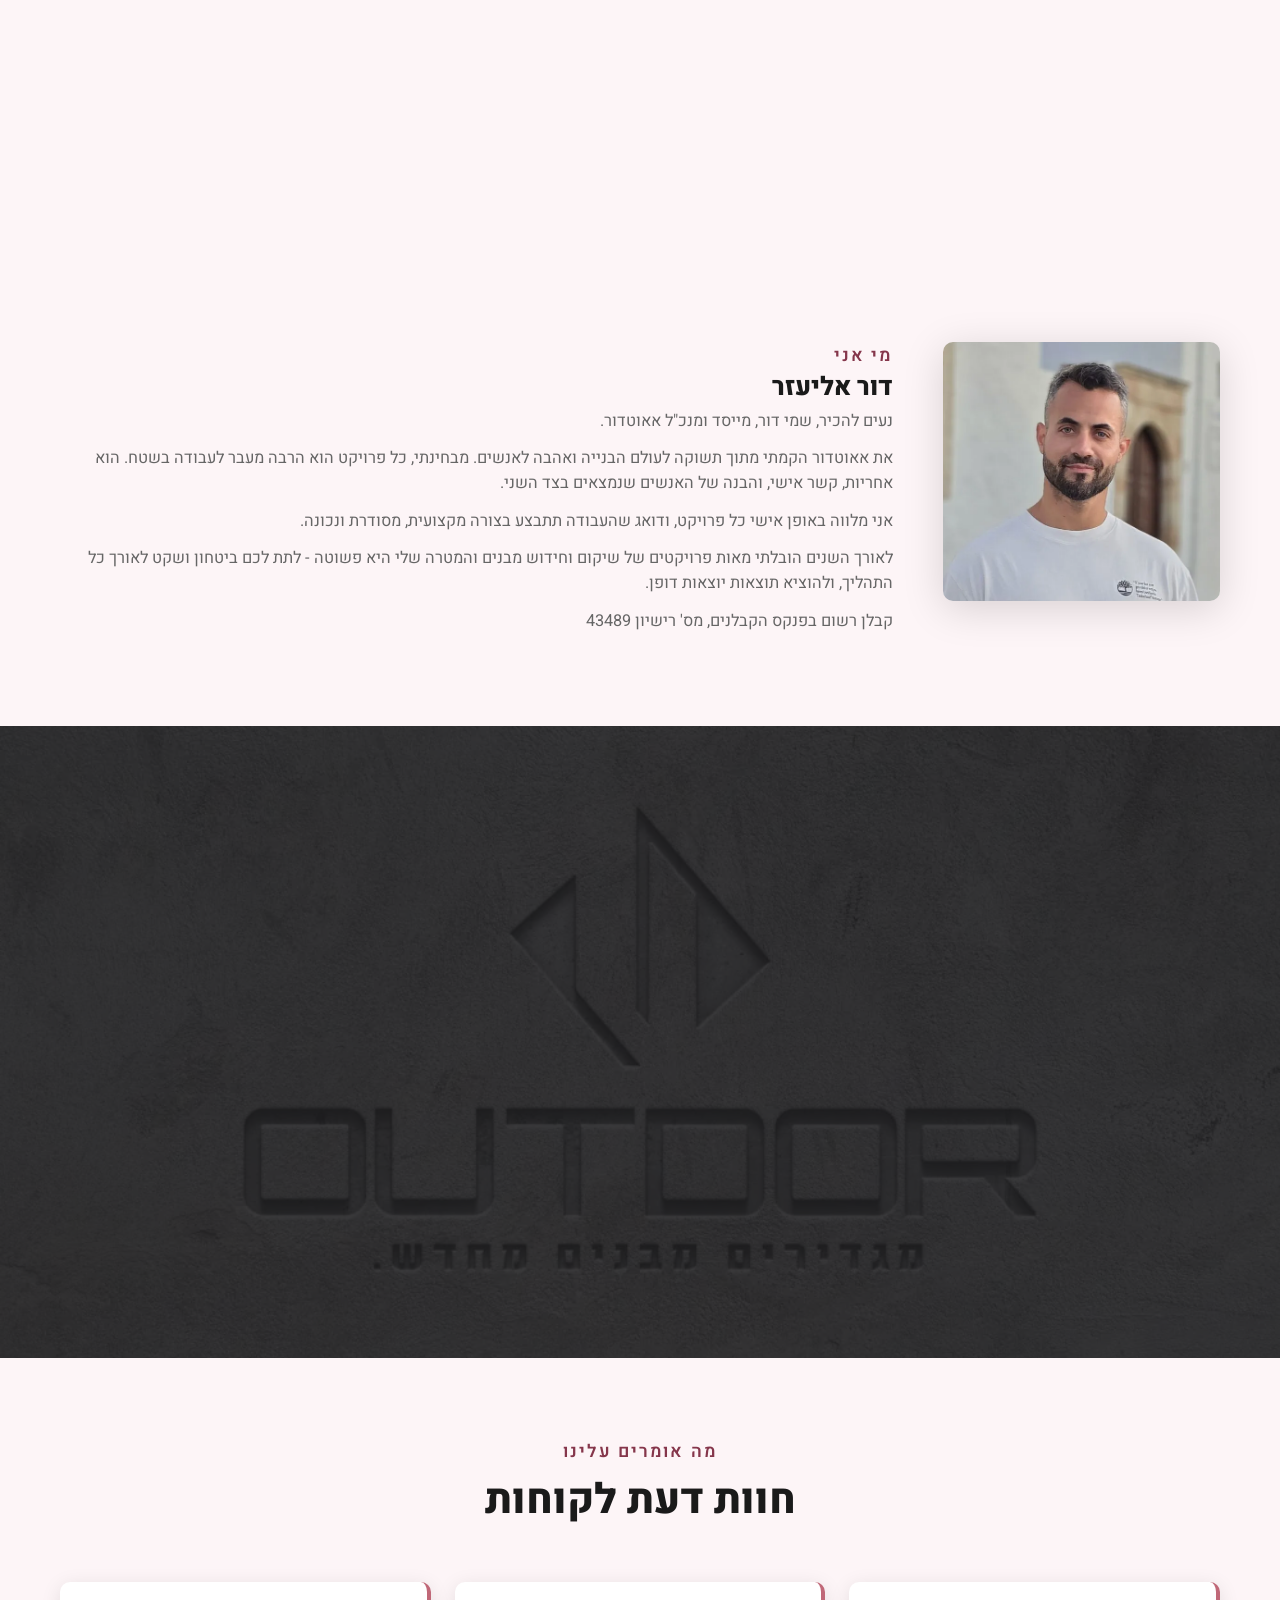
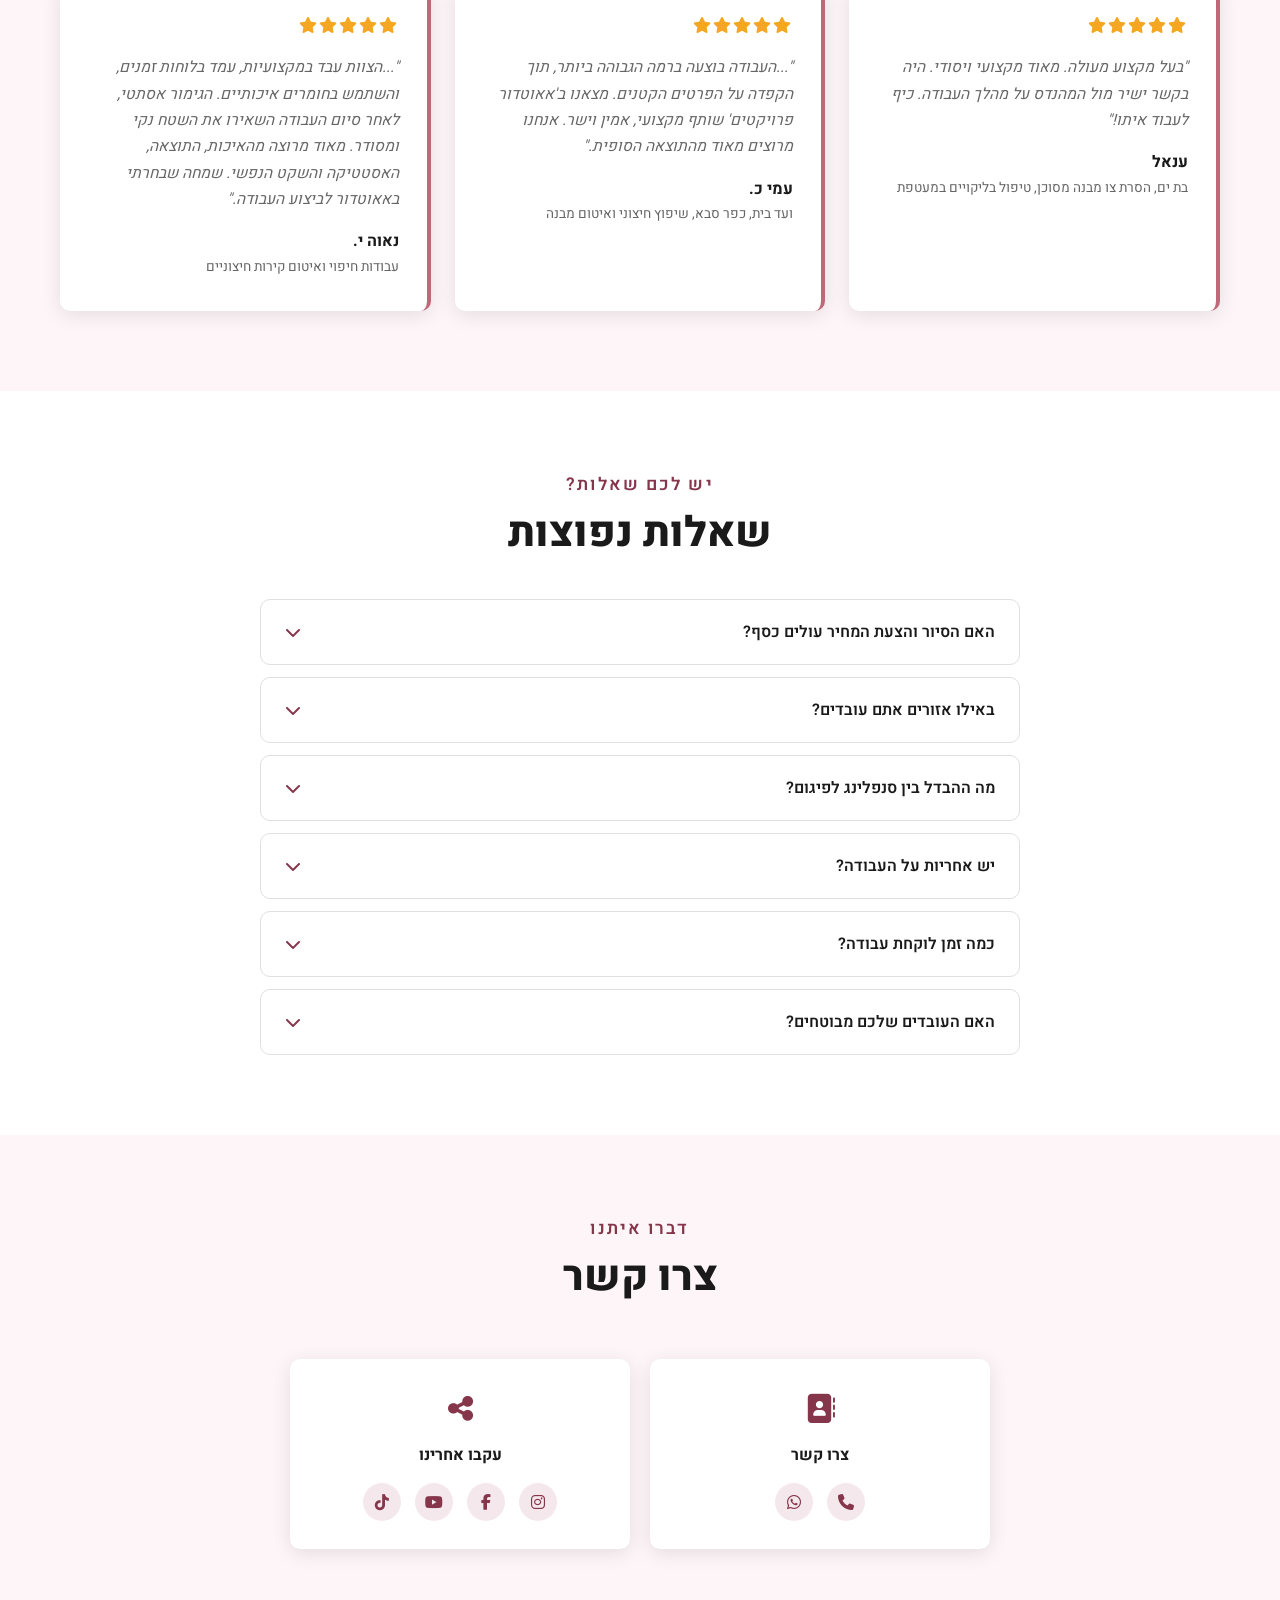
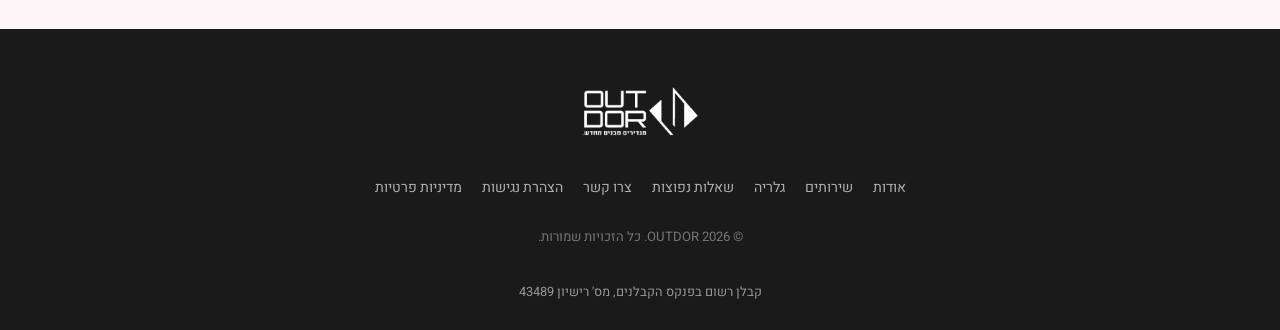
==== commit ece6e969: "Homepage: warranty stat instead of license; license line at end of founder bio, plain Co-Authored-By" ====
--- a/index.html
+++ b/index.html
@@ -210,8 +210,8 @@
         <span class="stats__label">פרויקטים הושלמו</span>
       </div>
       <div class="stats__item">
-        <span class="stats__number" data-static>43489</span>
-        <span class="stats__label">קבלן רשום ברשם הקבלנים</span>
+        <span class="stats__number" data-static>עד 5</span>
+        <span class="stats__label">שנות אחריות בכתב</span>
       </div>
       <div class="stats__item">
         <span class="stats__number">24/7</span>
@@ -379,8 +379,8 @@
         <p class="about__desc">נעים להכיר, שמי דור, מייסד ומנכ"ל אאוטדור.</p>
         <p class="about__desc">את אאוטדור הקמתי מתוך תשוקה לעולם הבנייה ואהבה לאנשים. מבחינתי, כל פרויקט הוא הרבה מעבר לעבודה בשטח. הוא אחריות, קשר אישי, והבנה של האנשים שנמצאים בצד השני.</p>
         <p class="about__desc">אני מלווה באופן אישי כל פרויקט, ודואג שהעבודה תתבצע בצורה מקצועית, מסודרת ונכונה.</p>
-        <p class="about__desc about__license"><i class="fa-solid fa-certificate" aria-hidden="true"></i> קבלן רשום בפנקס הקבלנים, מס' רישיון 43489</p>
         <p class="about__desc">לאורך השנים הובלתי מאות פרויקטים של שיקום וחידוש מבנים והמטרה שלי היא פשוטה - לתת לכם ביטחון ושקט לאורך כל התהליך, ולהוציא תוצאות יוצאות דופן.</p>
+        <p class="about__desc">קבלן רשום בפנקס הקבלנים, מס' רישיון 43489</p>
       </div>
     </div>
   </section>
--- a/style.css
+++ b/style.css
@@ -1223,8 +1223,6 @@
   margin: 0 auto 40px;
   line-height: 1.5;
 }
-.about__license { display: flex; align-items: center; gap: 8px; font-weight: 600; color: var(--clr-black); }
-.about__license i { color: var(--clr-primary, #8b1e2d); }
 .footer__license { font-size: 0.8rem; color: rgba(255,255,255,0.55); margin-top: 6px; }
 
 /* =====================================================
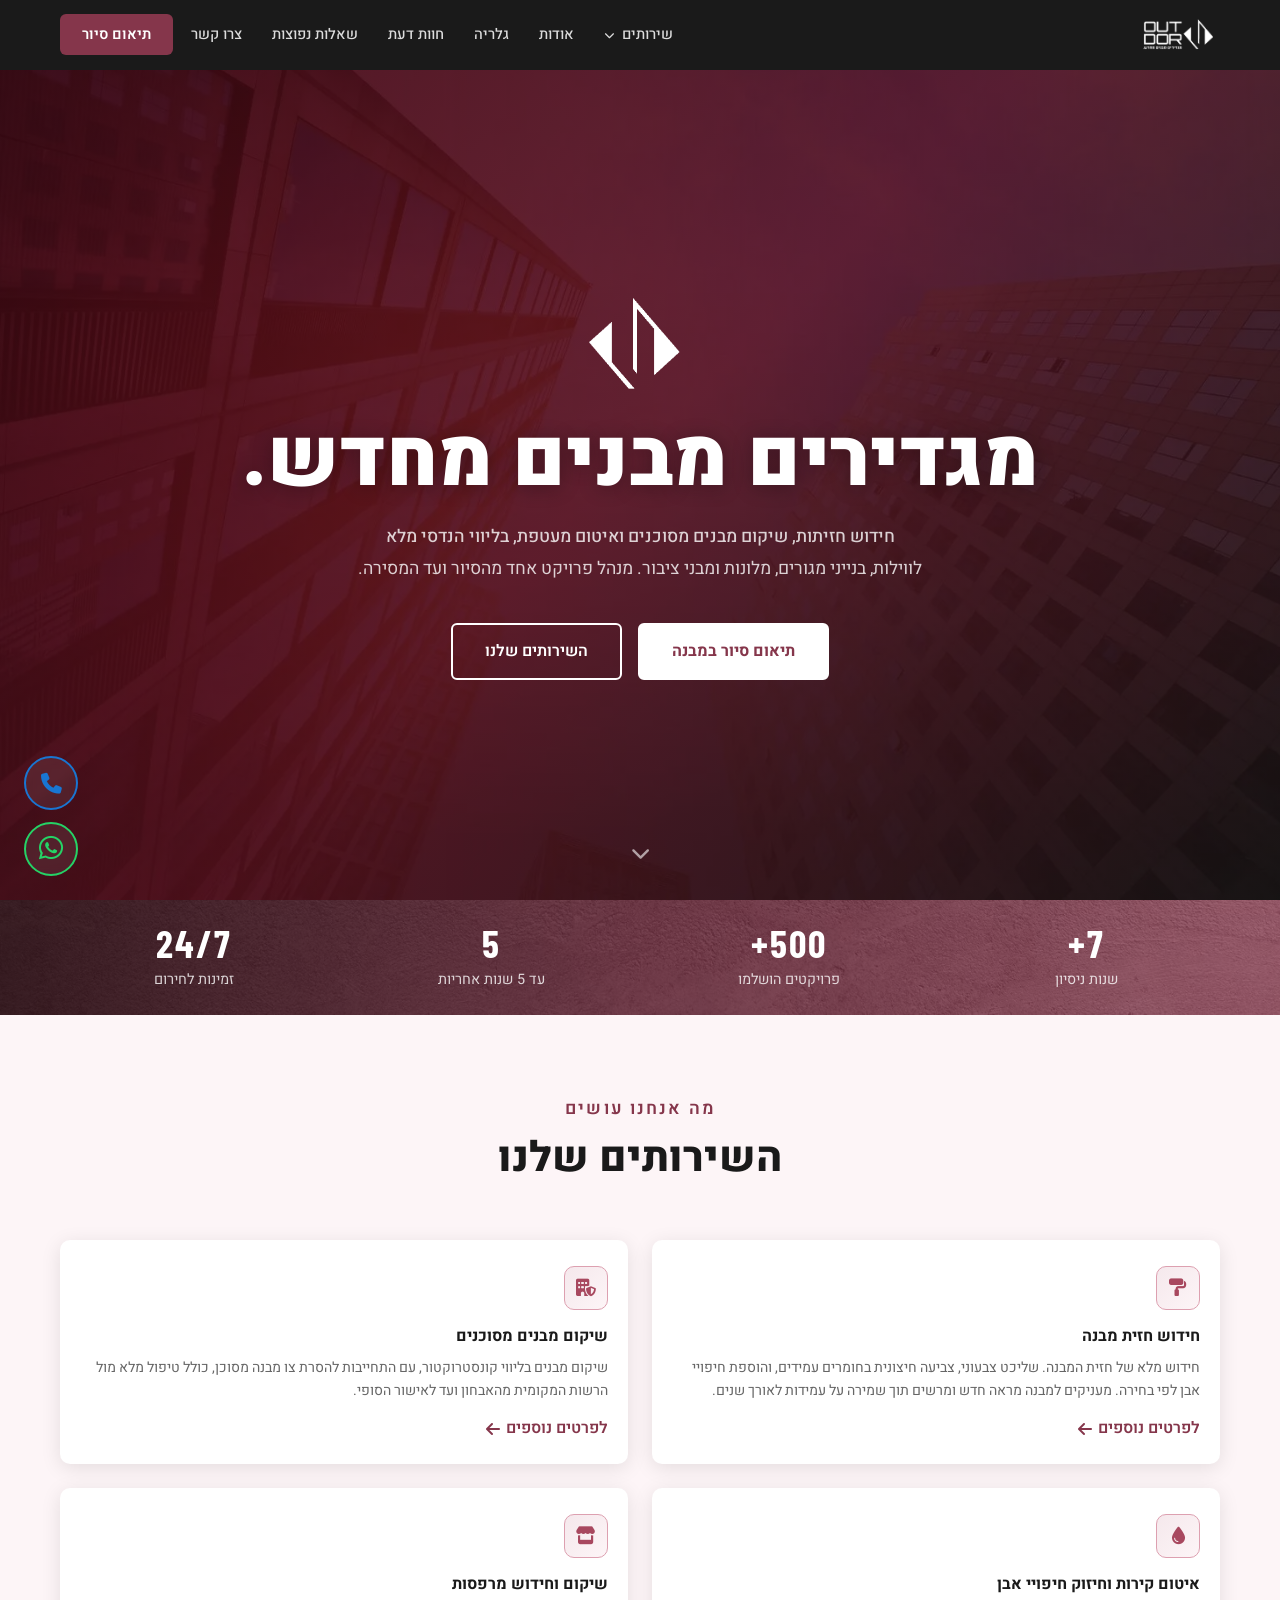
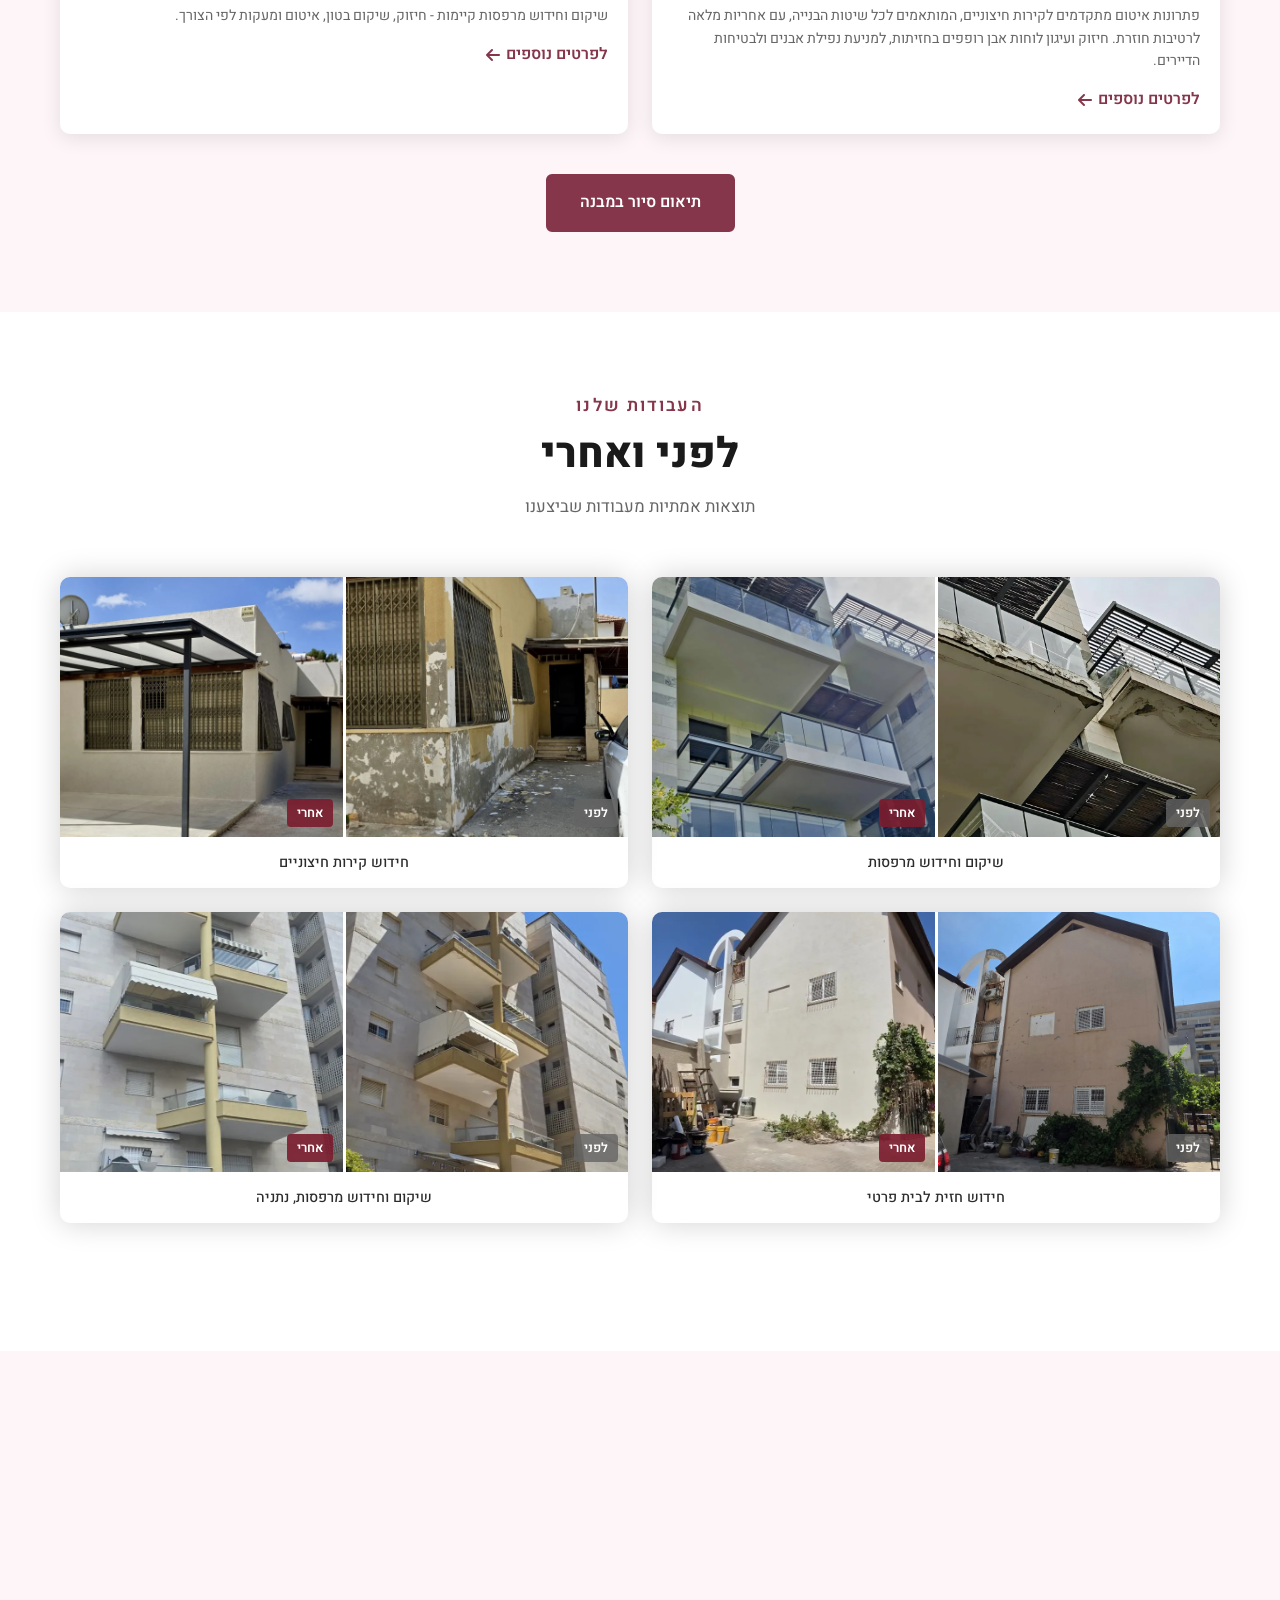
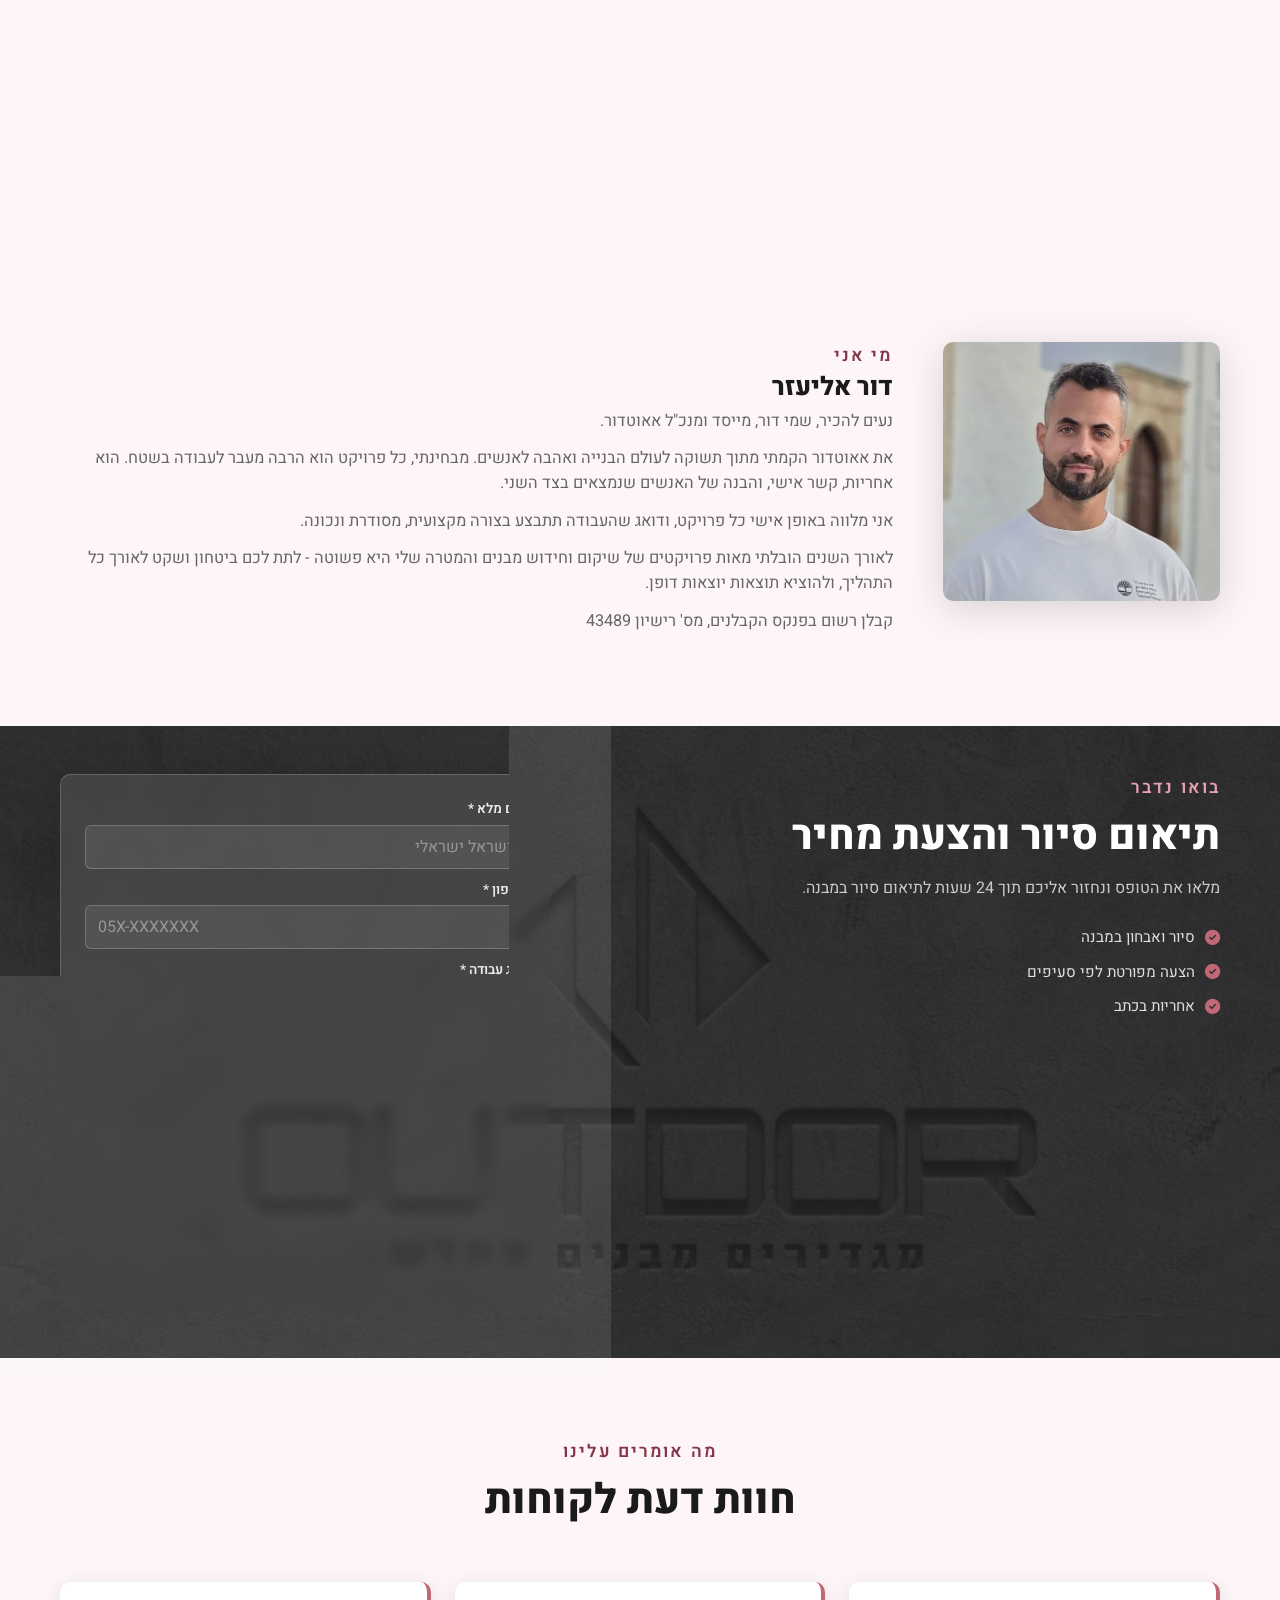
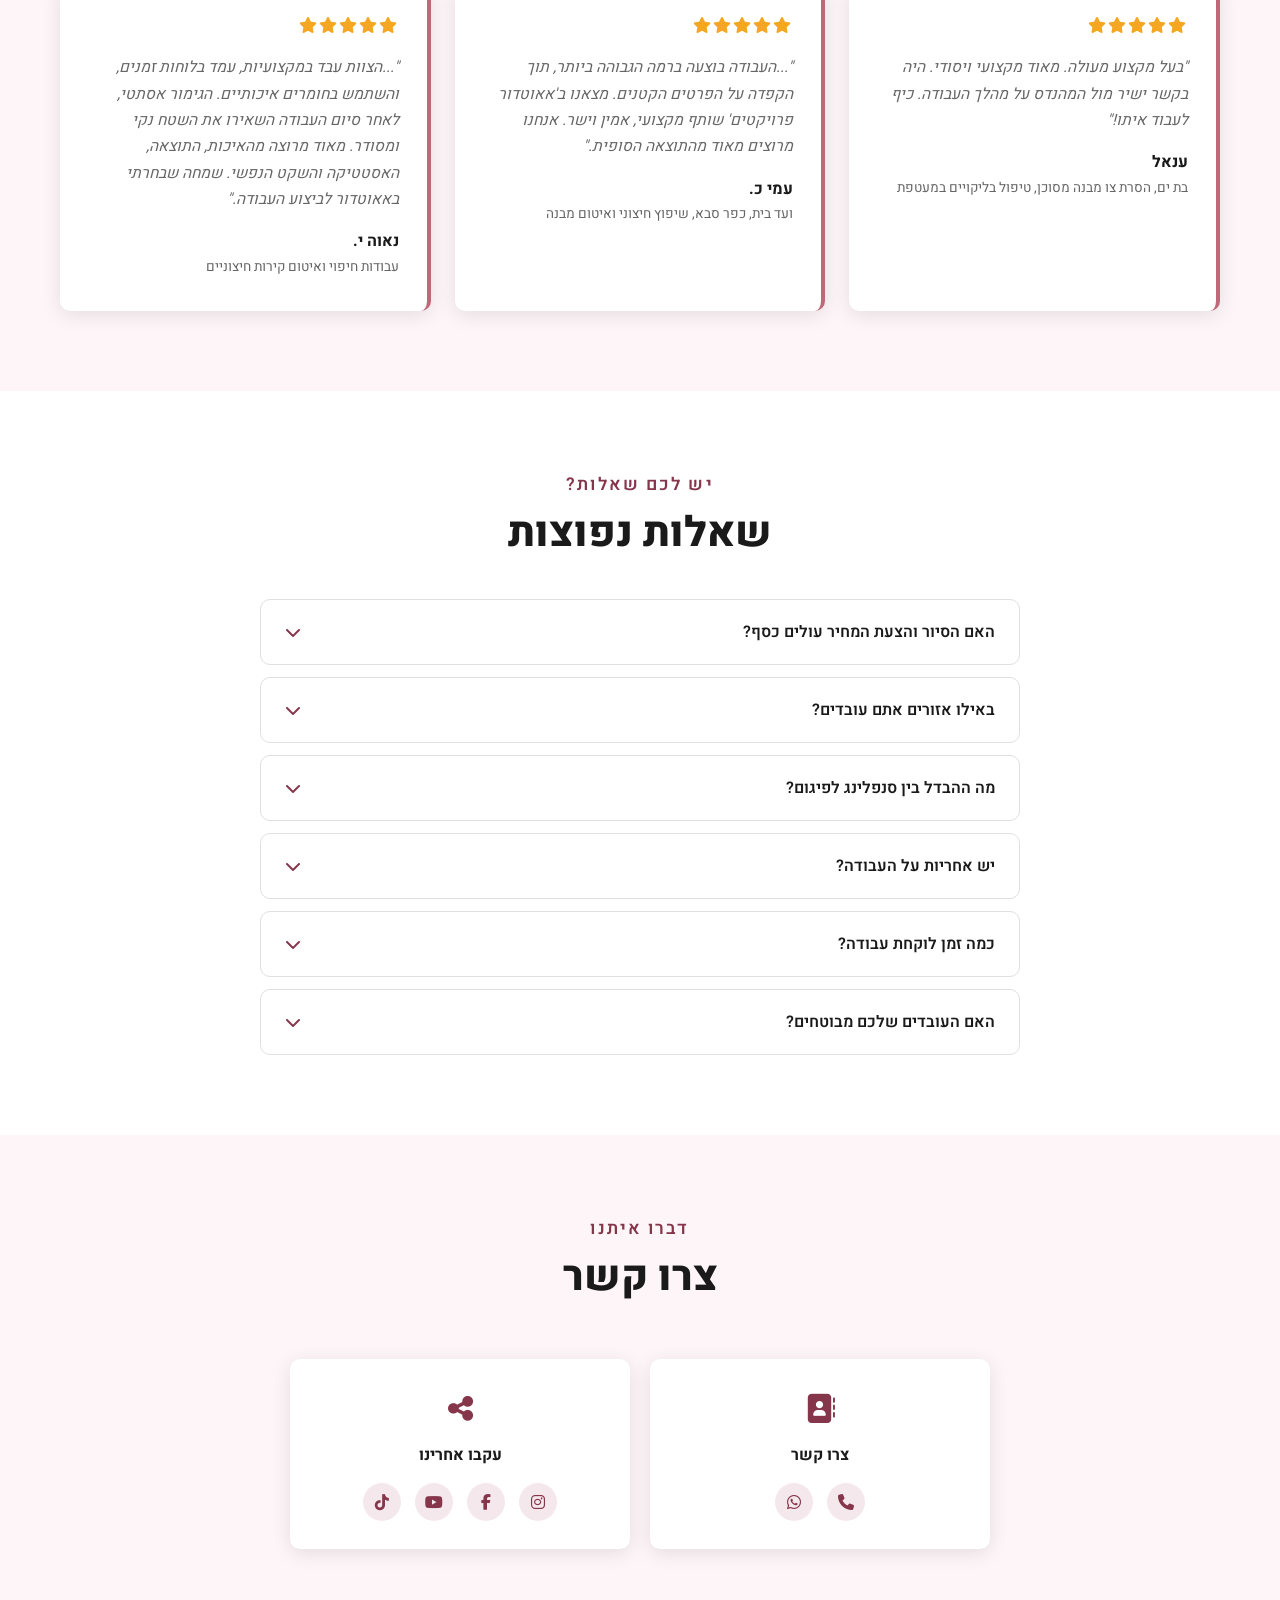
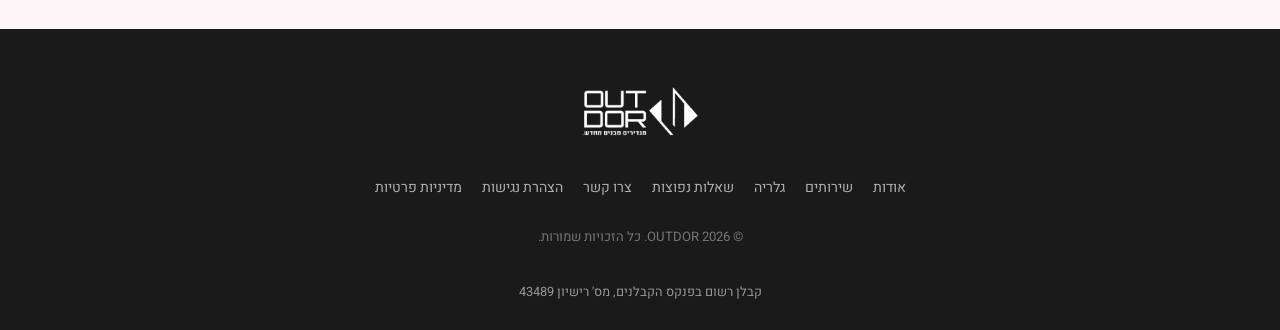
==== commit a7823796: "Homepage warranty stat: 5, labelled up to 5 years warranty Co-Authored-By: Claude Opus 5.5 <noreply@" ====
--- a/index.html
+++ b/index.html
@@ -210,8 +210,8 @@
         <span class="stats__label">פרויקטים הושלמו</span>
       </div>
       <div class="stats__item">
-        <span class="stats__number" data-static>עד 5</span>
-        <span class="stats__label">שנות אחריות בכתב</span>
+        <span class="stats__number">5</span>
+        <span class="stats__label">עד 5 שנות אחריות</span>
       </div>
       <div class="stats__item">
         <span class="stats__number">24/7</span>
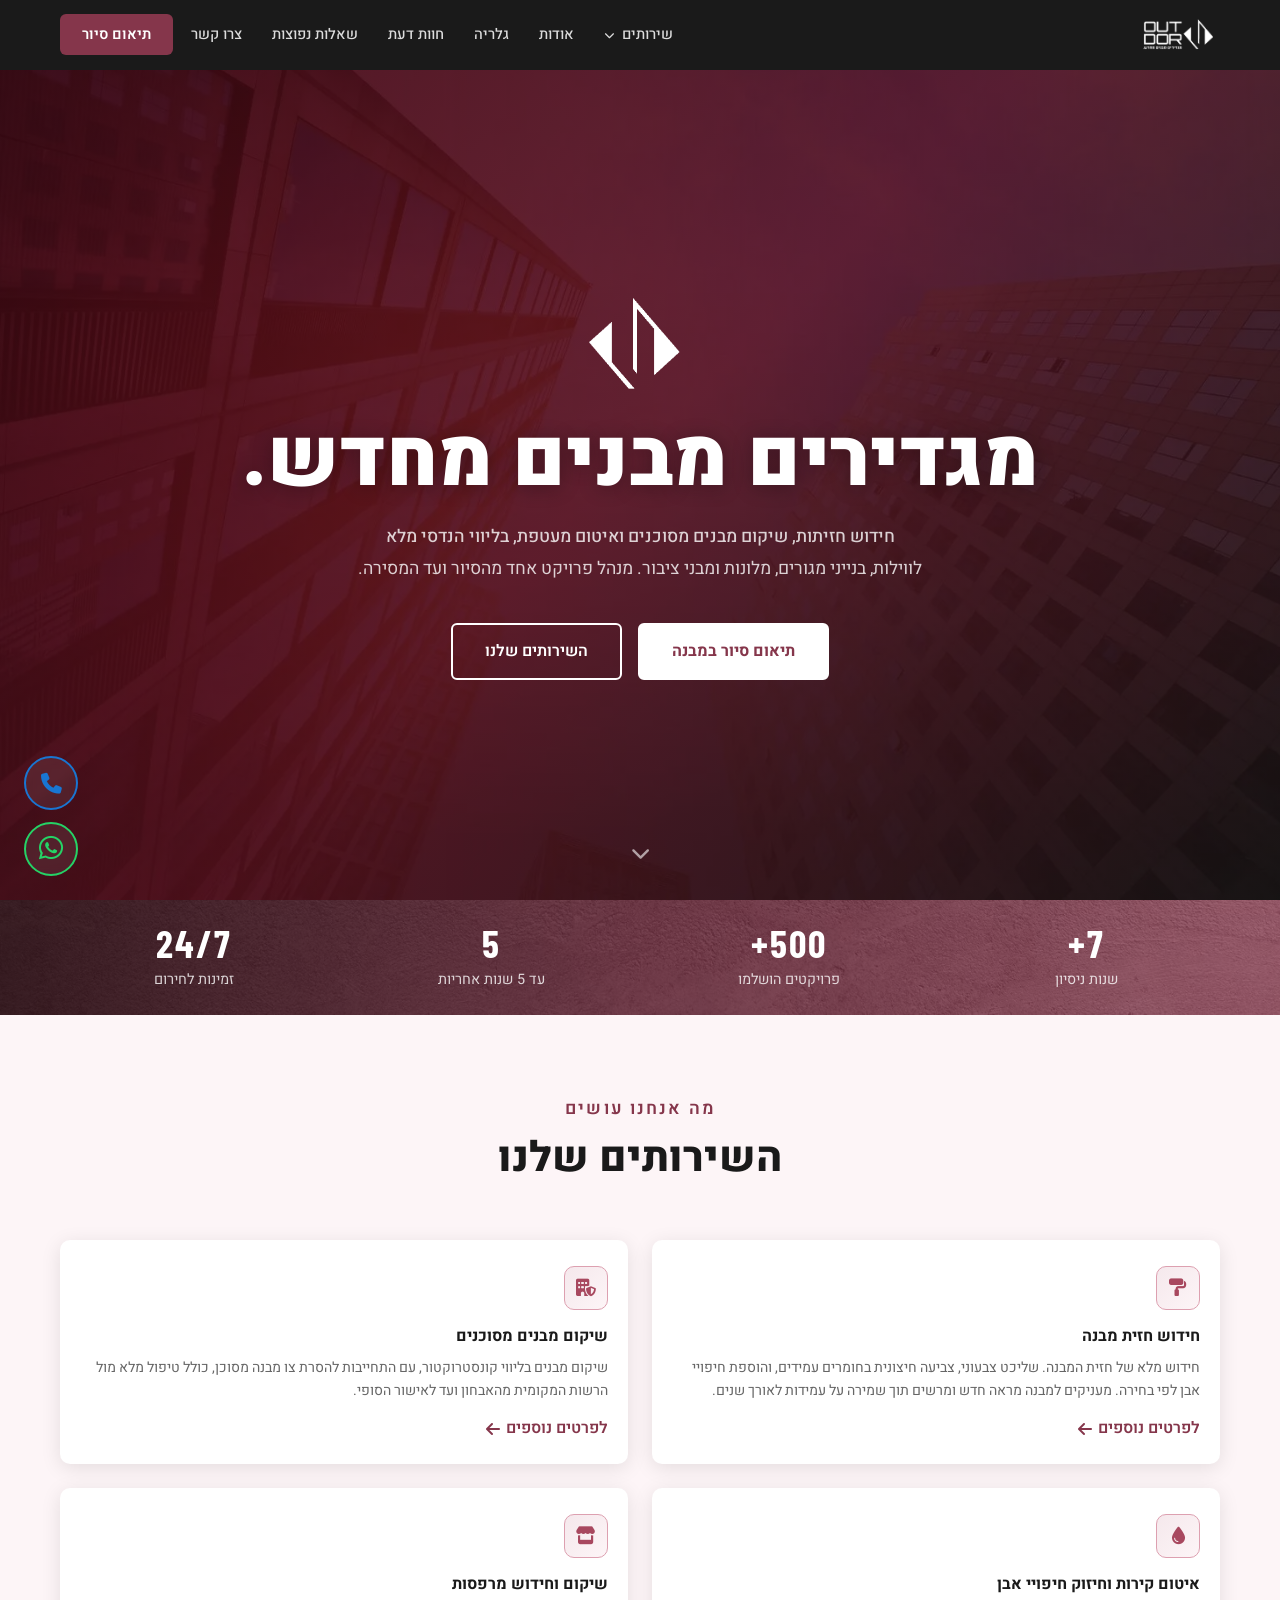
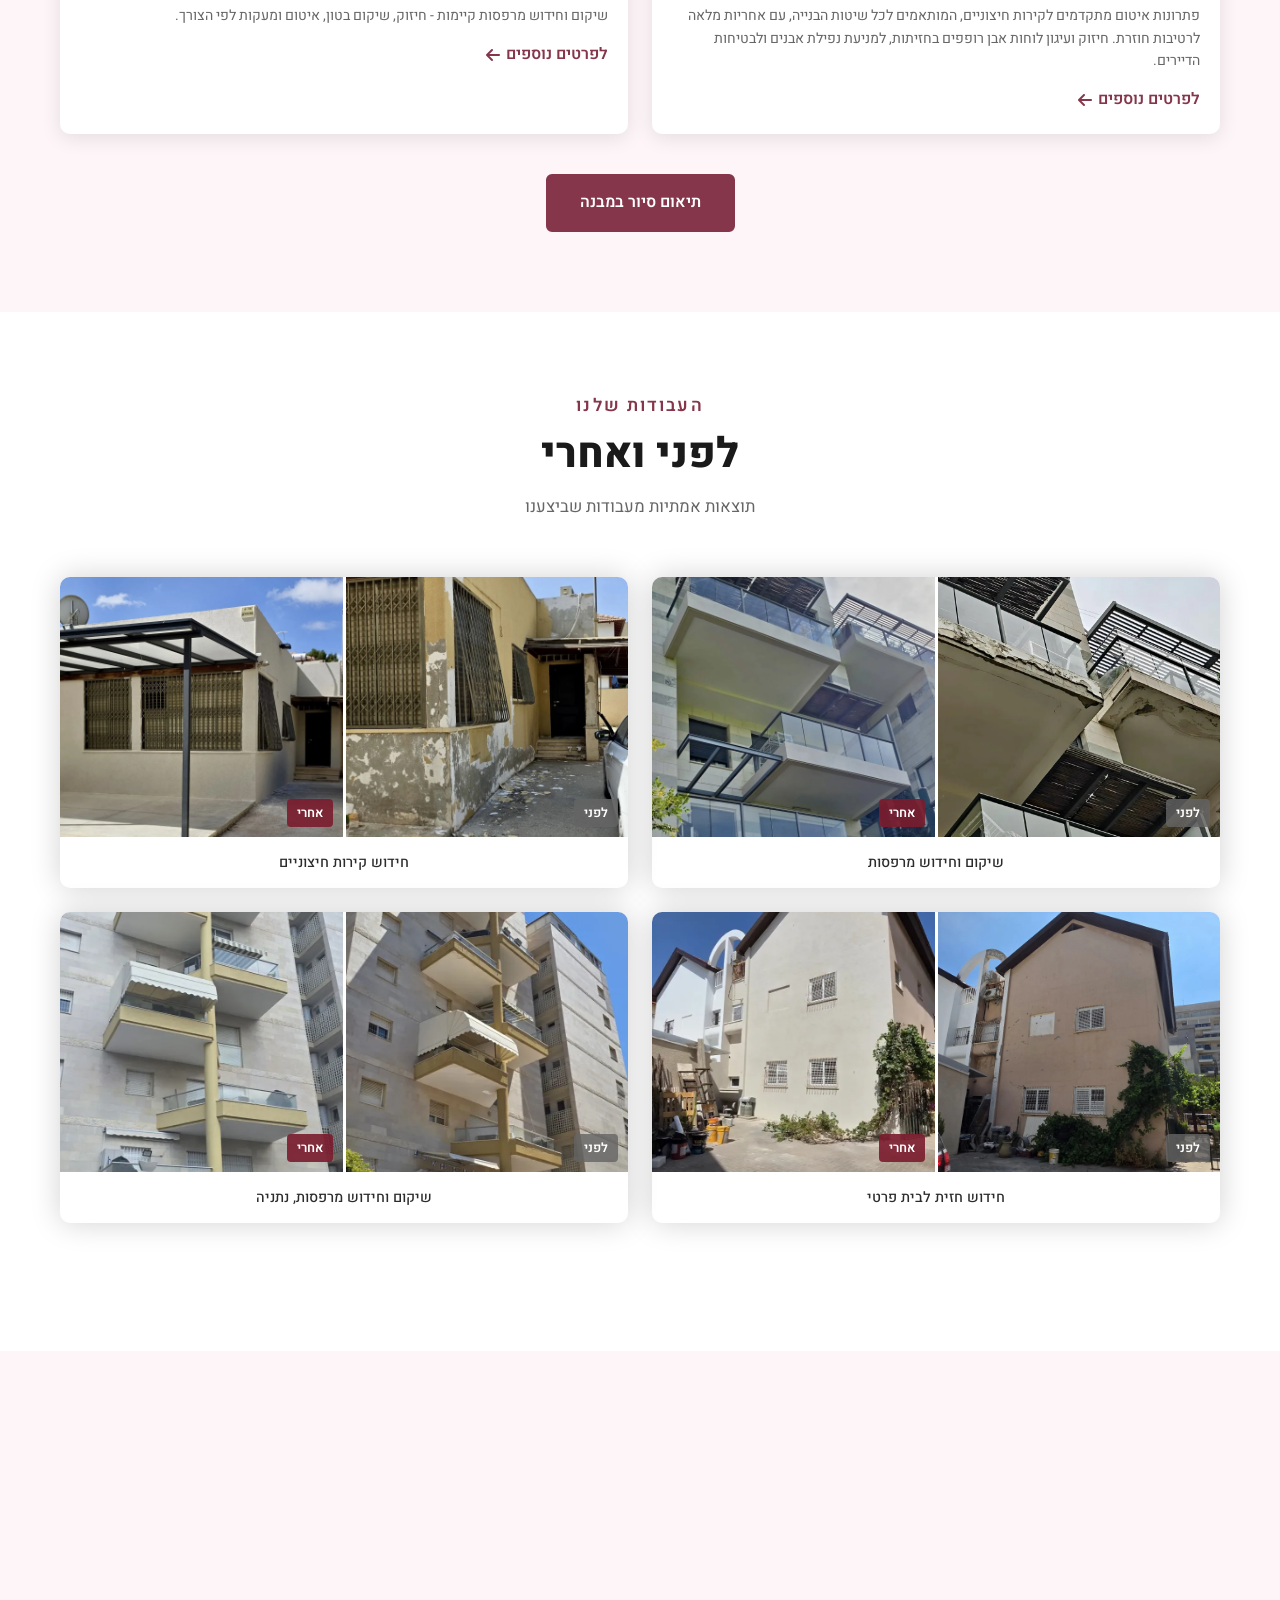
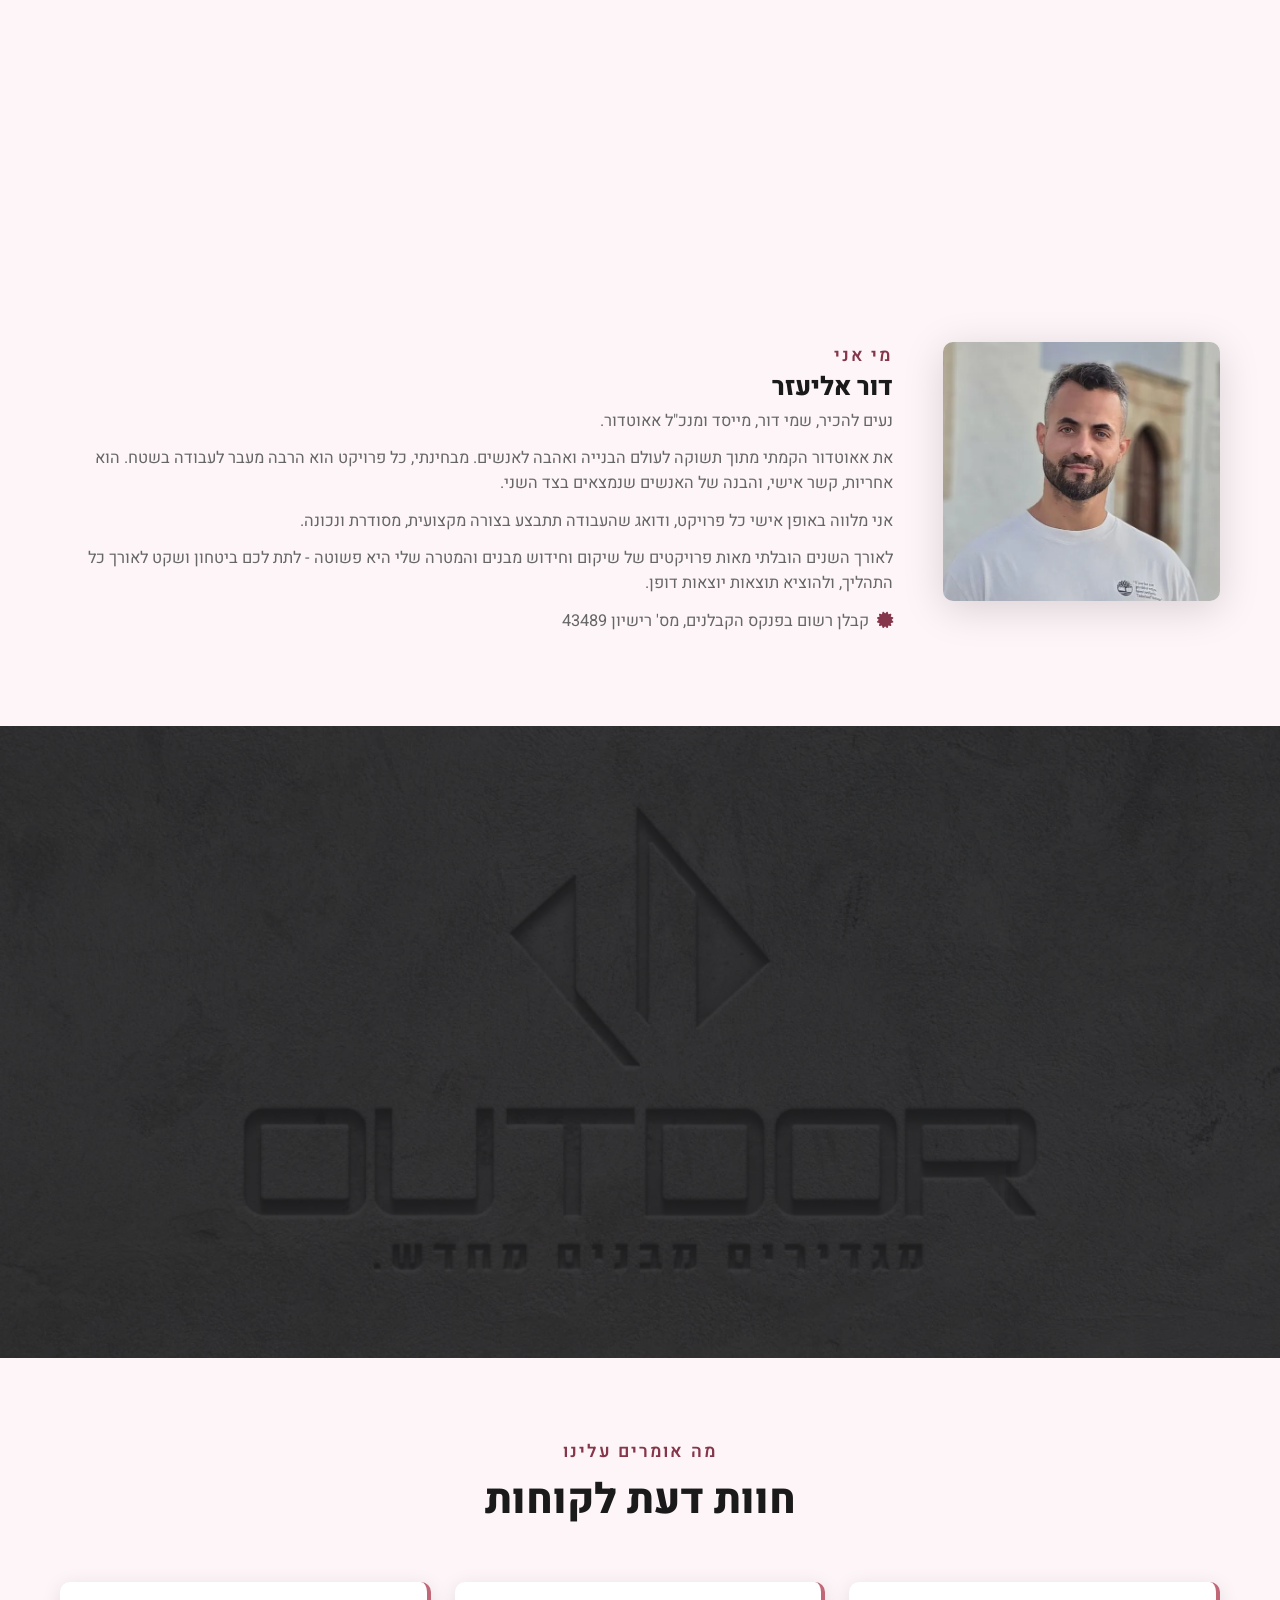
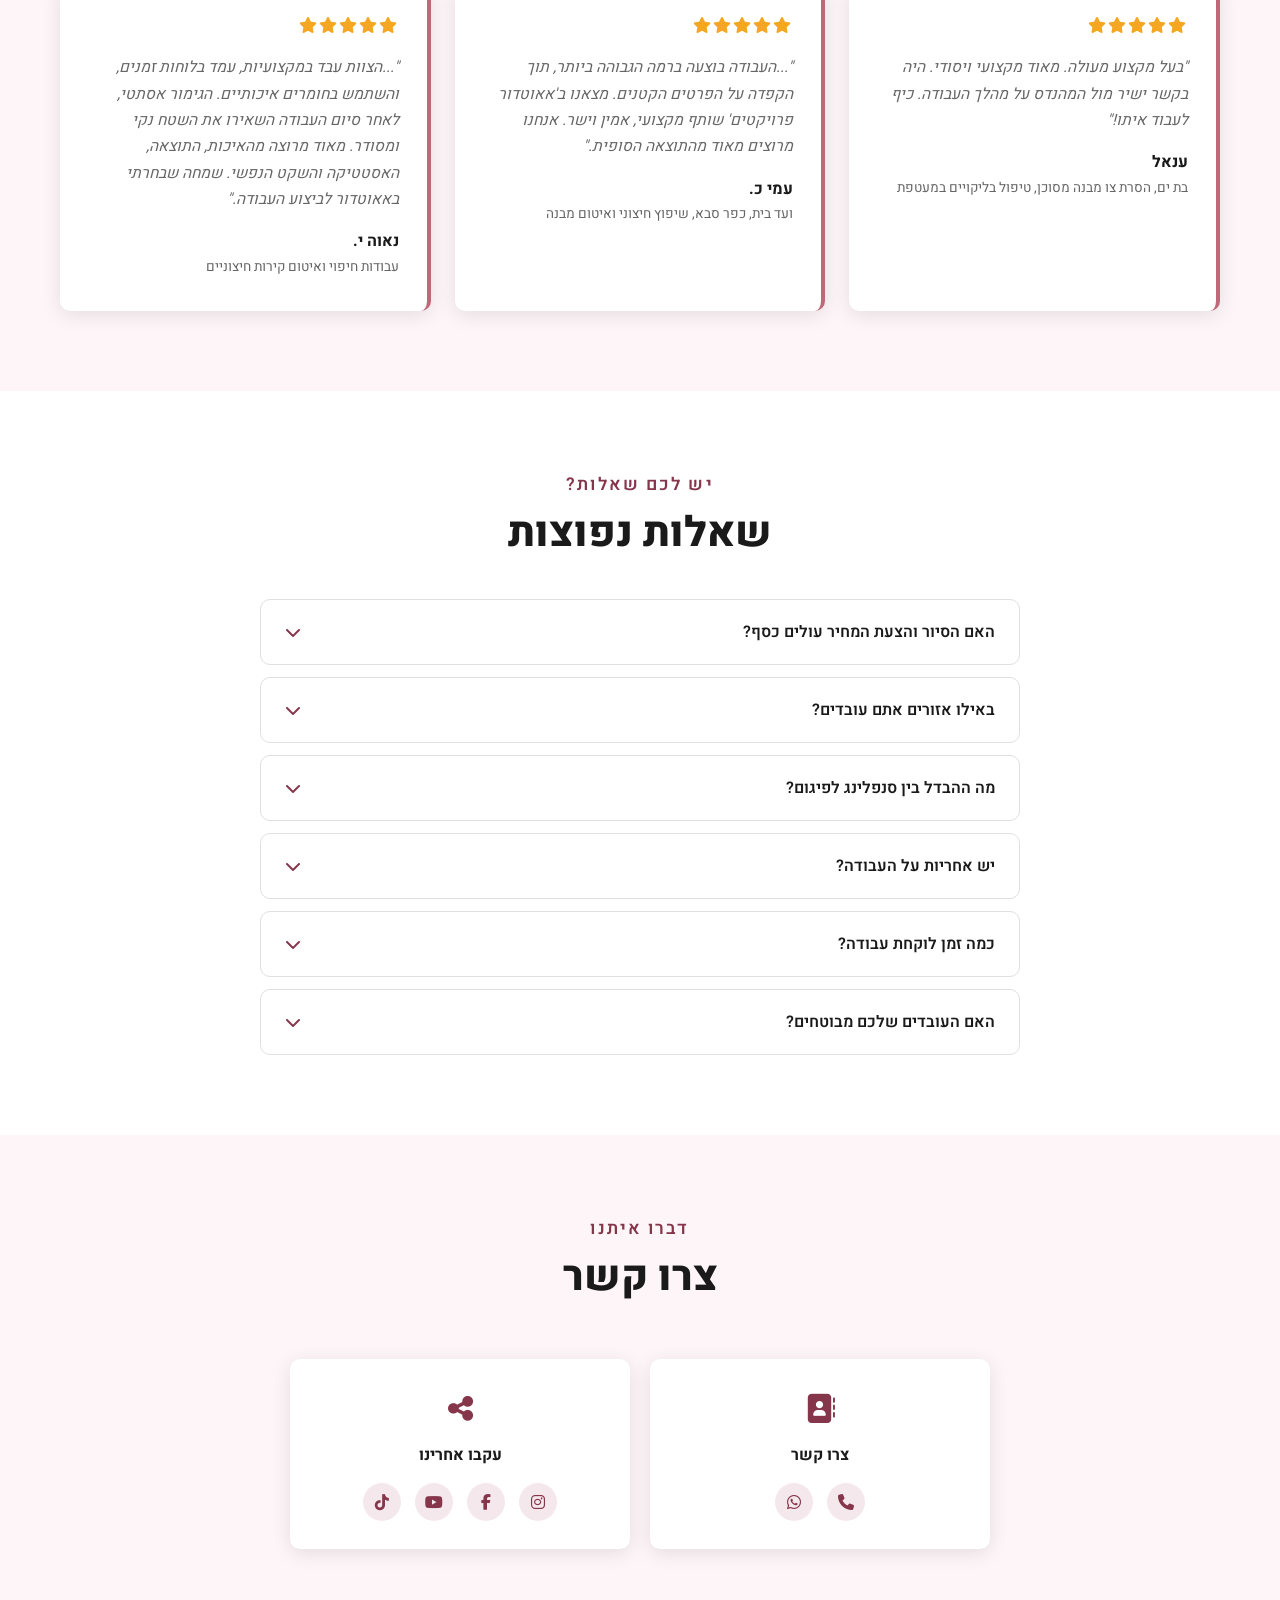
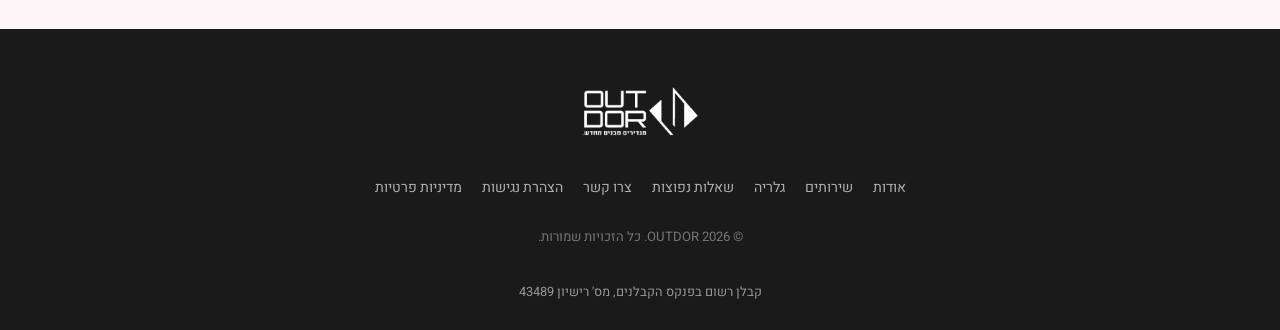
==== commit 527d3968: "About: restore badge icon on license line (not bold) Co-Authored-By: Claude Opus 5.5 <noreply@anthro" ====
--- a/index.html
+++ b/index.html
@@ -380,7 +380,7 @@
         <p class="about__desc">את אאוטדור הקמתי מתוך תשוקה לעולם הבנייה ואהבה לאנשים. מבחינתי, כל פרויקט הוא הרבה מעבר לעבודה בשטח. הוא אחריות, קשר אישי, והבנה של האנשים שנמצאים בצד השני.</p>
         <p class="about__desc">אני מלווה באופן אישי כל פרויקט, ודואג שהעבודה תתבצע בצורה מקצועית, מסודרת ונכונה.</p>
         <p class="about__desc">לאורך השנים הובלתי מאות פרויקטים של שיקום וחידוש מבנים והמטרה שלי היא פשוטה - לתת לכם ביטחון ושקט לאורך כל התהליך, ולהוציא תוצאות יוצאות דופן.</p>
-        <p class="about__desc">קבלן רשום בפנקס הקבלנים, מס' רישיון 43489</p>
+        <p class="about__desc about__license"><i class="fa-solid fa-certificate" aria-hidden="true"></i> קבלן רשום בפנקס הקבלנים, מס' רישיון 43489</p>
       </div>
     </div>
   </section>
--- a/style.css
+++ b/style.css
@@ -1223,6 +1223,7 @@
   margin: 0 auto 40px;
   line-height: 1.5;
 }
+.about__license i { color: var(--clr-primary, #8b1e2d); margin-inline-end: 4px; }
 .footer__license { font-size: 0.8rem; color: rgba(255,255,255,0.55); margin-top: 6px; }
 
 /* =====================================================
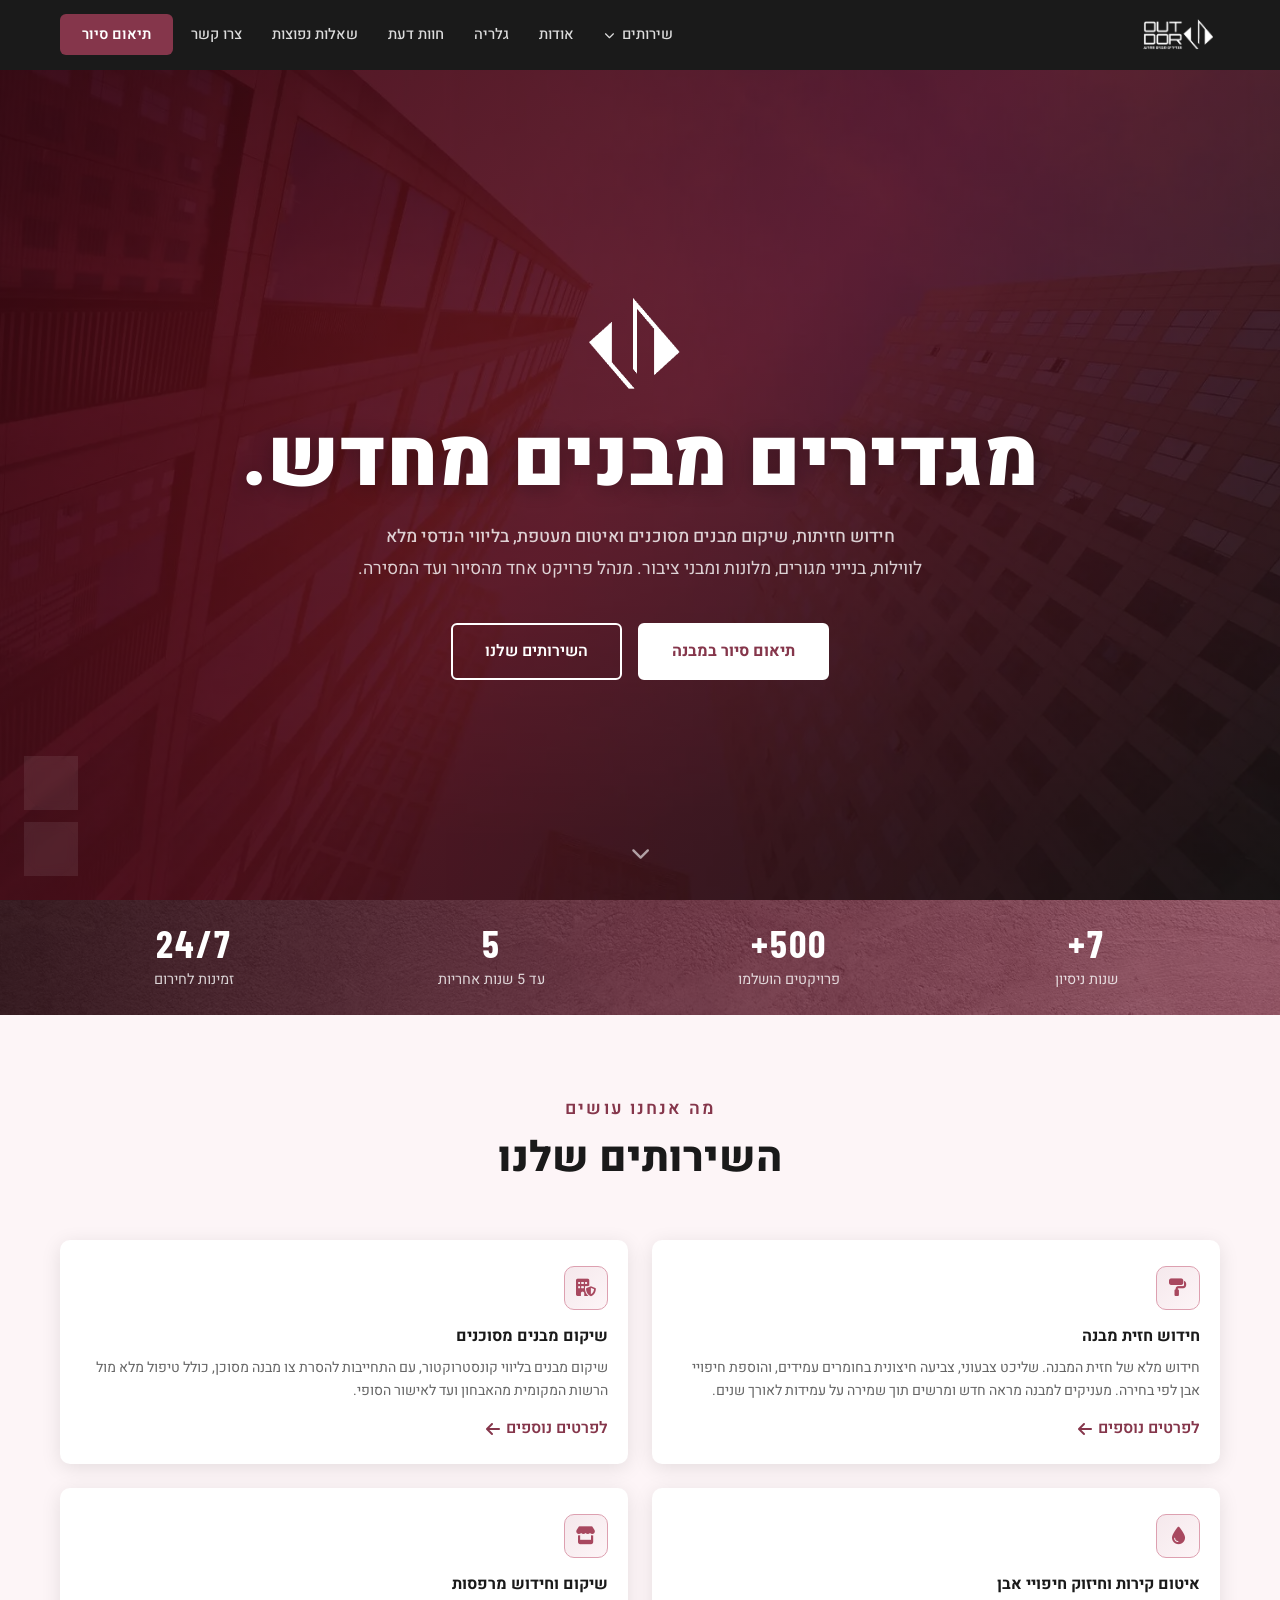
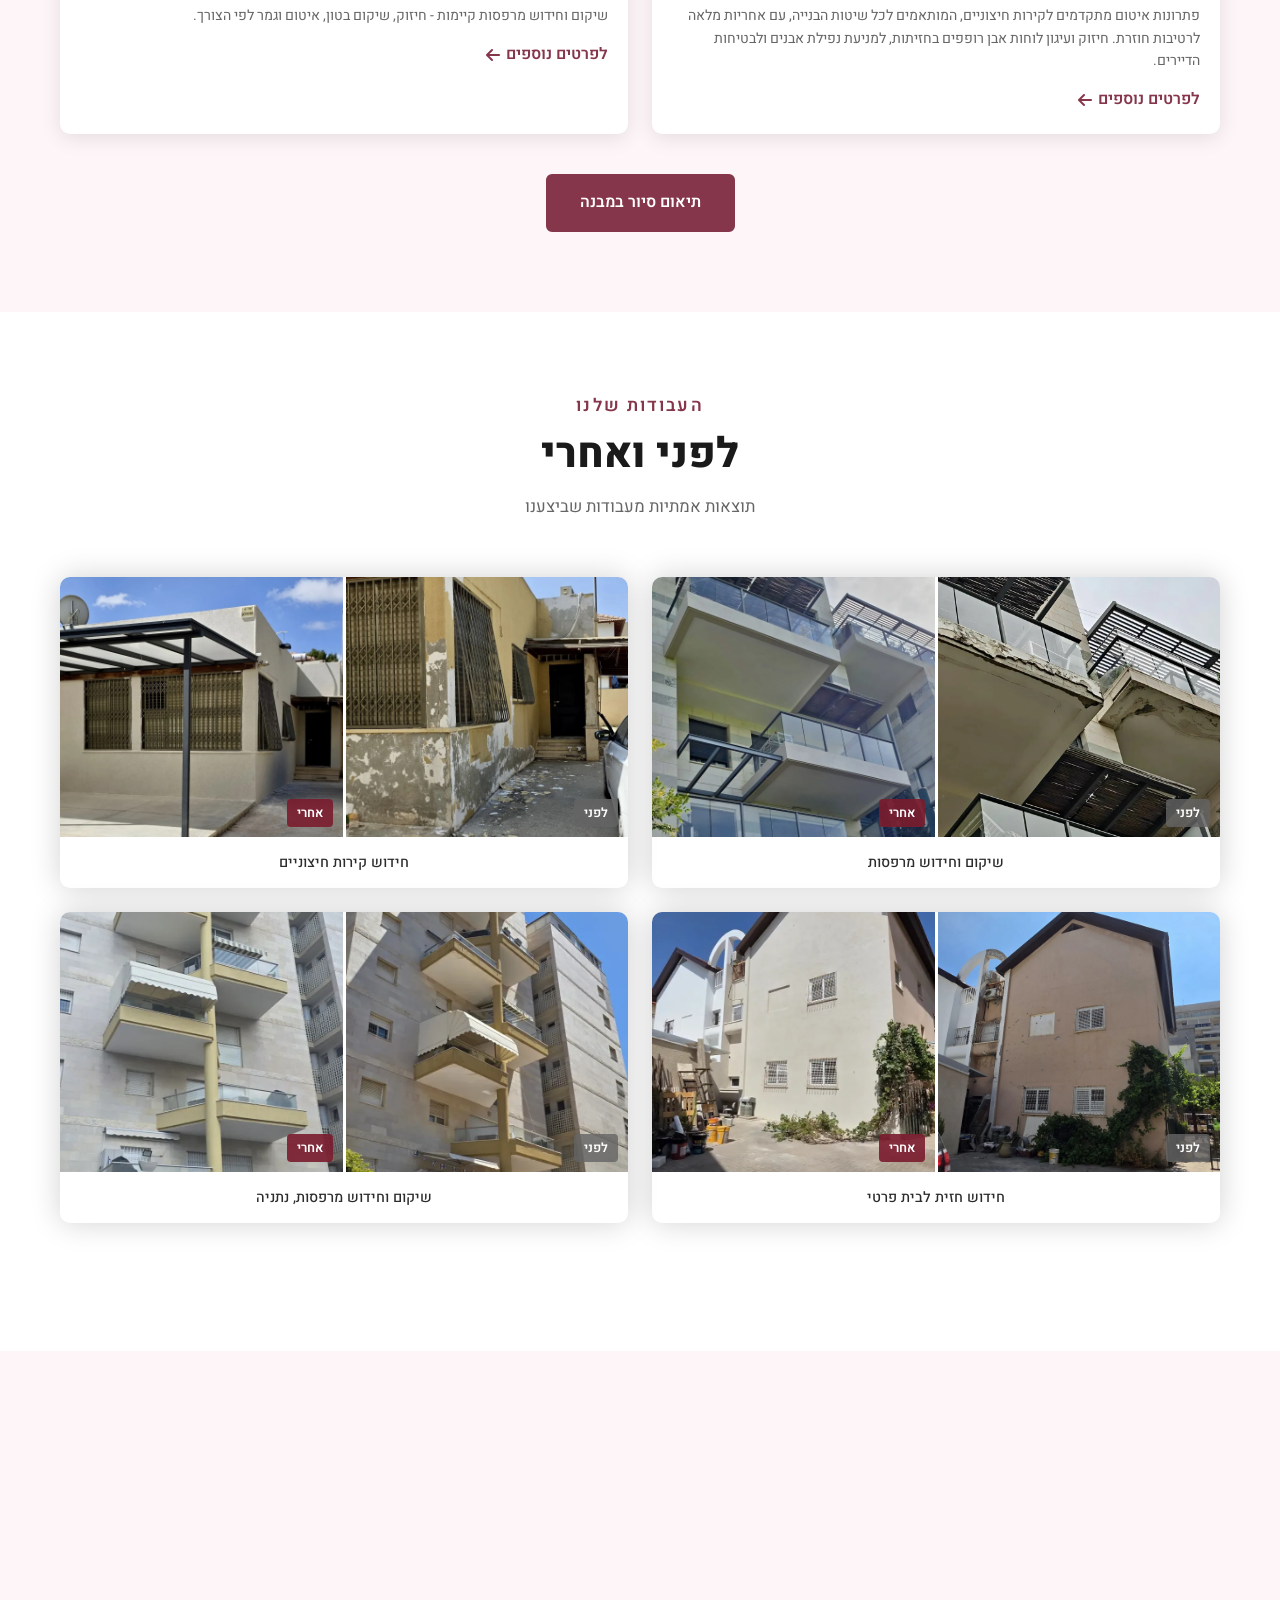
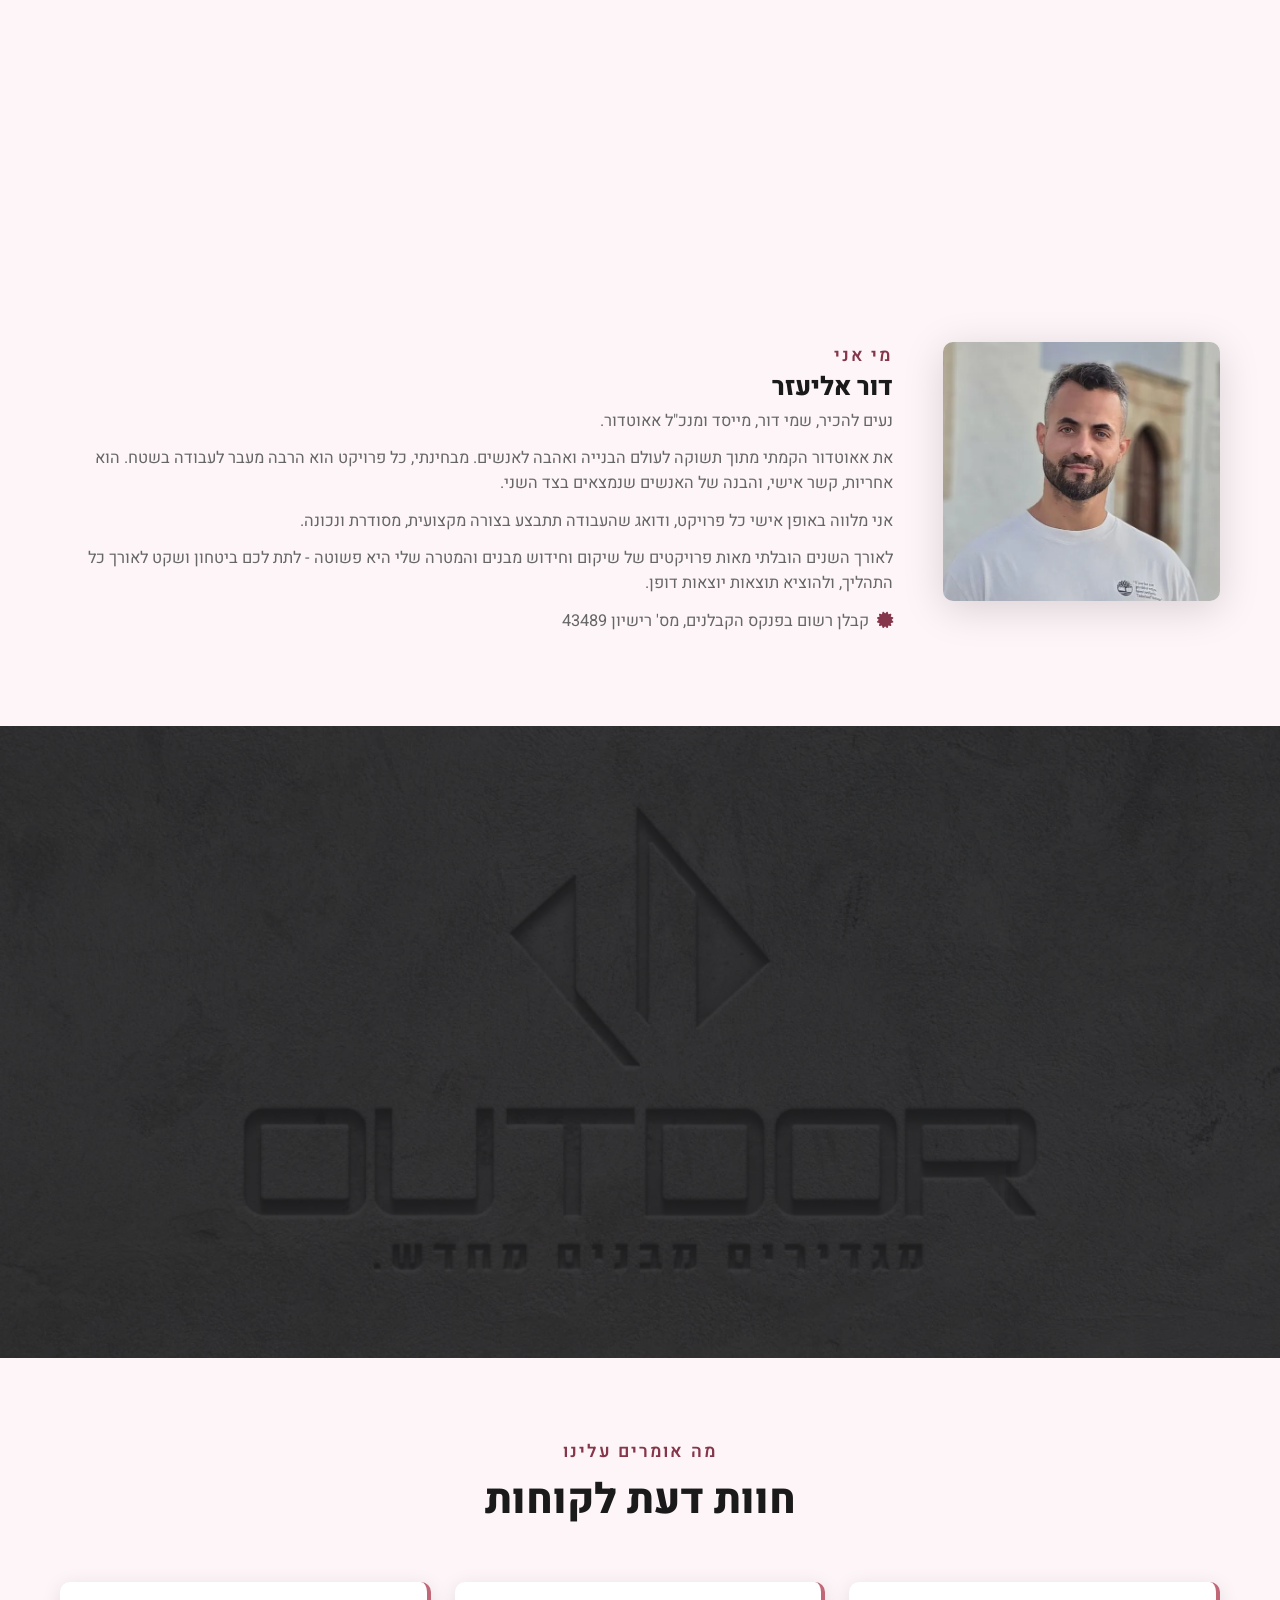
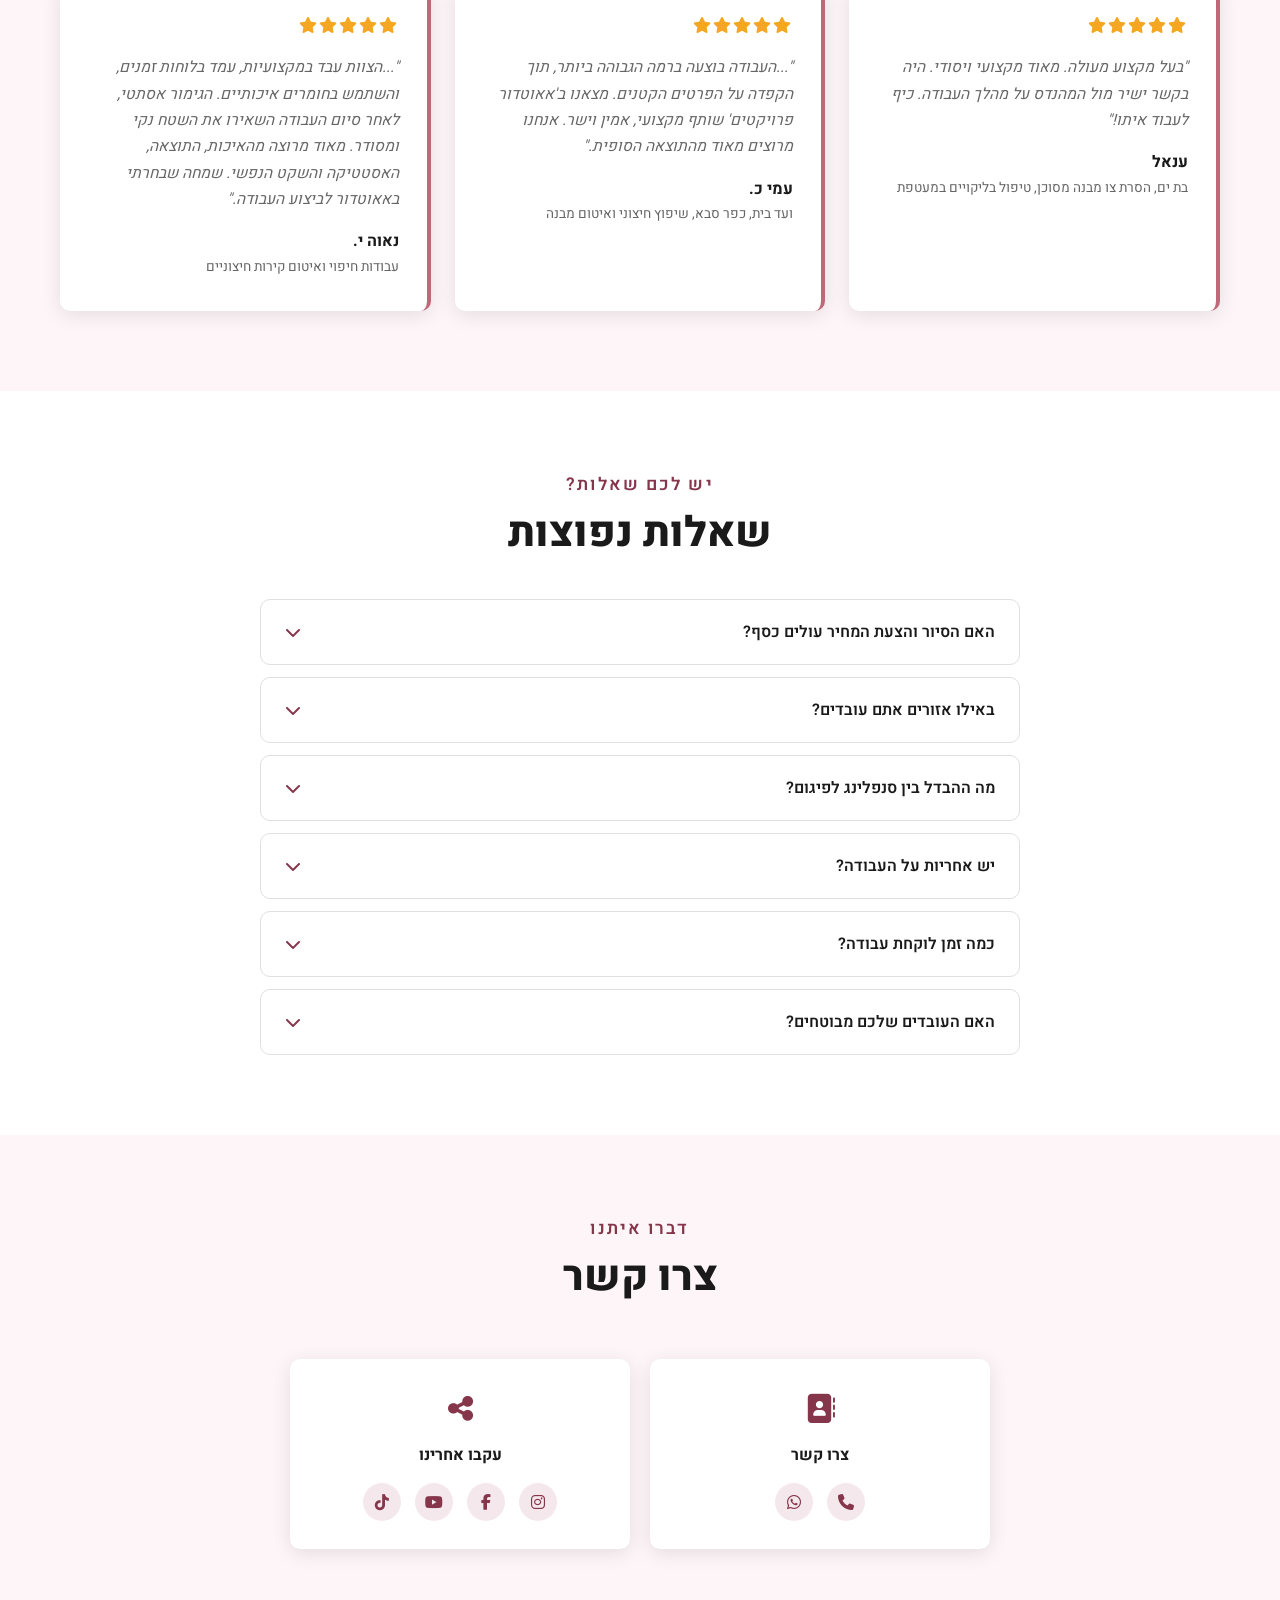
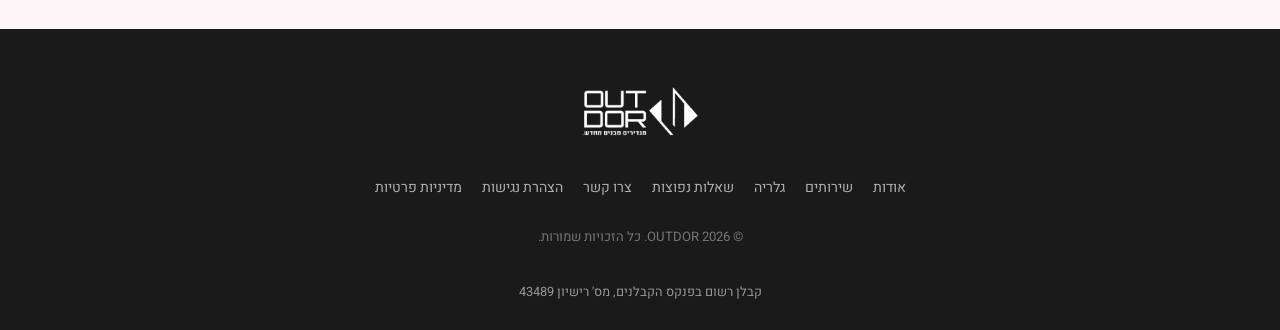
==== commit b8ef811e: "Remove railings everywhere (not an OUTDOR service); balcony edges card instead Co-Authored-By: Claud" ====
--- a/index.html
+++ b/index.html
@@ -269,7 +269,7 @@
             <i class="fa-solid fa-store"></i>
           </div>
           <h3 class="service-card__title">שיקום וחידוש מרפסות</h3>
-          <p class="service-card__desc">שיקום וחידוש מרפסות קיימות - חיזוק, שיקום בטון, איטום ומעקות לפי הצורך.</p>
+          <p class="service-card__desc">שיקום וחידוש מרפסות קיימות - חיזוק, שיקום בטון, איטום וגמר לפי הצורך.</p>
           <a href="balcony-renovation.html" class="service-card__link">לפרטים נוספים <i class="fa-solid fa-arrow-left" aria-hidden="true"></i></a>
         </article>
 
--- a/style.css
+++ b/style.css
@@ -662,6 +662,39 @@
 .lightbox__nav:hover { background: rgba(255,255,255,0.28); }
 .lightbox__nav--prev { right: 20px; }
 .lightbox__nav--next { left: 20px; }
+.lightbox { overflow: hidden; }
+.lightbox__img { transition: transform 0.15s ease-out; touch-action: none; user-select: none; cursor: zoom-in; }
+.lightbox.is-zoomed .lightbox__img { cursor: grab; transition: none; }
+.lightbox.is-zoomed .lightbox__img:active { cursor: grabbing; }
+.lightbox__close, .lightbox__nav, .lightbox__zoom { z-index: 2; }
+.lightbox__zoom {
+  position: absolute;
+  bottom: 20px;
+  left: 50%;
+  transform: translateX(-50%);
+  display: flex;
+  align-items: center;
+  gap: 6px;
+  padding: 6px;
+  border-radius: 999px;
+  background: rgba(0,0,0,0.55);
+  direction: ltr;
+}
+.lightbox__zoom-btn {
+  color: white;
+  font-size: 1.1rem;
+  width: 44px;
+  height: 44px;
+  display: flex;
+  align-items: center;
+  justify-content: center;
+  border-radius: 50%;
+  background: rgba(255,255,255,0.12);
+  transition: background var(--transition);
+}
+.lightbox__zoom-btn:hover:not(:disabled) { background: rgba(255,255,255,0.28); }
+.lightbox__zoom-btn:disabled { opacity: 0.35; cursor: default; }
+.lightbox__zoom-level { color: white; font-size: 0.9rem; min-width: 48px; text-align: center; font-variant-numeric: tabular-nums; }
 .ba-label {
   position: absolute;
   bottom: 10px;
@@ -1176,8 +1209,12 @@
 .hero--waterproofing { background-image: url('assets/gallery/corner-bricks-after.webp'); }
 .hero--balcony { background-image: url('assets/gallery/yosef-balcony-drone-v2.webp'); }
 
-.lp-intro { max-width: 820px; margin: 0 auto; text-align: center; }
-.lp-intro p { font-size: 1.1rem; line-height: 1.8; color: var(--clr-text); margin-bottom: 14px; }
+.section-header:has(+ .lp-intro) { margin-bottom: 6px; }
+.section-header:has(+ .lp-intro) .section-title { margin-bottom: 0; }
+.lp-intro { max-width: 760px; margin: 0 auto 36px; text-align: center; }
+.lp-intro p { font-size: 1.1rem; line-height: 1.7; color: var(--clr-text); margin-bottom: 6px; text-wrap: pretty; }
+.lp-intro p:last-child { margin-bottom: 0; }
+.lp-intro p:has(> .lp-link) { margin-top: 14px; }
 
 .lp-audience { display: grid; gap: 20px; margin-top: 10px; }
 @media (min-width: 640px) { .lp-audience { grid-template-columns: repeat(3, 1fr); } }
